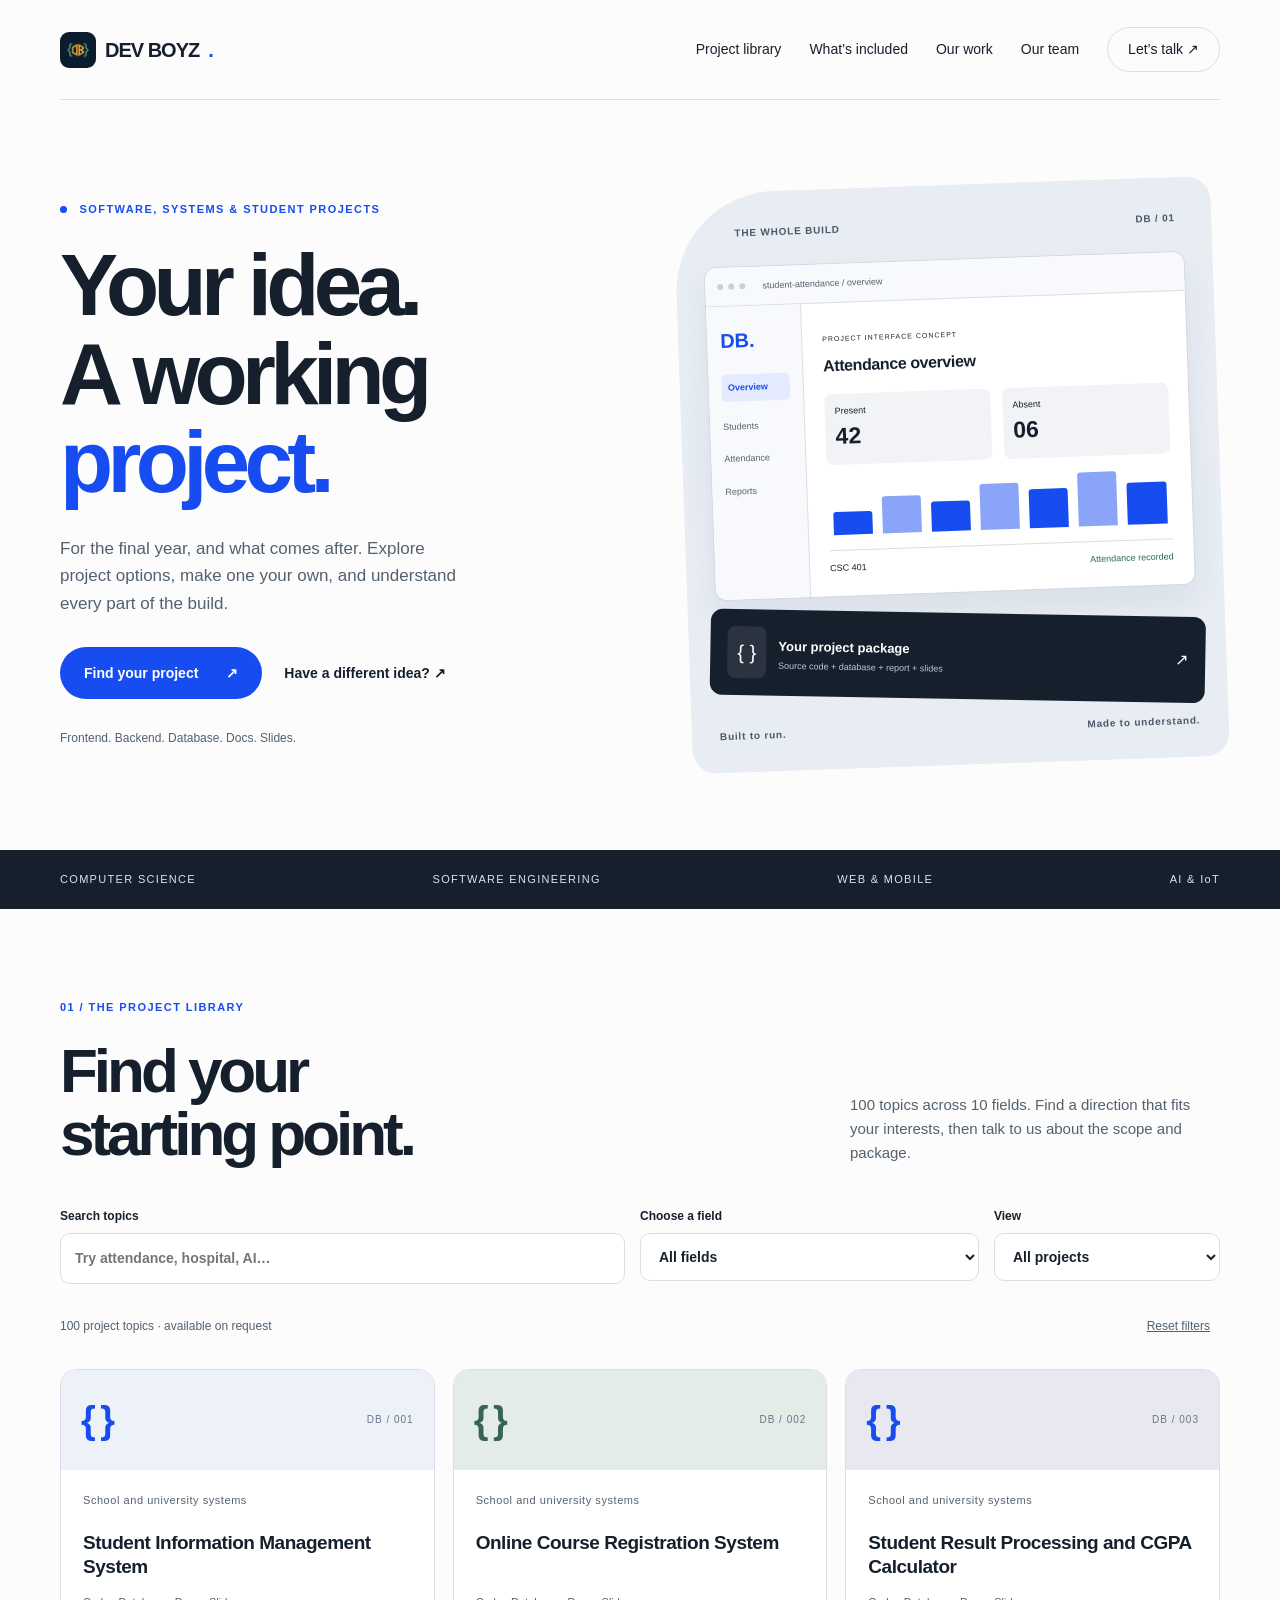
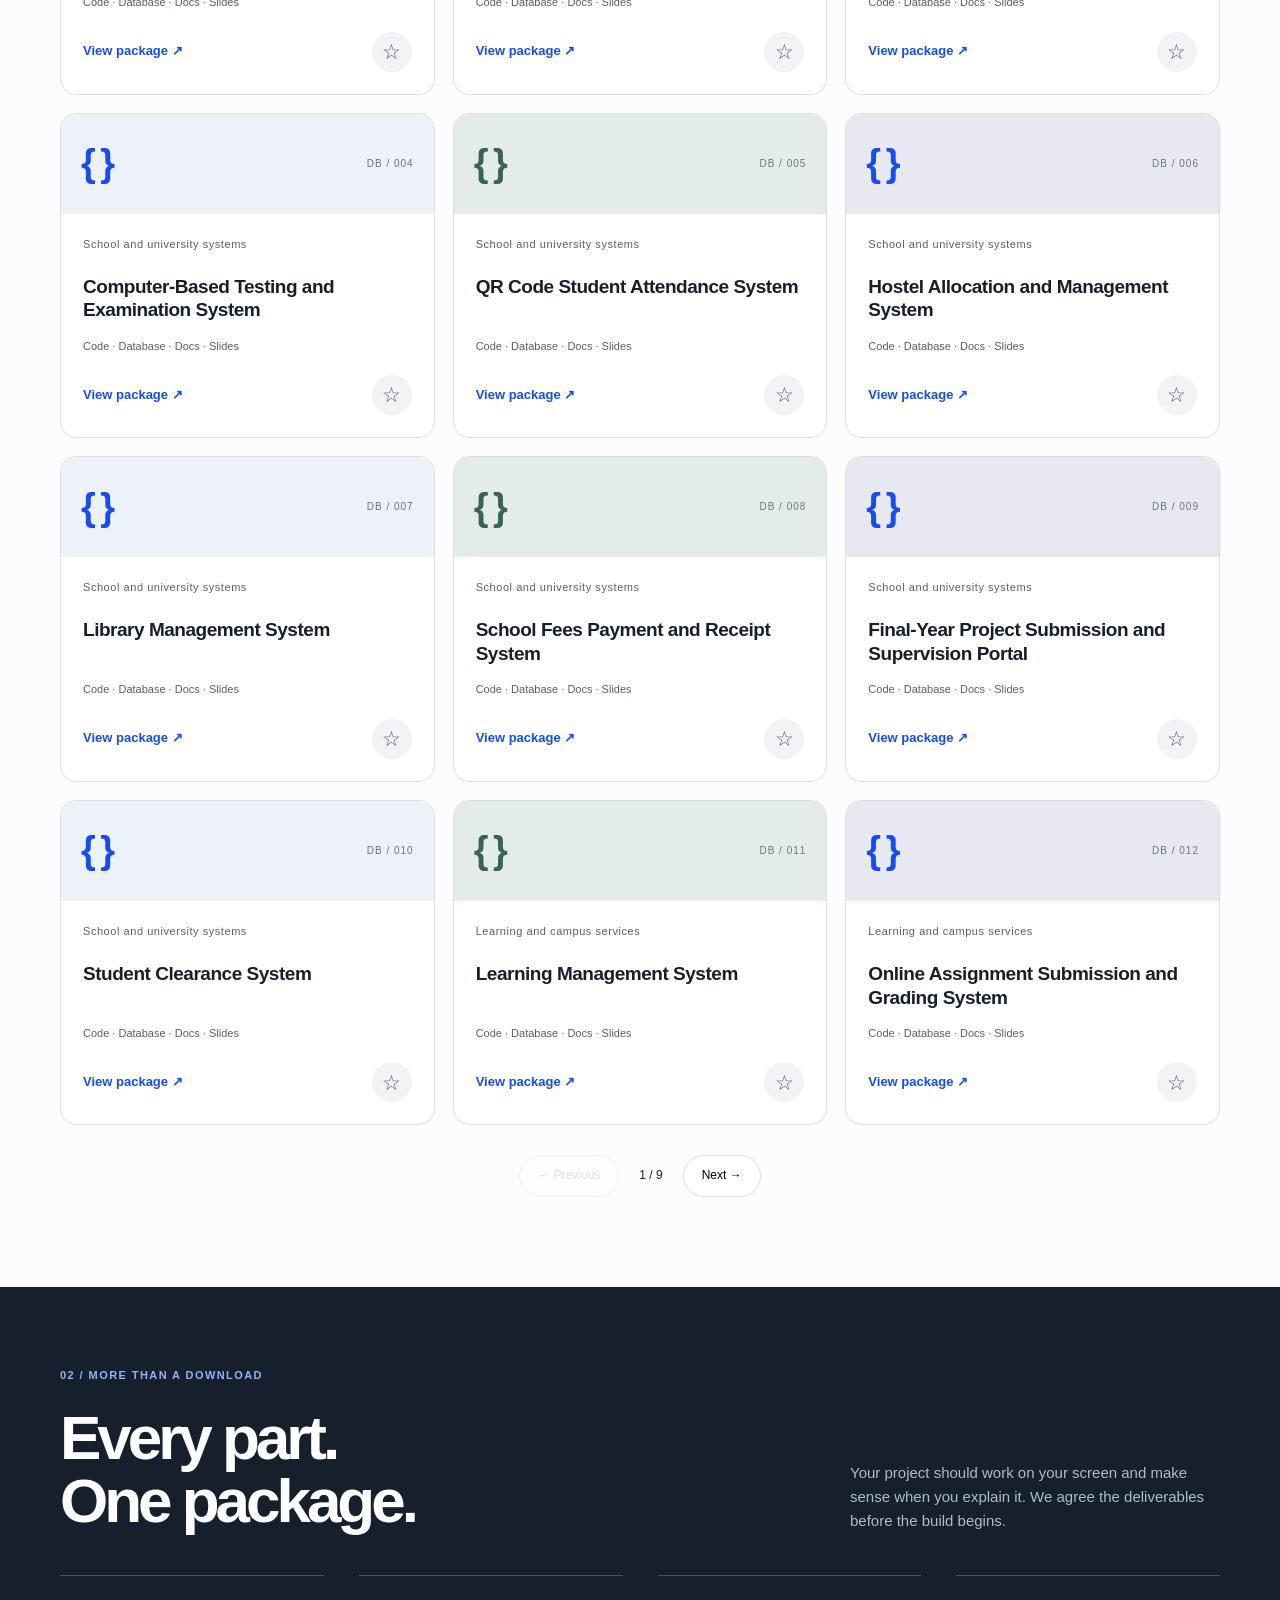
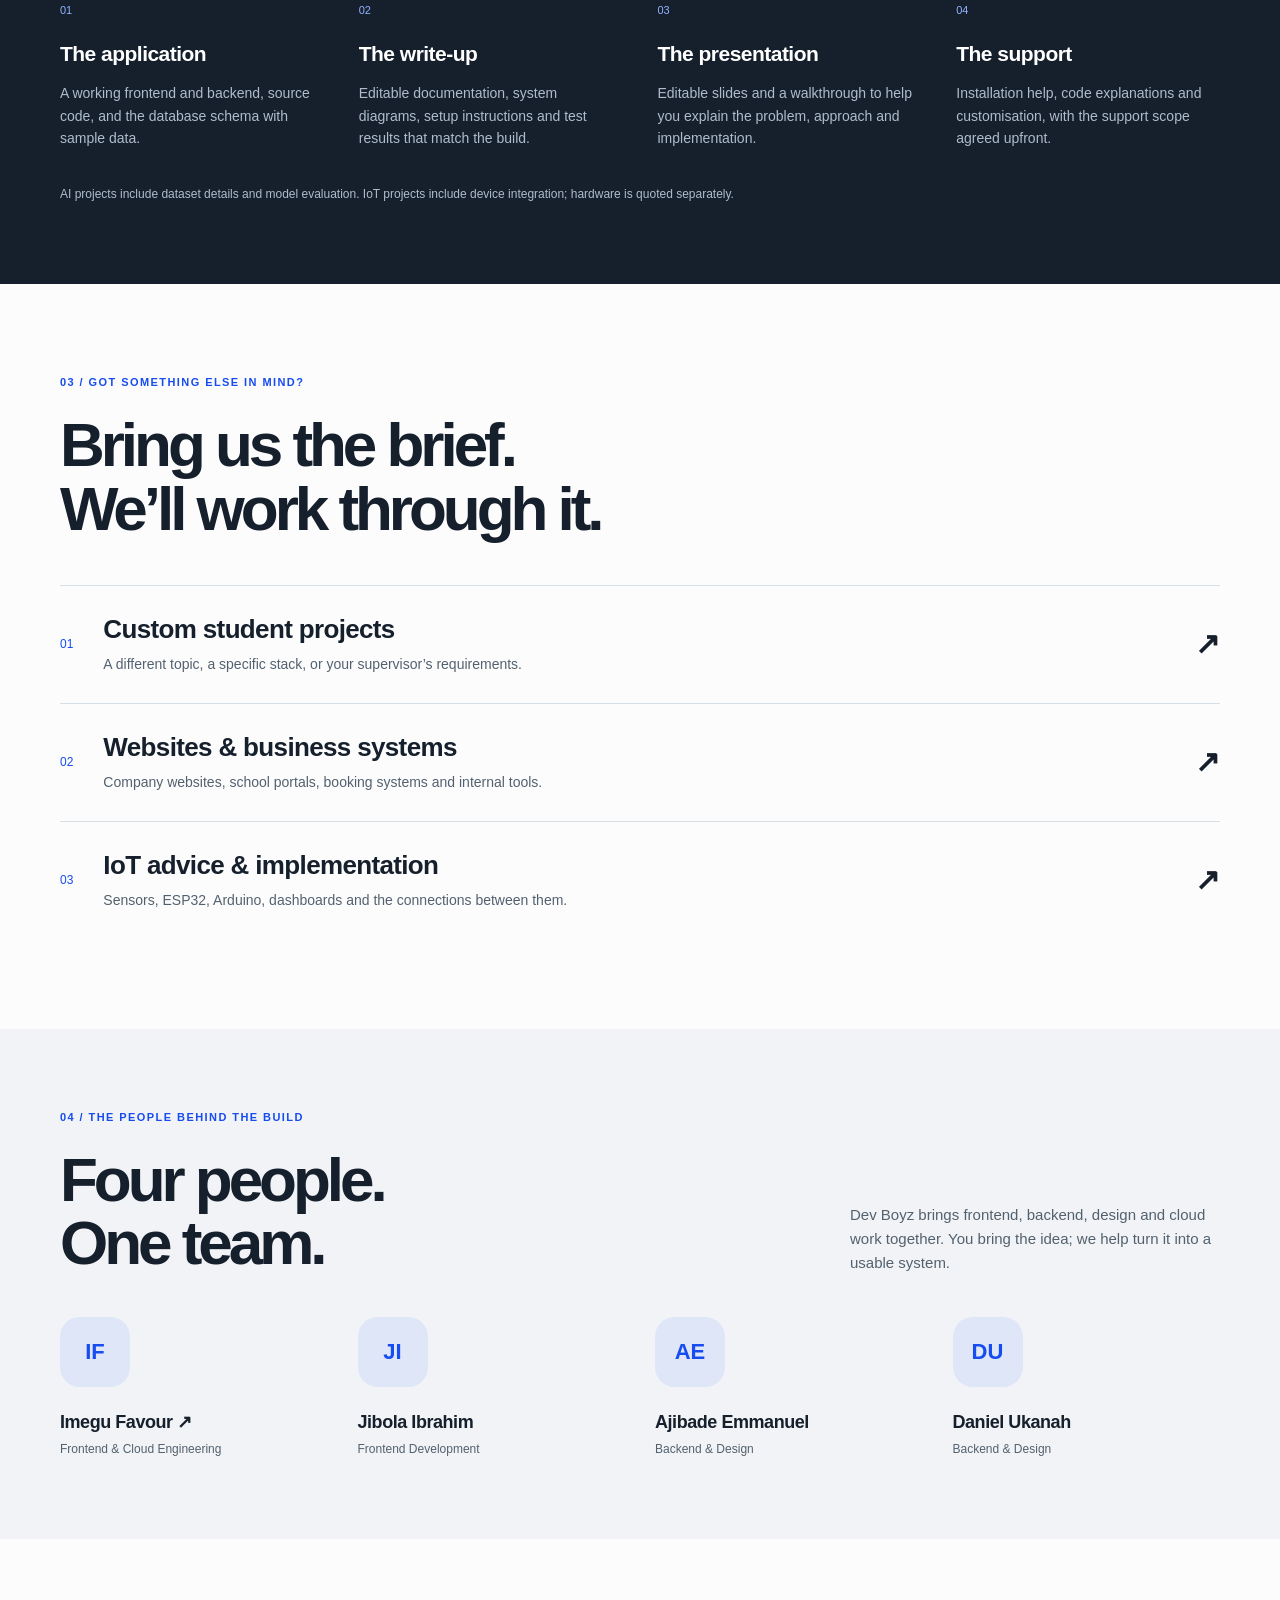
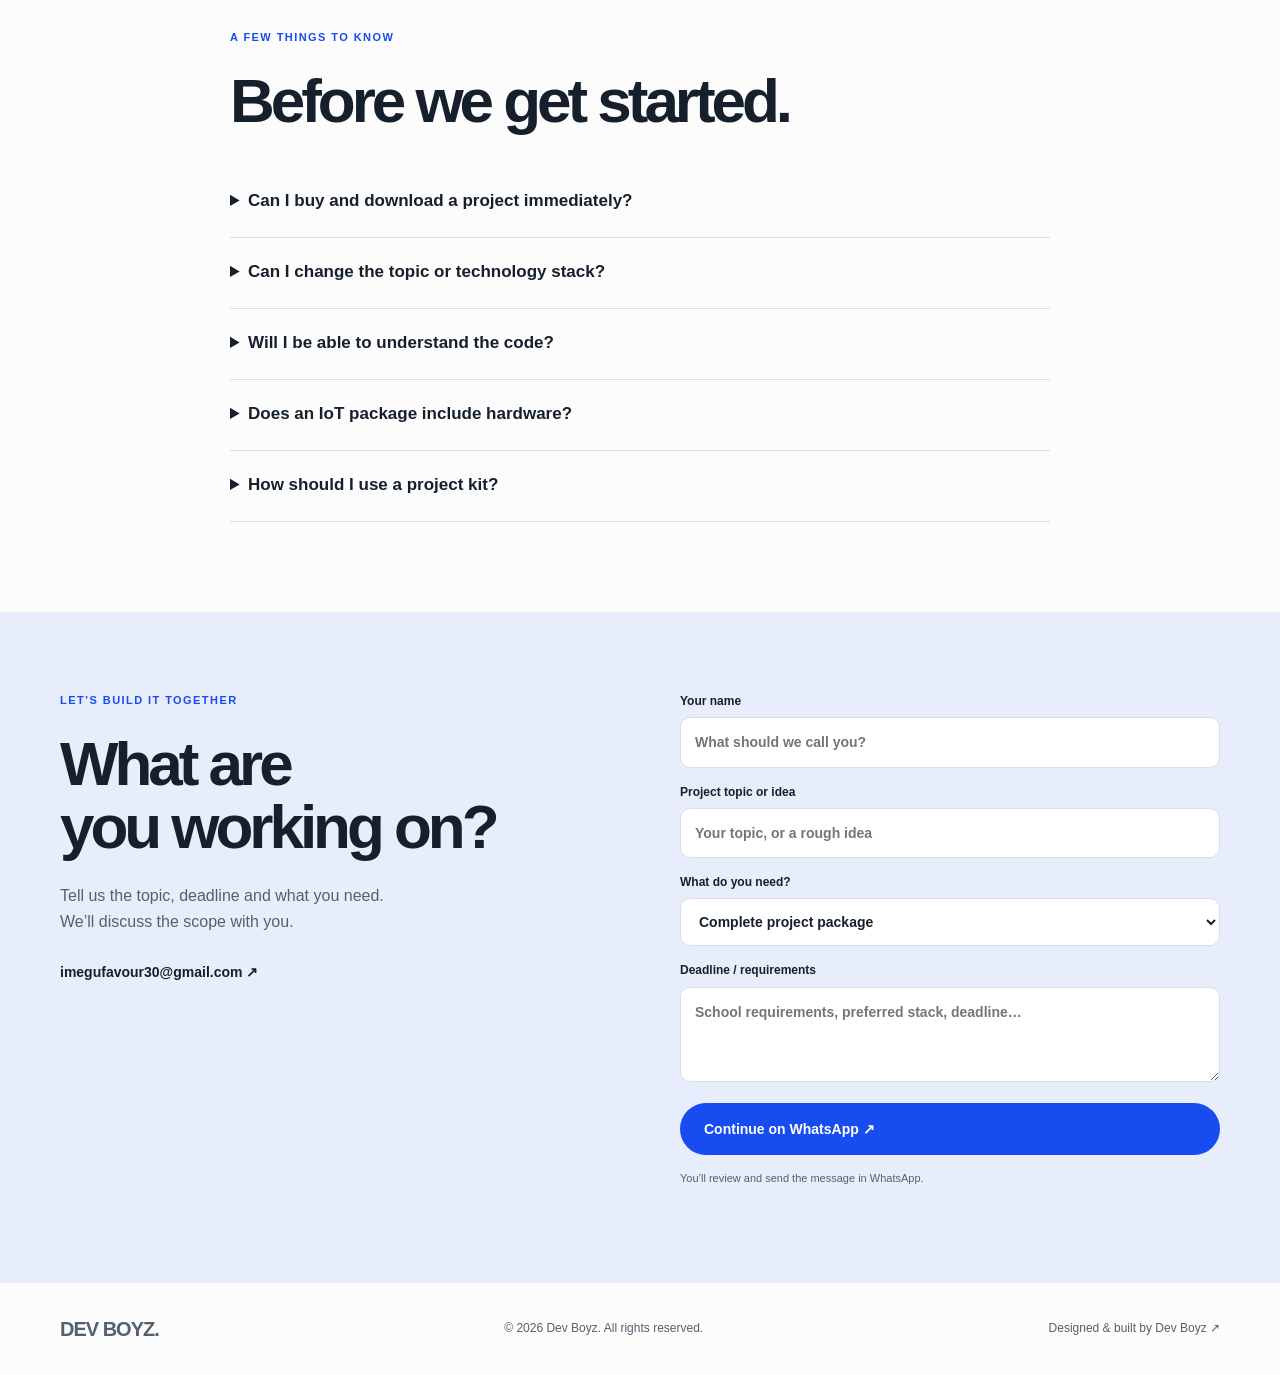
==== projects.html @ 923e5225 "Add Dev Boyz company homepage, portfolio links and responsive layouts" ====
<!doctype html><html lang="en"><head><meta charset="utf-8"><meta name="viewport" content="width=device-width,initial-scale=1"><meta name="theme-color" content="#164cf0"><meta name="description" content="Explore final-year Computer Science and Software Engineering project options with Dev Boyz. Frontend, backend, database, documentation, slides and IoT guidance."><title>Project Library — Dev Boyz</title><link rel="icon" href="logo.png"><link rel="stylesheet" href="style.css"></head><body>
<a class="skip" href="#main">Skip to content</a>
<header class="wrap"><nav aria-label="Main navigation"><a class="brand" href="index.html"><img src="logo.png" alt="" width="36" height="36">DEV BOYZ<span class="brand-dot">.</span></a><button class="menu-toggle" aria-expanded="false" aria-controls="navlinks">Menu <span>＋</span></button><div id="navlinks"><a href="#catalogue">Project library</a><a href="#included">What’s included</a><a href="index.html#work">Our work</a><a href="index.html#studio">Our team</a><a class="nav-contact" href="#contact">Let’s talk ↗</a></div></nav></header>
<main id="main"><section class="hero wrap" id="home"><div class="hero-copy"><p class="eyebrow"><span class="live-dot"></span> SOFTWARE, SYSTEMS & STUDENT PROJECTS</p><h1>Your idea.<br>A working <span>project.</span></h1><p class="intro">For the final year, and what comes after. Explore project options, make one your own, and understand every part of the build.</p><div class="actions"><a class="button primary" href="#catalogue">Find your project <span>↗</span></a><a class="text-link" href="#contact">Have a different idea? ↗</a></div><p class="hero-note">Frontend. Backend. Database. Docs. Slides.</p></div><div class="project-stage" aria-label="Illustration of the components in a project package"><div class="stage-top"><span>THE WHOLE BUILD</span><span>DB / 01</span></div><div class="preview-window"><div class="window-head"><i></i><i></i><i></i><span>student-attendance / overview</span></div><div class="dashboard"><aside><span class="mini-brand">DB.</span><b>Overview</b><span>Students</span><span>Attendance</span><span>Reports</span></aside><div class="dash-main"><small>PROJECT INTERFACE CONCEPT</small><h3>Attendance overview</h3><div class="metrics"><div><small>Present</small><b>42</b></div><div><small>Absent</small><b>06</b></div></div><div class="chart" aria-hidden="true"><i style="--h:40%"></i><i style="--h:64%"></i><i style="--h:52%"></i><i style="--h:80%"></i><i style="--h:68%"></i><i style="--h:94%"></i><i style="--h:72%"></i></div><div class="fake-row">CSC 401 <span>Attendance recorded</span></div></div></div></div><div class="file-card"><span class="file-icon">{ }</span><div><b>Your project package</b><small>Source code + database + report + slides</small></div><span>↗</span></div><div class="stage-footer"><span>Built to run.</span><span>Made to understand.</span></div></div></section>
<div class="scope-strip"><div class="wrap"><span>COMPUTER SCIENCE</span><span>SOFTWARE ENGINEERING</span><span>WEB & MOBILE</span><span>AI & IoT</span></div></div>
<section id="catalogue" class="section wrap"><div class="section-heading"><div><p class="eyebrow">01 / THE PROJECT LIBRARY</p><h2>Find your<br>starting point.</h2></div><p>100 topics across 10 fields. Find a direction that fits your interests, then talk to us about the scope and package.</p></div><div class="catalogue-tools"><label class="search-label"><span>Search topics</span><input id="search" type="search" placeholder="Try attendance, hospital, AI…" autocomplete="off"></label><label><span>Choose a field</span><select id="category"><option value="">All fields</option></select></label><label><span>View</span><select id="view"><option value="all">All projects</option><option value="saved">My shortlist</option></select></label></div><div class="catalogue-meta"><p id="result-count" role="status">Loading project topics…</p><button id="clear" class="subtle">Reset filters</button></div><div id="project-grid" class="project-grid" aria-busy="true"><div class="skeleton"></div><div class="skeleton"></div><div class="skeleton"></div></div><div id="pagination" class="pagination"></div><noscript><p>Enable JavaScript to browse the full catalogue, or <a href="https://wa.me/2347062723107">ask us for the topic list on WhatsApp</a>.</p></noscript></section>
<section class="package-section" id="included"><div class="wrap"><div class="section-heading"><div><p class="eyebrow">02 / MORE THAN A DOWNLOAD</p><h2>Every part.<br>One package.</h2></div><p>Your project should work on your screen and make sense when you explain it. We agree the deliverables before the build begins.</p></div><div class="deliverables"><article><span>01</span><h3>The application</h3><p>A working frontend and backend, source code, and the database schema with sample data.</p></article><article><span>02</span><h3>The write-up</h3><p>Editable documentation, system diagrams, setup instructions and test results that match the build.</p></article><article><span>03</span><h3>The presentation</h3><p>Editable slides and a walkthrough to help you explain the problem, approach and implementation.</p></article><article><span>04</span><h3>The support</h3><p>Installation help, code explanations and customisation, with the support scope agreed upfront.</p></article></div><p class="package-note">AI projects include dataset details and model evaluation. IoT projects include device integration; hardware is quoted separately.</p></div></section>
<section class="section wrap"><div class="services-intro"><p class="eyebrow">03 / GOT SOMETHING ELSE IN MIND?</p><h2>Bring us the brief.<br>We’ll work through it.</h2></div><div class="service-rows"><a href="#contact"><span>01</span><div><h3>Custom student projects</h3><p>A different topic, a specific stack, or your supervisor’s requirements.</p></div><b>↗</b></a><a href="#contact"><span>02</span><div><h3>Websites & business systems</h3><p>Company websites, school portals, booking systems and internal tools.</p></div><b>↗</b></a><a href="#contact"><span>03</span><div><h3>IoT advice & implementation</h3><p>Sensors, ESP32, Arduino, dashboards and the connections between them.</p></div><b>↗</b></a></div></section>
<section class="studio-section" id="studio"><div class="wrap"><div class="section-heading"><div><p class="eyebrow">04 / THE PEOPLE BEHIND THE BUILD</p><h2>Four people.<br>One team.</h2></div><p>Dev Boyz brings frontend, backend, design and cloud work together. You bring the idea; we help turn it into a usable system.</p></div><div class="team-grid"><article><span>IF</span><h3><a href="https://portfolio-favour12.vercel.app/" target="_blank" rel="noopener">Imegu Favour ↗</a></h3><p>Frontend & Cloud Engineering</p></article><article><span>JI</span><h3>Jibola Ibrahim</h3><p>Frontend Development</p></article><article><span>AE</span><h3>Ajibade Emmanuel</h3><p>Backend & Design</p></article><article><span>DU</span><h3>Daniel Ukanah</h3><p>Backend & Design</p></article></div></div></section>
<section class="section wrap faq"><p class="eyebrow">A FEW THINGS TO KNOW</p><h2>Before we get started.</h2><details><summary>Can I buy and download a project immediately?</summary><p>The catalogue currently shows topics available on request. Contact us to confirm a working demo, deliverables, price and timeline before paying. Instant checkout and downloads will come when completed packages are ready.</p></details><details><summary>Can I change the topic or technology stack?</summary><p>Yes. Send the brief and school requirements so we can agree what needs to change and provide a quote.</p></details><details><summary>Will I be able to understand the code?</summary><p>Code explanations and a project walkthrough can be included in your agreed support package. The aim is to help you adapt the project and explain how it works.</p></details><details><summary>Does an IoT package include hardware?</summary><p>Hardware requirements and costs are confirmed separately. Tell us what components you already have.</p></details><details><summary>How should I use a project kit?</summary><p>Use it as a learning foundation, adapt it to your own work, acknowledge reused materials and follow your school’s project rules.</p></details></section>
<section id="contact" class="contact-section"><div class="wrap contact-layout"><div><p class="eyebrow">LET’S BUILD IT TOGETHER</p><h2>What are<br>you working on?</h2><p>Tell us the topic, deadline and what you need. We’ll discuss the scope with you.</p><a class="text-link" href="mailto:imegufavour30@gmail.com">imegufavour30@gmail.com ↗</a></div><form id="enquiry"><label>Your name<input name="name" autocomplete="name" required maxlength="100" placeholder="What should we call you?"></label><label>Project topic or idea<input name="topic" required maxlength="180" placeholder="Your topic, or a rough idea"></label><label>What do you need?<select name="service"><option>Complete project package</option><option>Custom project development</option><option>IoT consultation</option><option>Website or business system</option></select></label><label>Deadline / requirements<textarea name="requirements" rows="3" maxlength="1500" placeholder="School requirements, preferred stack, deadline…"></textarea></label><button class="button primary" type="submit">Continue on WhatsApp ↗</button><small>You’ll review and send the message in WhatsApp.</small><p id="form-status" role="status"></p></form></div></section></main>
<footer class="wrap"><a class="brand" href="index.html">DEV BOYZ.</a><span>© 2026 Dev Boyz. All rights reserved.</span><span>Designed &amp; built by <a href="https://portfolio-favour12.vercel.app/" target="_blank" rel="noopener">Dev Boyz ↗</a></span></footer>
<dialog id="project-dialog" aria-labelledby="dialog-title"><div class="dialog-inner"><button class="dialog-close" aria-label="Close project details">×</button><p id="dialog-category" class="eyebrow"></p><h2 id="dialog-title"></h2><p class="availability">Available on request</p><p>Tell us your school requirements and preferred technology stack. We’ll confirm the features, demo, timeline and price before you commit.</p><h3>Package scope</h3><ul><li>Frontend, backend and database</li><li>Source code and setup guide</li><li>Editable documentation and system diagrams</li><li>Presentation slides and project walkthrough</li></ul><p id="special-note"></p><a id="project-enquiry" class="button primary" href="#contact">Discuss this project ↗</a></div></dialog><script src="app.js" defer></script></body></html>
---- style.css ----
:root{--blue:#164cf0;--ink:#16202d;--muted:#53616f;--silver:#f1f3f6;--line:#d9dfe6;--radius:20px}*{box-sizing:border-box}html{scroll-behavior:smooth;scroll-padding-top:24px}body{margin:0;background:#fcfcfd;color:var(--ink);font-family:Arial,Helvetica,sans-serif;line-height:1.6}a{color:inherit;text-decoration:none}button,input,select,textarea{font:inherit}button,a,input,select,textarea{-webkit-tap-highlight-color:transparent}button{cursor:pointer}button:disabled{cursor:default}a:focus-visible,button:focus-visible,summary:focus-visible{outline:3px solid var(--blue);outline-offset:5px}input:focus,select:focus,textarea:focus{outline:2px solid var(--blue);outline-offset:2px}.wrap{max-width:1240px;margin:auto;padding:0 40px}h1,h2,h3,p{margin:0}h1,h2{letter-spacing:-.065em;line-height:1.02}h2{font-size:clamp(36px,5vw,62px)}h3{letter-spacing:-.025em;line-height:1.25}p{color:var(--muted)}.skip{position:fixed;top:-100px;left:20px;z-index:20;background:white;padding:12px}.skip:focus{top:10px}nav{min-height:100px;display:flex;align-items:center;justify-content:space-between;border-bottom:1px solid var(--line)}.brand{display:flex;align-items:center;gap:9px;font-size:20px;letter-spacing:-1px;font-weight:900}.brand img{border-radius:9px}.brand-dot{color:var(--blue)}#navlinks{display:flex;align-items:center;gap:28px;font-size:14px}#navlinks a:hover,.text-link:hover{color:var(--blue)}.nav-contact{border:1px solid var(--line);border-radius:50px;padding:10px 20px}.menu-toggle{display:none}.hero{display:grid;grid-template-columns:1.05fr 1fr;gap:60px;align-items:center;padding-top:85px;padding-bottom:85px}.eyebrow{font-size:11px;letter-spacing:.13em;font-weight:700;margin-bottom:22px;color:var(--blue)}.live-dot{display:inline-block;width:7px;height:7px;background:var(--blue);border-radius:50%;margin-right:8px}h1{font-size:clamp(52px,6.8vw,88px)}h1 span{color:var(--blue)}.intro{font-size:17px;max-width:420px;margin-top:28px}.actions{display:flex;flex-wrap:wrap;gap:22px;align-items:center;margin:30px 0}.button{display:inline-flex;align-items:center;justify-content:space-between;gap:28px;padding:15px 24px;border-radius:50px;font-size:14px;font-weight:700;border:0;min-height:50px}.primary{background:var(--blue);color:white}.primary:hover{background:#123ac4}.text-link{font-size:14px;font-weight:600}.hero-note{font-size:12px}.project-stage{background:#e8edf4;padding:28px;border-radius:100px 24px 24px 24px;position:relative;transform:rotate(-2deg);animation:enter .6s ease-out}.stage-top,.stage-footer{display:flex;justify-content:space-between;font-size:10px;letter-spacing:.08em;font-weight:700;color:#4c596a}.stage-top{padding:5px 8px 25px 32px}.preview-window{background:white;border:1px solid #d2d8e1;border-radius:12px;overflow:hidden;box-shadow:0 18px 30px #263a5212}.window-head{background:#f8f9fc;display:flex;align-items:center;gap:5px;padding:12px;border-bottom:1px solid var(--line);font-size:9px;color:var(--muted)}.window-head i{width:6px;height:6px;background:#c7cfda;border-radius:50%}.window-head span{margin-left:12px}.dashboard{display:grid;grid-template-columns:95px 1fr;min-height:260px}.dashboard aside{background:#f8f9fc;border-right:1px solid var(--line);display:flex;flex-direction:column;gap:18px;padding:18px 13px;font-size:9px;color:var(--muted)}.dashboard aside b{background:#e4eaff;color:var(--blue);padding:6px;border-radius:4px}.mini-brand{font-size:20px;font-weight:900;color:var(--blue)}.dash-main{padding:20px;min-width:0}.dash-main>small{font-size:7px;letter-spacing:1px}.dash-main h3{font-size:16px;margin:7px 0 18px}.metrics{display:flex;gap:12px}.metrics div{width:50%;background:var(--silver);padding:10px;border-radius:7px}.metrics small{font-size:9px;display:block}.metrics b{font-size:23px}.chart{display:flex;align-items:flex-end;gap:10px;height:70px;padding:12px 5px 0}.chart i{height:var(--h);background:var(--blue);width:100%;border-radius:3px 3px 0 0}.chart i:nth-child(even){opacity:.5}.fake-row{font-size:9px;display:flex;justify-content:space-between;margin-top:15px;padding-top:10px;border-top:1px solid var(--line)}.fake-row span{color:#256c4c}.file-card{display:flex;align-items:center;gap:12px;background:#16202d;color:white;padding:17px;border-radius:12px;margin:20px -7px 22px;transform:rotate(3deg)}.file-icon{background:#ffffff16;border-radius:8px;padding:10px;font-size:20px}.file-card b{font-size:13px}.file-card small{display:block;font-size:9px;color:#bcc8d6}.file-card>span:last-child{margin-left:auto}.scope-strip{background:var(--ink);color:#dbe2ec}.scope-strip .wrap{display:flex;justify-content:space-between;padding-top:21px;padding-bottom:21px;gap:20px;font-size:11px;letter-spacing:.12em}.section{padding-top:90px;padding-bottom:90px}.section-heading{display:flex;align-items:flex-end;justify-content:space-between;gap:40px;margin-bottom:42px}.section-heading>p{max-width:370px;font-size:15px}.catalogue-tools{display:grid;grid-template-columns:2fr 1.2fr .8fr;gap:15px}label{display:block;font-size:12px;font-weight:600}label>span{display:block;margin-bottom:7px}input,select,textarea{width:100%;background:white;border:1px solid var(--line);border-radius:10px;padding:13px 14px;color:var(--ink);font-size:14px;min-height:48px}textarea{resize:vertical}.catalogue-meta{display:flex;justify-content:space-between;align-items:center;margin:23px 0;font-size:12px}.subtle{background:none;border:0;color:var(--muted);text-decoration:underline;padding:10px}.project-grid{display:grid;grid-template-columns:repeat(3,1fr);gap:18px}.project-card{border:1px solid var(--line);border-radius:16px;overflow:hidden;background:white;transition:transform .2s,border-color .2s}.project-card:hover{transform:translateY(-4px);border-color:#8eabff}.card-art{height:100px;background:#edf1f8;padding:20px;display:flex;align-items:center;justify-content:space-between}.card-art .symbol{font-size:38px;font-weight:700;letter-spacing:-3px;color:var(--blue)}.card-art>span:last-child{font-size:10px;letter-spacing:1px;color:#677589}.project-card:nth-child(3n+2) .card-art{background:#e4ece8}.project-card:nth-child(3n+2) .symbol{color:#386456}.project-card:nth-child(3n+3) .card-art{background:#e8e9f0}.card-content{padding:22px}.card-category{font-size:10px;letter-spacing:.05em;min-height:32px}.card-content h3{font-size:19px;margin:7px 0 15px;min-height:48px}.card-content>p{font-size:11px}.card-bottom{display:flex;justify-content:space-between;align-items:center;margin-top:20px}.details-button{border:0;background:none;padding:8px 0;font-weight:700;color:var(--blue);font-size:13px}.save-button{background:var(--silver);border:0;border-radius:50%;width:40px;height:40px;color:var(--muted);font-size:21px}.save-button[aria-pressed=true]{background:#e5ecff;color:var(--blue)}.pagination{display:flex;align-items:center;justify-content:center;gap:20px;margin-top:30px;font-size:12px}.pagination button{border:1px solid var(--line);background:white;border-radius:30px;padding:10px 18px}.pagination button:disabled{opacity:.4}.empty{padding:35px;background:var(--silver);border-radius:15px;grid-column:1/-1}.package-section{background:var(--ink);color:white;padding:80px 0}.package-section .eyebrow{color:#91b1ff}.package-section p{color:#aebccc}.deliverables{display:grid;grid-template-columns:repeat(4,1fr);gap:35px}.deliverables article{border-top:1px solid #46505c;padding-top:20px}.deliverables span{font-size:11px;color:#91b1ff}.deliverables h3{font-size:21px;margin:20px 0 15px}.deliverables p{font-size:14px}.package-note{font-size:12px;margin-top:35px}.services-intro{margin-bottom:45px}.service-rows>a{display:flex;gap:30px;align-items:center;padding:27px 0;border-top:1px solid var(--line)}.service-rows>a>span{color:var(--blue);font-size:12px}.service-rows h3{font-size:26px;margin-bottom:8px}.service-rows p{font-size:14px}.service-rows b{margin-left:auto;font-size:30px}.service-rows>a:hover h3{color:var(--blue)}.studio-section{background:var(--silver);padding:80px 0}.team-grid{display:grid;grid-template-columns:repeat(4,1fr);gap:30px}.team-grid article>span{display:flex;align-items:center;justify-content:center;width:70px;height:70px;border-radius:20px;background:#dee6f7;color:var(--blue);font-weight:700;font-size:22px;margin-bottom:24px}.team-grid h3{font-size:18px;margin-bottom:7px}.team-grid p{font-size:12px}.faq{max-width:900px}.faq h2{margin-bottom:35px}.faq details{border-bottom:1px solid var(--line);padding:20px 0}.faq summary{cursor:pointer;font-size:17px;font-weight:600;min-height:30px}.faq details p{font-size:14px;margin:18px 0 8px}.contact-section{background:#e8edfb;padding:80px 0}.contact-layout{display:grid;grid-template-columns:1fr 1fr;gap:80px}.contact-layout>div>p:not(.eyebrow){max-width:330px;margin:25px 0}.contact-layout form{display:flex;flex-direction:column;gap:15px}.contact-layout label input,.contact-layout label select,.contact-layout label textarea{margin-top:6px}.contact-layout form small{font-size:11px;color:var(--muted)}footer{display:flex;justify-content:space-between;align-items:center;padding-top:30px!important;padding-bottom:30px!important;font-size:12px;color:var(--muted)}dialog{max-width:580px;width:calc(100% - 30px);border:0;border-radius:24px;color:var(--ink);padding:0;max-height:90dvh}dialog::backdrop{background:#101a2dbb;backdrop-filter:blur(4px)}.dialog-inner{padding:40px}.dialog-close{position:absolute;right:15px;top:10px;border:0;background:var(--silver);width:40px;height:40px;border-radius:50%;font-size:26px}.dialog-inner h2{font-size:35px;padding-right:15px;margin-bottom:20px}.dialog-inner p{font-size:14px;margin-bottom:20px}.dialog-inner .availability{color:#296b46}.dialog-inner h3{font-size:17px}.dialog-inner ul{padding-left:20px;font-size:14px;line-height:2}.skeleton{height:300px;border-radius:16px;background:linear-gradient(100deg,#edf0f5 30%,#fafbfc 50%,#edf0f5 70%);background-size:200% 100%;animation:shimmer 1.5s infinite}@keyframes shimmer{to{background-position:-200% 0}}@keyframes enter{from{opacity:0;translate:0 15px}to{opacity:1;translate:0 0}}@media(max-width:1000px){.hero{gap:30px}.wrap{padding-left:28px;padding-right:28px}.project-stage{padding:22px}.dashboard{grid-template-columns:70px 1fr}.dash-main{padding:12px}.deliverables{gap:20px}.contact-layout{gap:40px}}@media(max-width:760px){.wrap{padding-left:22px;padding-right:22px}nav{min-height:80px;position:relative}.brand{font-size:18px}.menu-toggle{display:flex;gap:15px;align-items:center;border:1px solid var(--line);background:white;border-radius:30px;padding:10px 15px;font-size:13px}#navlinks{display:none;position:absolute;top:79px;left:0;right:0;background:white;border:1px solid var(--line);padding:20px;border-radius:16px;z-index:10;align-items:stretch;gap:8px}#navlinks.open{display:flex;flex-direction:column}#navlinks a{padding:12px}.hero{grid-template-columns:1fr;padding-top:45px;padding-bottom:50px;gap:40px}h1{font-size:clamp(50px,12vw,75px)}.intro{font-size:16px}.project-stage{max-width:500px;width:100%;justify-self:center;transform:rotate(-1deg);padding:25px}.scope-strip .wrap{display:grid;grid-template-columns:1fr 1fr;font-size:9px;gap:14px}.section{padding-top:60px;padding-bottom:60px}.section-heading{display:block;margin-bottom:30px}.section-heading>p{margin-top:25px}.catalogue-tools{grid-template-columns:1fr 1fr}.search-label{grid-column:1/-1}.project-grid{grid-template-columns:repeat(2,1fr);gap:12px}.card-content{padding:16px}.card-content h3{font-size:17px;min-height:65px}.card-category{min-height:45px}.card-art{height:80px;padding:16px}.deliverables,.team-grid{grid-template-columns:1fr 1fr;gap:30px}.package-section,.studio-section,.contact-section{padding:60px 0}.service-rows>a{gap:18px}.service-rows h3{font-size:21px}.service-rows p{font-size:13px}.contact-layout{grid-template-columns:1fr;gap:35px}footer{flex-wrap:wrap;gap:15px}footer .brand{width:100%}.dialog-inner{padding:32px 24px}.dialog-inner h2{font-size:30px}}@media(max-width:430px){.project-grid{grid-template-columns:1fr}.card-category,.card-content h3{min-height:0}.card-content h3{font-size:20px}.card-art{height:95px}.deliverables{grid-template-columns:1fr}.team-grid{gap:25px 12px}.team-grid h3{font-size:16px}.actions{gap:20px}.dashboard{grid-template-columns:75px 1fr}.file-card small{font-size:8px}}@media(prefers-reduced-motion:reduce){html{scroll-behavior:auto}*,*::before,*::after{animation:none!important;transition:none!important}}
/* Company website */
.company-stage{border-radius:70px 22px 22px 22px;background:#e8edf4;padding:30px;transform:rotate(-1deg)}.company-stage .stage-top{padding:10px 0 24px 25px;gap:15px;font-size:9px}.build-panel{background:white;border-radius:16px;overflow:hidden;border:1px solid #d6deea;box-shadow:0 20px 35px #233a5910}.build-header{display:flex;align-items:center;gap:15px;border-bottom:1px solid var(--line);padding:18px;font-size:9px;letter-spacing:.1em}.build-indicator{margin-left:auto;color:var(--muted)}.build-body{padding:32px}.build-body>p{font-size:12px;margin-bottom:12px}.build-body h3{font-size:40px;letter-spacing:-.05em;line-height:1.08}.build-layers{margin-top:28px}.build-layers>div{display:flex;align-items:center;gap:14px;padding:13px 0;border-top:1px solid var(--line);font-size:12px}.build-layers span{color:var(--blue);font-size:10px}.build-layers i{margin-left:auto;font-style:normal}.company-stage .stage-footer{padding-top:25px}.company-services{display:grid;grid-template-columns:repeat(3,1fr);gap:35px}.company-services article{border-top:1px solid var(--line);padding-top:25px;display:flex;flex-direction:column;align-items:flex-start}.service-symbol{height:55px;font-size:32px;font-weight:700;color:var(--blue)}.company-services h3{font-size:25px;margin:20px 0}.company-services p{font-size:14px;margin-bottom:25px}.company-services a{margin-top:auto}.work-section{background:var(--silver);padding:85px 0}.work-grid{display:grid;grid-template-columns:1fr 1fr;gap:30px}.work-art{height:320px;overflow:hidden;border-radius:20px;padding:35px;position:relative;display:flex;flex-direction:column;justify-content:space-between;transition:transform .3s}.work-art>span{font-size:65px;font-weight:900;line-height:1;letter-spacing:-.065em;z-index:1}.work-art small{font-size:8px;letter-spacing:.1em;z-index:1;opacity:.7}.music-art{background:#172b24;color:#daf0a4}.music-bars{position:absolute;bottom:0;right:25px;width:170px;height:160px;display:flex;align-items:flex-end;gap:12px;transform:rotate(-12deg)}.music-bars i{background:#91b25a;width:24px;height:70%;border-radius:15px 15px 0 0;opacity:.5}.music-bars i:nth-child(2){height:90%}.music-bars i:nth-child(3){height:45%}.music-bars i:nth-child(4){height:100%}.music-bars i:nth-child(5){height:60%}.travel-art{background:#dce7ec;color:#284453}.globe-art{width:220px;height:220px;border:1px solid #9eb7c4;border-radius:50%;position:absolute;right:-20px;bottom:-30px;background:repeating-linear-gradient(0deg,transparent 0 29px,#9eb7c4 30px,transparent 31px);transform:rotate(-25deg)}.globe-art::before,.globe-art::after{content:'';position:absolute;inset:0 50px;border:1px solid #9eb7c4;border-radius:50%}.globe-art::after{inset:0 85px}.work-item:hover .work-art{transform:translateY(-5px)}.work-caption{display:flex;justify-content:space-between;align-items:center;padding:22px 0}.work-caption h3{font-size:22px}.work-caption p{font-size:13px;margin-top:6px}.work-caption b{font-size:26px}.portfolio-row{display:flex;align-items:center;justify-content:space-between;gap:30px;margin-top:30px;padding-top:30px;border-top:1px solid var(--line)}.portfolio-row h3{font-size:21px}.portfolio-row p{font-size:13px;margin-top:8px}.portfolio-row .button{flex-shrink:0}.process-grid{list-style:none;margin:0;padding:0;display:grid;grid-template-columns:repeat(4,1fr);gap:30px}.process-grid li{border-top:1px solid var(--line);padding-top:22px}.process-grid span{color:var(--blue);font-size:10px;letter-spacing:.08em}.process-grid h3{font-size:21px;margin:18px 0 14px}.process-grid p{font-size:14px}.student-feature{background:var(--blue);color:white;padding:75px 0}.student-layout{display:grid;grid-template-columns:1fr 1fr;gap:60px;align-items:center}.student-feature .eyebrow{color:#d2dfff}.student-feature p:not(.eyebrow){color:#e1e9ff;max-width:430px;margin:25px 0}.student-feature .button{background:white;color:var(--blue)}.student-covers{display:flex;align-items:center;min-width:0}.student-covers>div{display:flex;flex-direction:column;justify-content:space-between;min-height:225px;padding:20px;background:#f2f4f8;color:var(--ink);width:38%;border-radius:12px;box-shadow:0 10px 25px #05144830;transform:rotate(-9deg);margin-right:-20px}.student-covers>div:nth-child(2){background:#111d31;color:white;transform:translateY(-15px);z-index:1}.student-covers>div:nth-child(3){transform:rotate(9deg);background:#d8e3ff}.student-covers span,.student-covers small{font-size:8px;letter-spacing:.05em}.student-covers b{font-size:30px;letter-spacing:-.05em}.company #navlinks{gap:23px}footer a:hover{color:var(--blue)}@media(max-width:1000px){.company #navlinks{gap:14px;font-size:12px}.student-layout{gap:35px}.company-services{gap:25px}.student-covers>div{padding:15px}.student-covers b{font-size:25px}}@media(max-width:760px){.company-stage{padding:24px;max-width:520px;width:100%;justify-self:center}.build-body{padding:25px}.build-body h3{font-size:36px}.company-services{grid-template-columns:1fr;gap:35px}.company-services article{padding-top:20px}.company-services h3{margin:10px 0 15px}.company-services p{max-width:500px}.work-section{padding:60px 0}.work-grid{gap:20px}.work-art{height:240px;padding:24px}.work-art>span{font-size:47px}.portfolio-row{align-items:flex-start;flex-direction:column;gap:22px}.process-grid{grid-template-columns:1fr 1fr;gap:30px}.student-layout{grid-template-columns:1fr;gap:50px}.student-covers{max-width:450px;margin:0 auto;width:100%;padding:0 10px}.student-covers>div{width:36%;margin-right:-10px;min-height:200px}.student-feature{padding:60px 0}.student-covers b{font-size:28px}.company .hero-note{max-width:340px}.company .intro{max-width:500px}}@media(max-width:430px){.work-grid{grid-template-columns:1fr}.work-art{height:280px}.work-art>span{font-size:62px}.process-grid{grid-template-columns:1fr}.build-header{padding:14px;gap:10px;font-size:8px}.build-indicator{font-size:7px}.company-stage .stage-top{padding-left:15px;font-size:8px}.student-covers>div{padding:12px;min-height:185px}.student-covers span,.student-covers small{font-size:7px}.student-covers b{font-size:25px}footer>span{font-size:11px}}
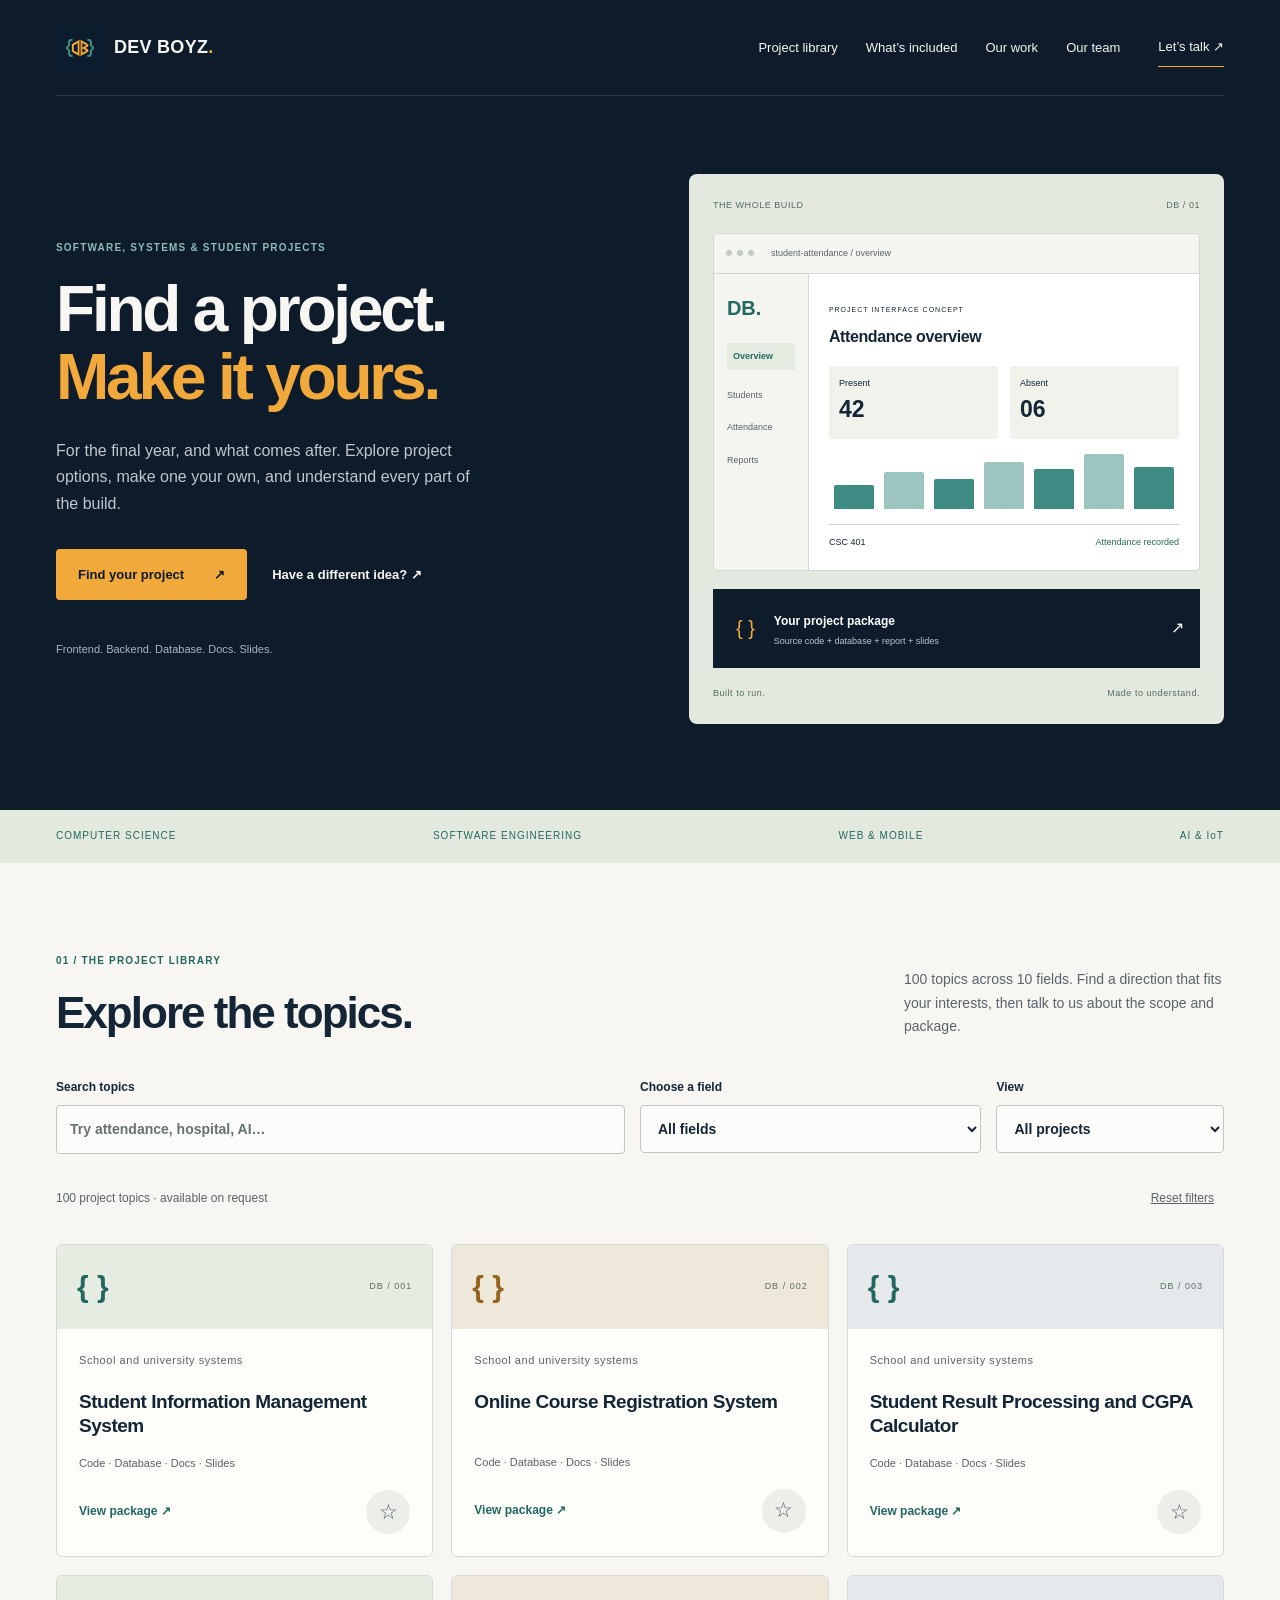
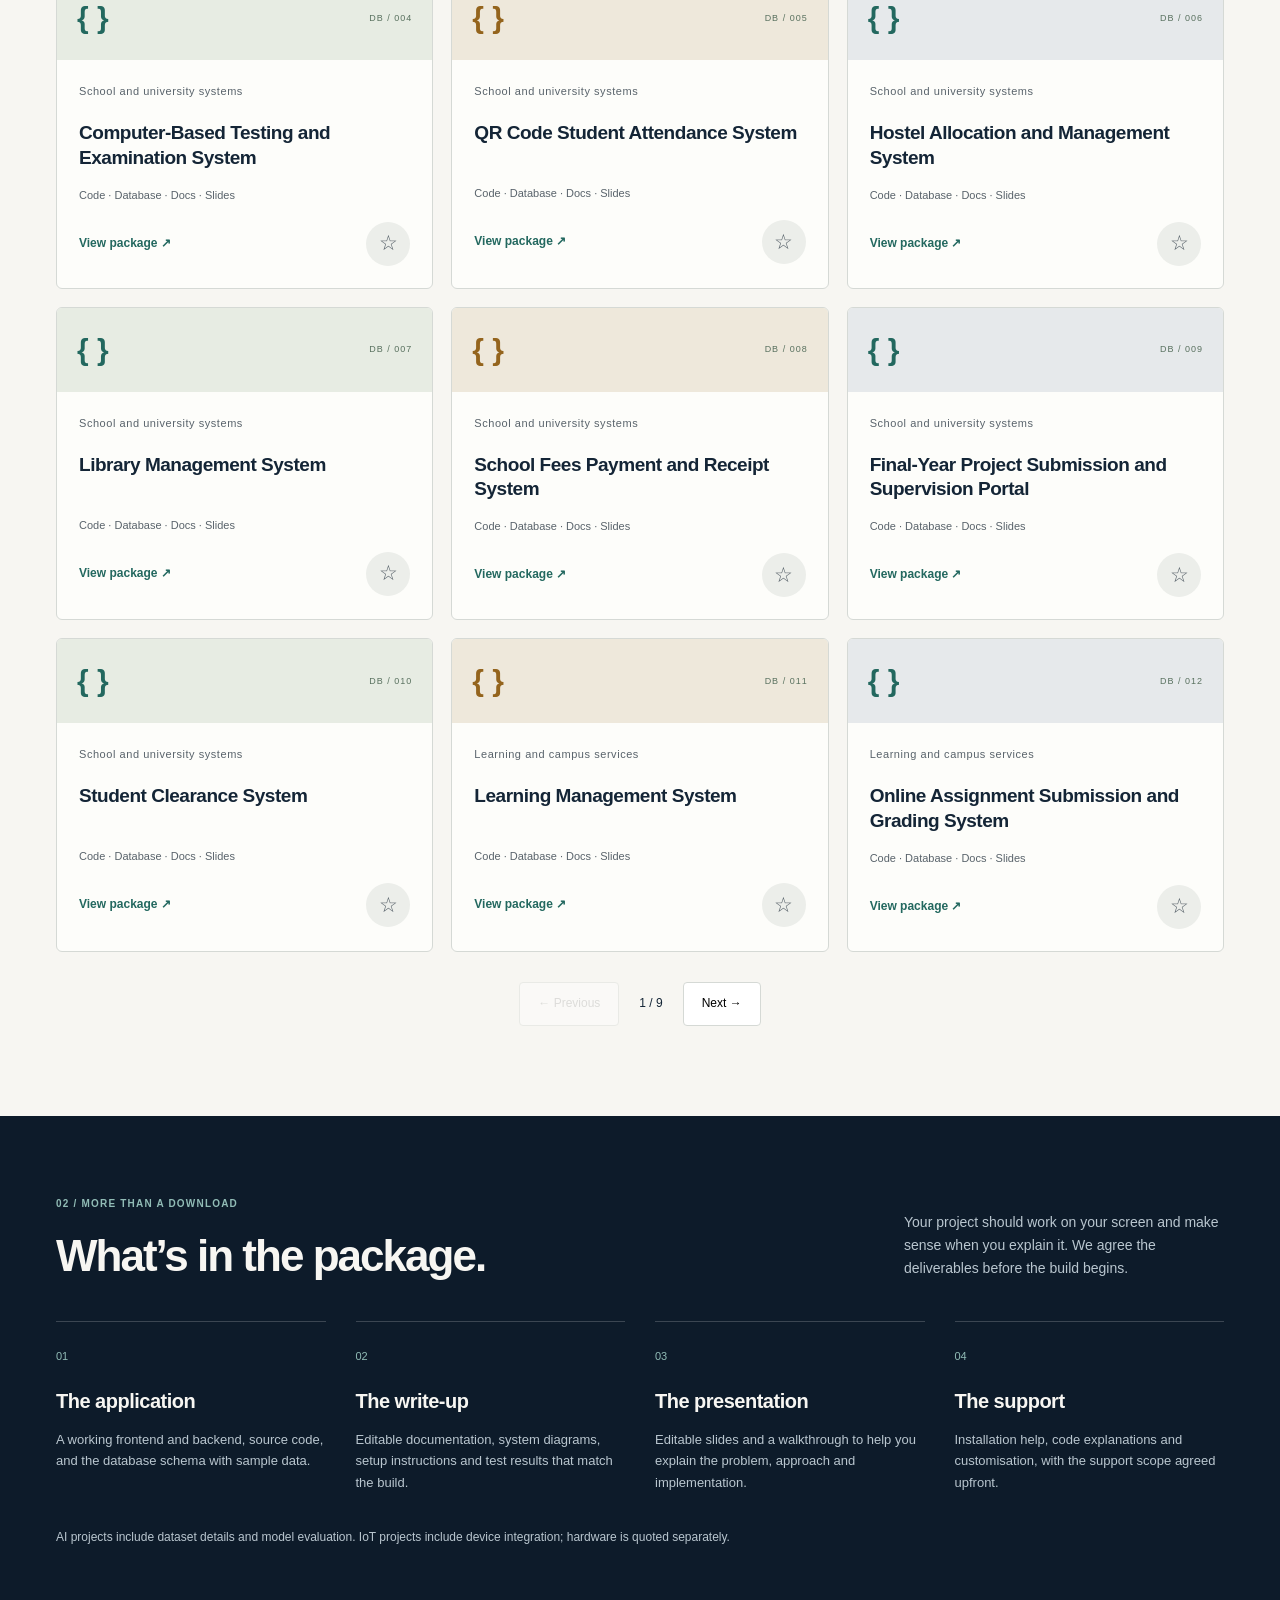
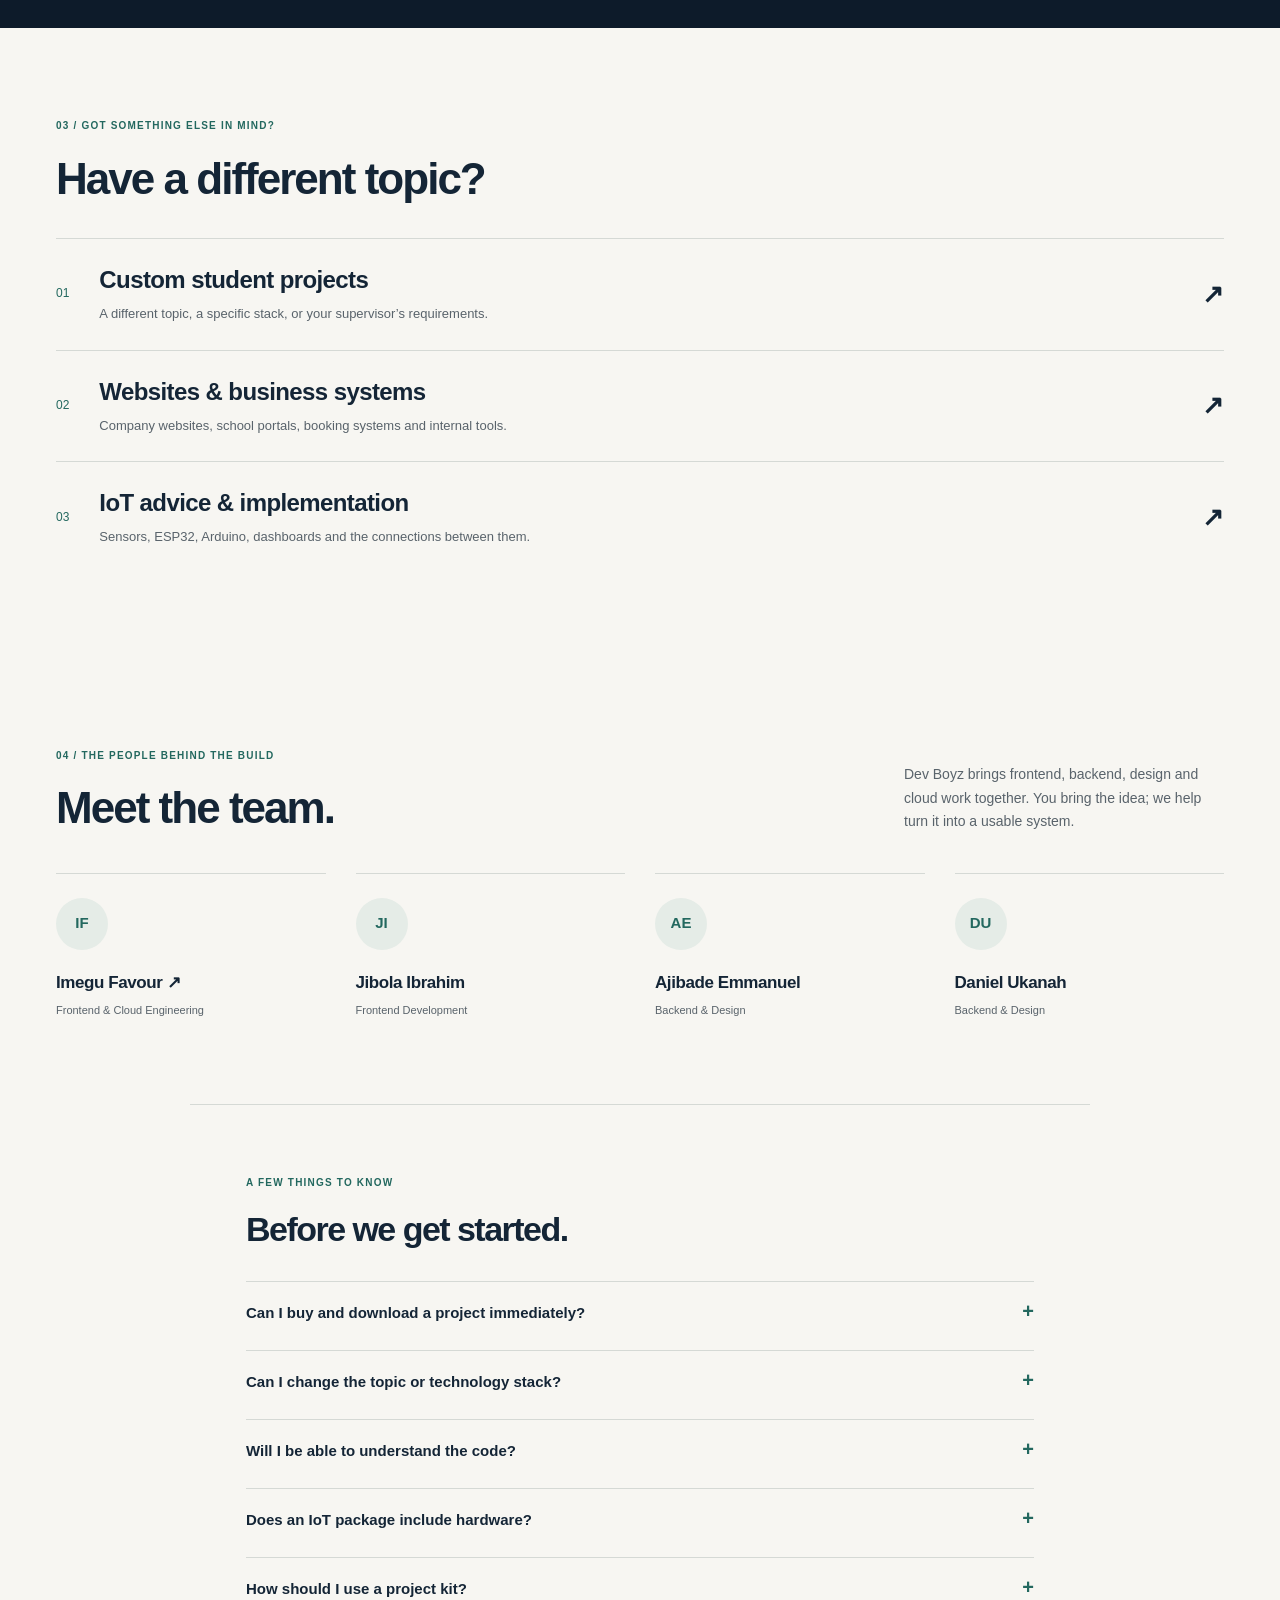
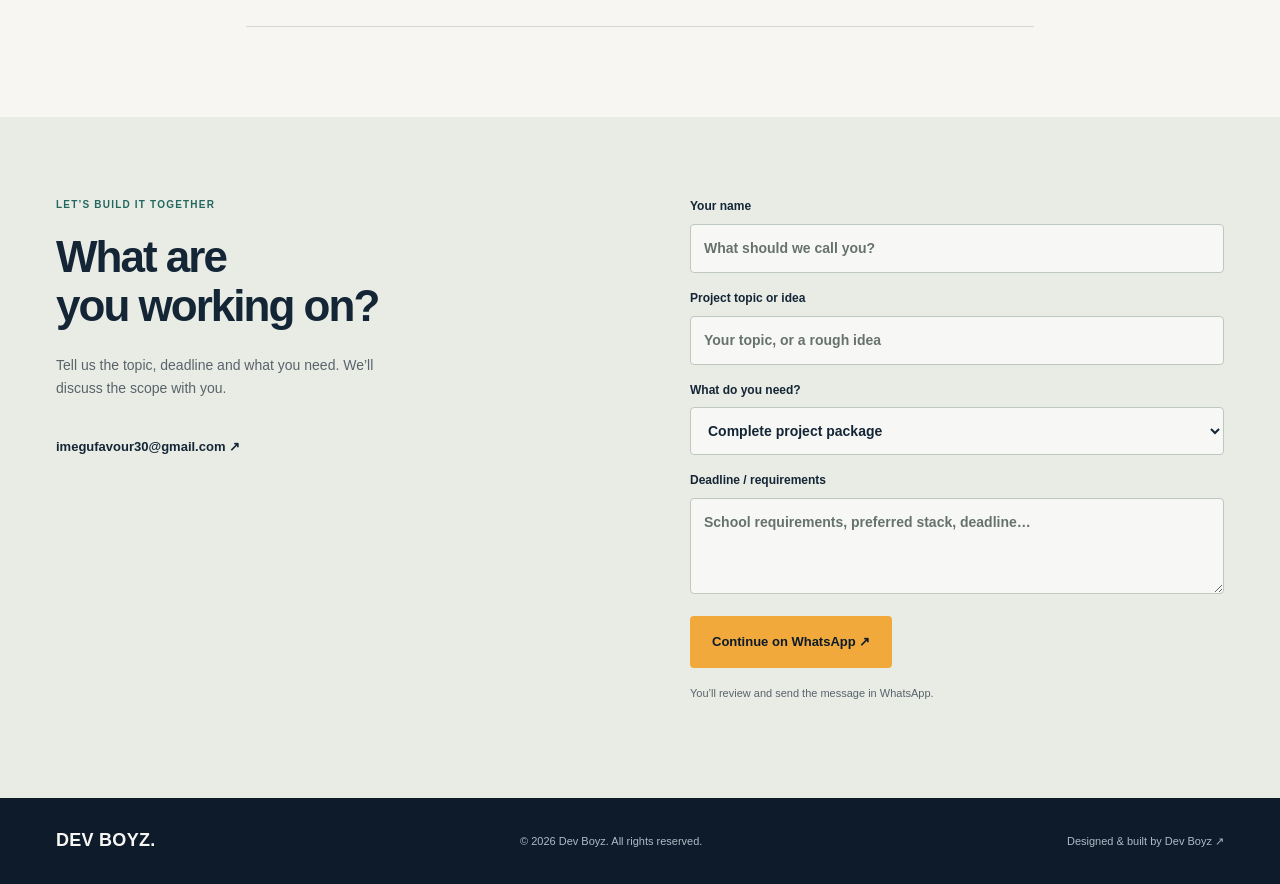
==== commit e87b4c3f: "Refine Dev Boyz with logo palette and a considered agency layout" ====
--- a/projects.html
+++ b/projects.html
@@ -1,12 +1,12 @@
-<!doctype html><html lang="en"><head><meta charset="utf-8"><meta name="viewport" content="width=device-width,initial-scale=1"><meta name="theme-color" content="#164cf0"><meta name="description" content="Explore final-year Computer Science and Software Engineering project options with Dev Boyz. Frontend, backend, database, documentation, slides and IoT guidance."><title>Project Library — Dev Boyz</title><link rel="icon" href="logo.png"><link rel="stylesheet" href="style.css"></head><body>
+<!doctype html><html lang="en"><head><meta charset="utf-8"><meta name="viewport" content="width=device-width,initial-scale=1"><meta name="theme-color" content="#0d1b2a"><meta name="description" content="Explore final-year Computer Science and Software Engineering project options with Dev Boyz. Frontend, backend, database, documentation, slides and IoT guidance."><title>Project Library — Dev Boyz</title><link rel="icon" href="logo.png"><link rel="stylesheet" href="style.css"></head><body class="catalogue-page">
 <a class="skip" href="#main">Skip to content</a>
-<header class="wrap"><nav aria-label="Main navigation"><a class="brand" href="index.html"><img src="logo.png" alt="" width="36" height="36">DEV BOYZ<span class="brand-dot">.</span></a><button class="menu-toggle" aria-expanded="false" aria-controls="navlinks">Menu <span>＋</span></button><div id="navlinks"><a href="#catalogue">Project library</a><a href="#included">What’s included</a><a href="index.html#work">Our work</a><a href="index.html#studio">Our team</a><a class="nav-contact" href="#contact">Let’s talk ↗</a></div></nav></header>
-<main id="main"><section class="hero wrap" id="home"><div class="hero-copy"><p class="eyebrow"><span class="live-dot"></span> SOFTWARE, SYSTEMS & STUDENT PROJECTS</p><h1>Your idea.<br>A working <span>project.</span></h1><p class="intro">For the final year, and what comes after. Explore project options, make one your own, and understand every part of the build.</p><div class="actions"><a class="button primary" href="#catalogue">Find your project <span>↗</span></a><a class="text-link" href="#contact">Have a different idea? ↗</a></div><p class="hero-note">Frontend. Backend. Database. Docs. Slides.</p></div><div class="project-stage" aria-label="Illustration of the components in a project package"><div class="stage-top"><span>THE WHOLE BUILD</span><span>DB / 01</span></div><div class="preview-window"><div class="window-head"><i></i><i></i><i></i><span>student-attendance / overview</span></div><div class="dashboard"><aside><span class="mini-brand">DB.</span><b>Overview</b><span>Students</span><span>Attendance</span><span>Reports</span></aside><div class="dash-main"><small>PROJECT INTERFACE CONCEPT</small><h3>Attendance overview</h3><div class="metrics"><div><small>Present</small><b>42</b></div><div><small>Absent</small><b>06</b></div></div><div class="chart" aria-hidden="true"><i style="--h:40%"></i><i style="--h:64%"></i><i style="--h:52%"></i><i style="--h:80%"></i><i style="--h:68%"></i><i style="--h:94%"></i><i style="--h:72%"></i></div><div class="fake-row">CSC 401 <span>Attendance recorded</span></div></div></div></div><div class="file-card"><span class="file-icon">{ }</span><div><b>Your project package</b><small>Source code + database + report + slides</small></div><span>↗</span></div><div class="stage-footer"><span>Built to run.</span><span>Made to understand.</span></div></div></section>
+<header class="wrap"><nav aria-label="Main navigation"><a class="brand" href="index.html"><img src="logo.png" alt="" width="48" height="48"><span>DEV BOYZ<span class="brand-dot">.</span></span></a><button class="menu-toggle" aria-expanded="false" aria-controls="navlinks">Menu <span>＋</span></button><div id="navlinks"><a href="#catalogue">Project library</a><a href="#included">What’s included</a><a href="index.html#work">Our work</a><a href="index.html#studio">Our team</a><a class="nav-contact" href="#contact">Let’s talk ↗</a></div></nav></header>
+<main id="main"><section class="hero wrap" id="home"><div class="hero-copy"><p class="eyebrow"><span class="live-dot"></span> SOFTWARE, SYSTEMS & STUDENT PROJECTS</p><h1>Find a project.<br><span>Make it yours.</span></h1><p class="intro">For the final year, and what comes after. Explore project options, make one your own, and understand every part of the build.</p><div class="actions"><a class="button primary" href="#catalogue">Find your project <span>↗</span></a><a class="text-link" href="#contact">Have a different idea? ↗</a></div><p class="hero-note">Frontend. Backend. Database. Docs. Slides.</p></div><div class="project-stage" aria-label="Illustration of the components in a project package"><div class="stage-top"><span>THE WHOLE BUILD</span><span>DB / 01</span></div><div class="preview-window"><div class="window-head"><i></i><i></i><i></i><span>student-attendance / overview</span></div><div class="dashboard"><aside><span class="mini-brand">DB.</span><b>Overview</b><span>Students</span><span>Attendance</span><span>Reports</span></aside><div class="dash-main"><small>PROJECT INTERFACE CONCEPT</small><h3>Attendance overview</h3><div class="metrics"><div><small>Present</small><b>42</b></div><div><small>Absent</small><b>06</b></div></div><div class="chart" aria-hidden="true"><i style="--h:40%"></i><i style="--h:64%"></i><i style="--h:52%"></i><i style="--h:80%"></i><i style="--h:68%"></i><i style="--h:94%"></i><i style="--h:72%"></i></div><div class="fake-row">CSC 401 <span>Attendance recorded</span></div></div></div></div><div class="file-card"><span class="file-icon">{ }</span><div><b>Your project package</b><small>Source code + database + report + slides</small></div><span>↗</span></div><div class="stage-footer"><span>Built to run.</span><span>Made to understand.</span></div></div></section>
 <div class="scope-strip"><div class="wrap"><span>COMPUTER SCIENCE</span><span>SOFTWARE ENGINEERING</span><span>WEB & MOBILE</span><span>AI & IoT</span></div></div>
-<section id="catalogue" class="section wrap"><div class="section-heading"><div><p class="eyebrow">01 / THE PROJECT LIBRARY</p><h2>Find your<br>starting point.</h2></div><p>100 topics across 10 fields. Find a direction that fits your interests, then talk to us about the scope and package.</p></div><div class="catalogue-tools"><label class="search-label"><span>Search topics</span><input id="search" type="search" placeholder="Try attendance, hospital, AI…" autocomplete="off"></label><label><span>Choose a field</span><select id="category"><option value="">All fields</option></select></label><label><span>View</span><select id="view"><option value="all">All projects</option><option value="saved">My shortlist</option></select></label></div><div class="catalogue-meta"><p id="result-count" role="status">Loading project topics…</p><button id="clear" class="subtle">Reset filters</button></div><div id="project-grid" class="project-grid" aria-busy="true"><div class="skeleton"></div><div class="skeleton"></div><div class="skeleton"></div></div><div id="pagination" class="pagination"></div><noscript><p>Enable JavaScript to browse the full catalogue, or <a href="https://wa.me/2347062723107">ask us for the topic list on WhatsApp</a>.</p></noscript></section>
-<section class="package-section" id="included"><div class="wrap"><div class="section-heading"><div><p class="eyebrow">02 / MORE THAN A DOWNLOAD</p><h2>Every part.<br>One package.</h2></div><p>Your project should work on your screen and make sense when you explain it. We agree the deliverables before the build begins.</p></div><div class="deliverables"><article><span>01</span><h3>The application</h3><p>A working frontend and backend, source code, and the database schema with sample data.</p></article><article><span>02</span><h3>The write-up</h3><p>Editable documentation, system diagrams, setup instructions and test results that match the build.</p></article><article><span>03</span><h3>The presentation</h3><p>Editable slides and a walkthrough to help you explain the problem, approach and implementation.</p></article><article><span>04</span><h3>The support</h3><p>Installation help, code explanations and customisation, with the support scope agreed upfront.</p></article></div><p class="package-note">AI projects include dataset details and model evaluation. IoT projects include device integration; hardware is quoted separately.</p></div></section>
-<section class="section wrap"><div class="services-intro"><p class="eyebrow">03 / GOT SOMETHING ELSE IN MIND?</p><h2>Bring us the brief.<br>We’ll work through it.</h2></div><div class="service-rows"><a href="#contact"><span>01</span><div><h3>Custom student projects</h3><p>A different topic, a specific stack, or your supervisor’s requirements.</p></div><b>↗</b></a><a href="#contact"><span>02</span><div><h3>Websites & business systems</h3><p>Company websites, school portals, booking systems and internal tools.</p></div><b>↗</b></a><a href="#contact"><span>03</span><div><h3>IoT advice & implementation</h3><p>Sensors, ESP32, Arduino, dashboards and the connections between them.</p></div><b>↗</b></a></div></section>
-<section class="studio-section" id="studio"><div class="wrap"><div class="section-heading"><div><p class="eyebrow">04 / THE PEOPLE BEHIND THE BUILD</p><h2>Four people.<br>One team.</h2></div><p>Dev Boyz brings frontend, backend, design and cloud work together. You bring the idea; we help turn it into a usable system.</p></div><div class="team-grid"><article><span>IF</span><h3><a href="https://portfolio-favour12.vercel.app/" target="_blank" rel="noopener">Imegu Favour ↗</a></h3><p>Frontend & Cloud Engineering</p></article><article><span>JI</span><h3>Jibola Ibrahim</h3><p>Frontend Development</p></article><article><span>AE</span><h3>Ajibade Emmanuel</h3><p>Backend & Design</p></article><article><span>DU</span><h3>Daniel Ukanah</h3><p>Backend & Design</p></article></div></div></section>
+<section id="catalogue" class="section wrap"><div class="section-heading"><div><p class="eyebrow">01 / THE PROJECT LIBRARY</p><h2>Explore the topics.</h2></div><p>100 topics across 10 fields. Find a direction that fits your interests, then talk to us about the scope and package.</p></div><div class="catalogue-tools"><label class="search-label"><span>Search topics</span><input id="search" type="search" placeholder="Try attendance, hospital, AI…" autocomplete="off"></label><label><span>Choose a field</span><select id="category"><option value="">All fields</option></select></label><label><span>View</span><select id="view"><option value="all">All projects</option><option value="saved">My shortlist</option></select></label></div><div class="catalogue-meta"><p id="result-count" role="status">Loading project topics…</p><button id="clear" class="subtle">Reset filters</button></div><div id="project-grid" class="project-grid" aria-busy="true"><div class="skeleton"></div><div class="skeleton"></div><div class="skeleton"></div></div><div id="pagination" class="pagination"></div><noscript><p>Enable JavaScript to browse the full catalogue, or <a href="https://wa.me/2347062723107">ask us for the topic list on WhatsApp</a>.</p></noscript></section>
+<section class="package-section" id="included"><div class="wrap"><div class="section-heading"><div><p class="eyebrow">02 / MORE THAN A DOWNLOAD</p><h2>What’s in the package.</h2></div><p>Your project should work on your screen and make sense when you explain it. We agree the deliverables before the build begins.</p></div><div class="deliverables"><article><span>01</span><h3>The application</h3><p>A working frontend and backend, source code, and the database schema with sample data.</p></article><article><span>02</span><h3>The write-up</h3><p>Editable documentation, system diagrams, setup instructions and test results that match the build.</p></article><article><span>03</span><h3>The presentation</h3><p>Editable slides and a walkthrough to help you explain the problem, approach and implementation.</p></article><article><span>04</span><h3>The support</h3><p>Installation help, code explanations and customisation, with the support scope agreed upfront.</p></article></div><p class="package-note">AI projects include dataset details and model evaluation. IoT projects include device integration; hardware is quoted separately.</p></div></section>
+<section class="section wrap"><div class="services-intro"><p class="eyebrow">03 / GOT SOMETHING ELSE IN MIND?</p><h2>Have a different topic?</h2></div><div class="service-rows"><a href="#contact"><span>01</span><div><h3>Custom student projects</h3><p>A different topic, a specific stack, or your supervisor’s requirements.</p></div><b>↗</b></a><a href="#contact"><span>02</span><div><h3>Websites & business systems</h3><p>Company websites, school portals, booking systems and internal tools.</p></div><b>↗</b></a><a href="#contact"><span>03</span><div><h3>IoT advice & implementation</h3><p>Sensors, ESP32, Arduino, dashboards and the connections between them.</p></div><b>↗</b></a></div></section>
+<section class="studio-section" id="studio"><div class="wrap"><div class="section-heading"><div><p class="eyebrow">04 / THE PEOPLE BEHIND THE BUILD</p><h2>Meet the team.</h2></div><p>Dev Boyz brings frontend, backend, design and cloud work together. You bring the idea; we help turn it into a usable system.</p></div><div class="team-grid"><article><span>IF</span><h3><a href="https://portfolio-favour12.vercel.app/" target="_blank" rel="noopener">Imegu Favour ↗</a></h3><p>Frontend & Cloud Engineering</p></article><article><span>JI</span><h3>Jibola Ibrahim</h3><p>Frontend Development</p></article><article><span>AE</span><h3>Ajibade Emmanuel</h3><p>Backend & Design</p></article><article><span>DU</span><h3>Daniel Ukanah</h3><p>Backend & Design</p></article></div></div></section>
 <section class="section wrap faq"><p class="eyebrow">A FEW THINGS TO KNOW</p><h2>Before we get started.</h2><details><summary>Can I buy and download a project immediately?</summary><p>The catalogue currently shows topics available on request. Contact us to confirm a working demo, deliverables, price and timeline before paying. Instant checkout and downloads will come when completed packages are ready.</p></details><details><summary>Can I change the topic or technology stack?</summary><p>Yes. Send the brief and school requirements so we can agree what needs to change and provide a quote.</p></details><details><summary>Will I be able to understand the code?</summary><p>Code explanations and a project walkthrough can be included in your agreed support package. The aim is to help you adapt the project and explain how it works.</p></details><details><summary>Does an IoT package include hardware?</summary><p>Hardware requirements and costs are confirmed separately. Tell us what components you already have.</p></details><details><summary>How should I use a project kit?</summary><p>Use it as a learning foundation, adapt it to your own work, acknowledge reused materials and follow your school’s project rules.</p></details></section>
 <section id="contact" class="contact-section"><div class="wrap contact-layout"><div><p class="eyebrow">LET’S BUILD IT TOGETHER</p><h2>What are<br>you working on?</h2><p>Tell us the topic, deadline and what you need. We’ll discuss the scope with you.</p><a class="text-link" href="mailto:imegufavour30@gmail.com">imegufavour30@gmail.com ↗</a></div><form id="enquiry"><label>Your name<input name="name" autocomplete="name" required maxlength="100" placeholder="What should we call you?"></label><label>Project topic or idea<input name="topic" required maxlength="180" placeholder="Your topic, or a rough idea"></label><label>What do you need?<select name="service"><option>Complete project package</option><option>Custom project development</option><option>IoT consultation</option><option>Website or business system</option></select></label><label>Deadline / requirements<textarea name="requirements" rows="3" maxlength="1500" placeholder="School requirements, preferred stack, deadline…"></textarea></label><button class="button primary" type="submit">Continue on WhatsApp ↗</button><small>You’ll review and send the message in WhatsApp.</small><p id="form-status" role="status"></p></form></div></section></main>
 <footer class="wrap"><a class="brand" href="index.html">DEV BOYZ.</a><span>© 2026 Dev Boyz. All rights reserved.</span><span>Designed &amp; built by <a href="https://portfolio-favour12.vercel.app/" target="_blank" rel="noopener">Dev Boyz ↗</a></span></footer>
--- a/style.css
+++ b/style.css
@@ -1,3 +1,16 @@
-:root{--blue:#164cf0;--ink:#16202d;--muted:#53616f;--silver:#f1f3f6;--line:#d9dfe6;--radius:20px}*{box-sizing:border-box}html{scroll-behavior:smooth;scroll-padding-top:24px}body{margin:0;background:#fcfcfd;color:var(--ink);font-family:Arial,Helvetica,sans-serif;line-height:1.6}a{color:inherit;text-decoration:none}button,input,select,textarea{font:inherit}button,a,input,select,textarea{-webkit-tap-highlight-color:transparent}button{cursor:pointer}button:disabled{cursor:default}a:focus-visible,button:focus-visible,summary:focus-visible{outline:3px solid var(--blue);outline-offset:5px}input:focus,select:focus,textarea:focus{outline:2px solid var(--blue);outline-offset:2px}.wrap{max-width:1240px;margin:auto;padding:0 40px}h1,h2,h3,p{margin:0}h1,h2{letter-spacing:-.065em;line-height:1.02}h2{font-size:clamp(36px,5vw,62px)}h3{letter-spacing:-.025em;line-height:1.25}p{color:var(--muted)}.skip{position:fixed;top:-100px;left:20px;z-index:20;background:white;padding:12px}.skip:focus{top:10px}nav{min-height:100px;display:flex;align-items:center;justify-content:space-between;border-bottom:1px solid var(--line)}.brand{display:flex;align-items:center;gap:9px;font-size:20px;letter-spacing:-1px;font-weight:900}.brand img{border-radius:9px}.brand-dot{color:var(--blue)}#navlinks{display:flex;align-items:center;gap:28px;font-size:14px}#navlinks a:hover,.text-link:hover{color:var(--blue)}.nav-contact{border:1px solid var(--line);border-radius:50px;padding:10px 20px}.menu-toggle{display:none}.hero{display:grid;grid-template-columns:1.05fr 1fr;gap:60px;align-items:center;padding-top:85px;padding-bottom:85px}.eyebrow{font-size:11px;letter-spacing:.13em;font-weight:700;margin-bottom:22px;color:var(--blue)}.live-dot{display:inline-block;width:7px;height:7px;background:var(--blue);border-radius:50%;margin-right:8px}h1{font-size:clamp(52px,6.8vw,88px)}h1 span{color:var(--blue)}.intro{font-size:17px;max-width:420px;margin-top:28px}.actions{display:flex;flex-wrap:wrap;gap:22px;align-items:center;margin:30px 0}.button{display:inline-flex;align-items:center;justify-content:space-between;gap:28px;padding:15px 24px;border-radius:50px;font-size:14px;font-weight:700;border:0;min-height:50px}.primary{background:var(--blue);color:white}.primary:hover{background:#123ac4}.text-link{font-size:14px;font-weight:600}.hero-note{font-size:12px}.project-stage{background:#e8edf4;padding:28px;border-radius:100px 24px 24px 24px;position:relative;transform:rotate(-2deg);animation:enter .6s ease-out}.stage-top,.stage-footer{display:flex;justify-content:space-between;font-size:10px;letter-spacing:.08em;font-weight:700;color:#4c596a}.stage-top{padding:5px 8px 25px 32px}.preview-window{background:white;border:1px solid #d2d8e1;border-radius:12px;overflow:hidden;box-shadow:0 18px 30px #263a5212}.window-head{background:#f8f9fc;display:flex;align-items:center;gap:5px;padding:12px;border-bottom:1px solid var(--line);font-size:9px;color:var(--muted)}.window-head i{width:6px;height:6px;background:#c7cfda;border-radius:50%}.window-head span{margin-left:12px}.dashboard{display:grid;grid-template-columns:95px 1fr;min-height:260px}.dashboard aside{background:#f8f9fc;border-right:1px solid var(--line);display:flex;flex-direction:column;gap:18px;padding:18px 13px;font-size:9px;color:var(--muted)}.dashboard aside b{background:#e4eaff;color:var(--blue);padding:6px;border-radius:4px}.mini-brand{font-size:20px;font-weight:900;color:var(--blue)}.dash-main{padding:20px;min-width:0}.dash-main>small{font-size:7px;letter-spacing:1px}.dash-main h3{font-size:16px;margin:7px 0 18px}.metrics{display:flex;gap:12px}.metrics div{width:50%;background:var(--silver);padding:10px;border-radius:7px}.metrics small{font-size:9px;display:block}.metrics b{font-size:23px}.chart{display:flex;align-items:flex-end;gap:10px;height:70px;padding:12px 5px 0}.chart i{height:var(--h);background:var(--blue);width:100%;border-radius:3px 3px 0 0}.chart i:nth-child(even){opacity:.5}.fake-row{font-size:9px;display:flex;justify-content:space-between;margin-top:15px;padding-top:10px;border-top:1px solid var(--line)}.fake-row span{color:#256c4c}.file-card{display:flex;align-items:center;gap:12px;background:#16202d;color:white;padding:17px;border-radius:12px;margin:20px -7px 22px;transform:rotate(3deg)}.file-icon{background:#ffffff16;border-radius:8px;padding:10px;font-size:20px}.file-card b{font-size:13px}.file-card small{display:block;font-size:9px;color:#bcc8d6}.file-card>span:last-child{margin-left:auto}.scope-strip{background:var(--ink);color:#dbe2ec}.scope-strip .wrap{display:flex;justify-content:space-between;padding-top:21px;padding-bottom:21px;gap:20px;font-size:11px;letter-spacing:.12em}.section{padding-top:90px;padding-bottom:90px}.section-heading{display:flex;align-items:flex-end;justify-content:space-between;gap:40px;margin-bottom:42px}.section-heading>p{max-width:370px;font-size:15px}.catalogue-tools{display:grid;grid-template-columns:2fr 1.2fr .8fr;gap:15px}label{display:block;font-size:12px;font-weight:600}label>span{display:block;margin-bottom:7px}input,select,textarea{width:100%;background:white;border:1px solid var(--line);border-radius:10px;padding:13px 14px;color:var(--ink);font-size:14px;min-height:48px}textarea{resize:vertical}.catalogue-meta{display:flex;justify-content:space-between;align-items:center;margin:23px 0;font-size:12px}.subtle{background:none;border:0;color:var(--muted);text-decoration:underline;padding:10px}.project-grid{display:grid;grid-template-columns:repeat(3,1fr);gap:18px}.project-card{border:1px solid var(--line);border-radius:16px;overflow:hidden;background:white;transition:transform .2s,border-color .2s}.project-card:hover{transform:translateY(-4px);border-color:#8eabff}.card-art{height:100px;background:#edf1f8;padding:20px;display:flex;align-items:center;justify-content:space-between}.card-art .symbol{font-size:38px;font-weight:700;letter-spacing:-3px;color:var(--blue)}.card-art>span:last-child{font-size:10px;letter-spacing:1px;color:#677589}.project-card:nth-child(3n+2) .card-art{background:#e4ece8}.project-card:nth-child(3n+2) .symbol{color:#386456}.project-card:nth-child(3n+3) .card-art{background:#e8e9f0}.card-content{padding:22px}.card-category{font-size:10px;letter-spacing:.05em;min-height:32px}.card-content h3{font-size:19px;margin:7px 0 15px;min-height:48px}.card-content>p{font-size:11px}.card-bottom{display:flex;justify-content:space-between;align-items:center;margin-top:20px}.details-button{border:0;background:none;padding:8px 0;font-weight:700;color:var(--blue);font-size:13px}.save-button{background:var(--silver);border:0;border-radius:50%;width:40px;height:40px;color:var(--muted);font-size:21px}.save-button[aria-pressed=true]{background:#e5ecff;color:var(--blue)}.pagination{display:flex;align-items:center;justify-content:center;gap:20px;margin-top:30px;font-size:12px}.pagination button{border:1px solid var(--line);background:white;border-radius:30px;padding:10px 18px}.pagination button:disabled{opacity:.4}.empty{padding:35px;background:var(--silver);border-radius:15px;grid-column:1/-1}.package-section{background:var(--ink);color:white;padding:80px 0}.package-section .eyebrow{color:#91b1ff}.package-section p{color:#aebccc}.deliverables{display:grid;grid-template-columns:repeat(4,1fr);gap:35px}.deliverables article{border-top:1px solid #46505c;padding-top:20px}.deliverables span{font-size:11px;color:#91b1ff}.deliverables h3{font-size:21px;margin:20px 0 15px}.deliverables p{font-size:14px}.package-note{font-size:12px;margin-top:35px}.services-intro{margin-bottom:45px}.service-rows>a{display:flex;gap:30px;align-items:center;padding:27px 0;border-top:1px solid var(--line)}.service-rows>a>span{color:var(--blue);font-size:12px}.service-rows h3{font-size:26px;margin-bottom:8px}.service-rows p{font-size:14px}.service-rows b{margin-left:auto;font-size:30px}.service-rows>a:hover h3{color:var(--blue)}.studio-section{background:var(--silver);padding:80px 0}.team-grid{display:grid;grid-template-columns:repeat(4,1fr);gap:30px}.team-grid article>span{display:flex;align-items:center;justify-content:center;width:70px;height:70px;border-radius:20px;background:#dee6f7;color:var(--blue);font-weight:700;font-size:22px;margin-bottom:24px}.team-grid h3{font-size:18px;margin-bottom:7px}.team-grid p{font-size:12px}.faq{max-width:900px}.faq h2{margin-bottom:35px}.faq details{border-bottom:1px solid var(--line);padding:20px 0}.faq summary{cursor:pointer;font-size:17px;font-weight:600;min-height:30px}.faq details p{font-size:14px;margin:18px 0 8px}.contact-section{background:#e8edfb;padding:80px 0}.contact-layout{display:grid;grid-template-columns:1fr 1fr;gap:80px}.contact-layout>div>p:not(.eyebrow){max-width:330px;margin:25px 0}.contact-layout form{display:flex;flex-direction:column;gap:15px}.contact-layout label input,.contact-layout label select,.contact-layout label textarea{margin-top:6px}.contact-layout form small{font-size:11px;color:var(--muted)}footer{display:flex;justify-content:space-between;align-items:center;padding-top:30px!important;padding-bottom:30px!important;font-size:12px;color:var(--muted)}dialog{max-width:580px;width:calc(100% - 30px);border:0;border-radius:24px;color:var(--ink);padding:0;max-height:90dvh}dialog::backdrop{background:#101a2dbb;backdrop-filter:blur(4px)}.dialog-inner{padding:40px}.dialog-close{position:absolute;right:15px;top:10px;border:0;background:var(--silver);width:40px;height:40px;border-radius:50%;font-size:26px}.dialog-inner h2{font-size:35px;padding-right:15px;margin-bottom:20px}.dialog-inner p{font-size:14px;margin-bottom:20px}.dialog-inner .availability{color:#296b46}.dialog-inner h3{font-size:17px}.dialog-inner ul{padding-left:20px;font-size:14px;line-height:2}.skeleton{height:300px;border-radius:16px;background:linear-gradient(100deg,#edf0f5 30%,#fafbfc 50%,#edf0f5 70%);background-size:200% 100%;animation:shimmer 1.5s infinite}@keyframes shimmer{to{background-position:-200% 0}}@keyframes enter{from{opacity:0;translate:0 15px}to{opacity:1;translate:0 0}}@media(max-width:1000px){.hero{gap:30px}.wrap{padding-left:28px;padding-right:28px}.project-stage{padding:22px}.dashboard{grid-template-columns:70px 1fr}.dash-main{padding:12px}.deliverables{gap:20px}.contact-layout{gap:40px}}@media(max-width:760px){.wrap{padding-left:22px;padding-right:22px}nav{min-height:80px;position:relative}.brand{font-size:18px}.menu-toggle{display:flex;gap:15px;align-items:center;border:1px solid var(--line);background:white;border-radius:30px;padding:10px 15px;font-size:13px}#navlinks{display:none;position:absolute;top:79px;left:0;right:0;background:white;border:1px solid var(--line);padding:20px;border-radius:16px;z-index:10;align-items:stretch;gap:8px}#navlinks.open{display:flex;flex-direction:column}#navlinks a{padding:12px}.hero{grid-template-columns:1fr;padding-top:45px;padding-bottom:50px;gap:40px}h1{font-size:clamp(50px,12vw,75px)}.intro{font-size:16px}.project-stage{max-width:500px;width:100%;justify-self:center;transform:rotate(-1deg);padding:25px}.scope-strip .wrap{display:grid;grid-template-columns:1fr 1fr;font-size:9px;gap:14px}.section{padding-top:60px;padding-bottom:60px}.section-heading{display:block;margin-bottom:30px}.section-heading>p{margin-top:25px}.catalogue-tools{grid-template-columns:1fr 1fr}.search-label{grid-column:1/-1}.project-grid{grid-template-columns:repeat(2,1fr);gap:12px}.card-content{padding:16px}.card-content h3{font-size:17px;min-height:65px}.card-category{min-height:45px}.card-art{height:80px;padding:16px}.deliverables,.team-grid{grid-template-columns:1fr 1fr;gap:30px}.package-section,.studio-section,.contact-section{padding:60px 0}.service-rows>a{gap:18px}.service-rows h3{font-size:21px}.service-rows p{font-size:13px}.contact-layout{grid-template-columns:1fr;gap:35px}footer{flex-wrap:wrap;gap:15px}footer .brand{width:100%}.dialog-inner{padding:32px 24px}.dialog-inner h2{font-size:30px}}@media(max-width:430px){.project-grid{grid-template-columns:1fr}.card-category,.card-content h3{min-height:0}.card-content h3{font-size:20px}.card-art{height:95px}.deliverables{grid-template-columns:1fr}.team-grid{gap:25px 12px}.team-grid h3{font-size:16px}.actions{gap:20px}.dashboard{grid-template-columns:75px 1fr}.file-card small{font-size:8px}}@media(prefers-reduced-motion:reduce){html{scroll-behavior:auto}*,*::before,*::after{animation:none!important;transition:none!important}}
-/* Company website */
-.company-stage{border-radius:70px 22px 22px 22px;background:#e8edf4;padding:30px;transform:rotate(-1deg)}.company-stage .stage-top{padding:10px 0 24px 25px;gap:15px;font-size:9px}.build-panel{background:white;border-radius:16px;overflow:hidden;border:1px solid #d6deea;box-shadow:0 20px 35px #233a5910}.build-header{display:flex;align-items:center;gap:15px;border-bottom:1px solid var(--line);padding:18px;font-size:9px;letter-spacing:.1em}.build-indicator{margin-left:auto;color:var(--muted)}.build-body{padding:32px}.build-body>p{font-size:12px;margin-bottom:12px}.build-body h3{font-size:40px;letter-spacing:-.05em;line-height:1.08}.build-layers{margin-top:28px}.build-layers>div{display:flex;align-items:center;gap:14px;padding:13px 0;border-top:1px solid var(--line);font-size:12px}.build-layers span{color:var(--blue);font-size:10px}.build-layers i{margin-left:auto;font-style:normal}.company-stage .stage-footer{padding-top:25px}.company-services{display:grid;grid-template-columns:repeat(3,1fr);gap:35px}.company-services article{border-top:1px solid var(--line);padding-top:25px;display:flex;flex-direction:column;align-items:flex-start}.service-symbol{height:55px;font-size:32px;font-weight:700;color:var(--blue)}.company-services h3{font-size:25px;margin:20px 0}.company-services p{font-size:14px;margin-bottom:25px}.company-services a{margin-top:auto}.work-section{background:var(--silver);padding:85px 0}.work-grid{display:grid;grid-template-columns:1fr 1fr;gap:30px}.work-art{height:320px;overflow:hidden;border-radius:20px;padding:35px;position:relative;display:flex;flex-direction:column;justify-content:space-between;transition:transform .3s}.work-art>span{font-size:65px;font-weight:900;line-height:1;letter-spacing:-.065em;z-index:1}.work-art small{font-size:8px;letter-spacing:.1em;z-index:1;opacity:.7}.music-art{background:#172b24;color:#daf0a4}.music-bars{position:absolute;bottom:0;right:25px;width:170px;height:160px;display:flex;align-items:flex-end;gap:12px;transform:rotate(-12deg)}.music-bars i{background:#91b25a;width:24px;height:70%;border-radius:15px 15px 0 0;opacity:.5}.music-bars i:nth-child(2){height:90%}.music-bars i:nth-child(3){height:45%}.music-bars i:nth-child(4){height:100%}.music-bars i:nth-child(5){height:60%}.travel-art{background:#dce7ec;color:#284453}.globe-art{width:220px;height:220px;border:1px solid #9eb7c4;border-radius:50%;position:absolute;right:-20px;bottom:-30px;background:repeating-linear-gradient(0deg,transparent 0 29px,#9eb7c4 30px,transparent 31px);transform:rotate(-25deg)}.globe-art::before,.globe-art::after{content:'';position:absolute;inset:0 50px;border:1px solid #9eb7c4;border-radius:50%}.globe-art::after{inset:0 85px}.work-item:hover .work-art{transform:translateY(-5px)}.work-caption{display:flex;justify-content:space-between;align-items:center;padding:22px 0}.work-caption h3{font-size:22px}.work-caption p{font-size:13px;margin-top:6px}.work-caption b{font-size:26px}.portfolio-row{display:flex;align-items:center;justify-content:space-between;gap:30px;margin-top:30px;padding-top:30px;border-top:1px solid var(--line)}.portfolio-row h3{font-size:21px}.portfolio-row p{font-size:13px;margin-top:8px}.portfolio-row .button{flex-shrink:0}.process-grid{list-style:none;margin:0;padding:0;display:grid;grid-template-columns:repeat(4,1fr);gap:30px}.process-grid li{border-top:1px solid var(--line);padding-top:22px}.process-grid span{color:var(--blue);font-size:10px;letter-spacing:.08em}.process-grid h3{font-size:21px;margin:18px 0 14px}.process-grid p{font-size:14px}.student-feature{background:var(--blue);color:white;padding:75px 0}.student-layout{display:grid;grid-template-columns:1fr 1fr;gap:60px;align-items:center}.student-feature .eyebrow{color:#d2dfff}.student-feature p:not(.eyebrow){color:#e1e9ff;max-width:430px;margin:25px 0}.student-feature .button{background:white;color:var(--blue)}.student-covers{display:flex;align-items:center;min-width:0}.student-covers>div{display:flex;flex-direction:column;justify-content:space-between;min-height:225px;padding:20px;background:#f2f4f8;color:var(--ink);width:38%;border-radius:12px;box-shadow:0 10px 25px #05144830;transform:rotate(-9deg);margin-right:-20px}.student-covers>div:nth-child(2){background:#111d31;color:white;transform:translateY(-15px);z-index:1}.student-covers>div:nth-child(3){transform:rotate(9deg);background:#d8e3ff}.student-covers span,.student-covers small{font-size:8px;letter-spacing:.05em}.student-covers b{font-size:30px;letter-spacing:-.05em}.company #navlinks{gap:23px}footer a:hover{color:var(--blue)}@media(max-width:1000px){.company #navlinks{gap:14px;font-size:12px}.student-layout{gap:35px}.company-services{gap:25px}.student-covers>div{padding:15px}.student-covers b{font-size:25px}}@media(max-width:760px){.company-stage{padding:24px;max-width:520px;width:100%;justify-self:center}.build-body{padding:25px}.build-body h3{font-size:36px}.company-services{grid-template-columns:1fr;gap:35px}.company-services article{padding-top:20px}.company-services h3{margin:10px 0 15px}.company-services p{max-width:500px}.work-section{padding:60px 0}.work-grid{gap:20px}.work-art{height:240px;padding:24px}.work-art>span{font-size:47px}.portfolio-row{align-items:flex-start;flex-direction:column;gap:22px}.process-grid{grid-template-columns:1fr 1fr;gap:30px}.student-layout{grid-template-columns:1fr;gap:50px}.student-covers{max-width:450px;margin:0 auto;width:100%;padding:0 10px}.student-covers>div{width:36%;margin-right:-10px;min-height:200px}.student-feature{padding:60px 0}.student-covers b{font-size:28px}.company .hero-note{max-width:340px}.company .intro{max-width:500px}}@media(max-width:430px){.work-grid{grid-template-columns:1fr}.work-art{height:280px}.work-art>span{font-size:62px}.process-grid{grid-template-columns:1fr}.build-header{padding:14px;gap:10px;font-size:8px}.build-indicator{font-size:7px}.company-stage .stage-top{padding-left:15px;font-size:8px}.student-covers>div{padding:12px;min-height:185px}.student-covers span,.student-covers small{font-size:7px}.student-covers b{font-size:25px}footer>span{font-size:11px}}
+:root{--navy:#0d1b2a;--amber:#f2a93b;--teal:#3d8b82;--ink:#142536;--muted:#59636b;--paper:#f7f6f2;--silver:#eceeea;--line:#d5d9d5;--blue:#23685f;--radius:8px}
+*{box-sizing:border-box}html{scroll-behavior:smooth;scroll-padding-top:28px}body{margin:0;background:var(--paper);color:var(--ink);font-family:"Avenir Next",Avenir,"Segoe UI",Arial,sans-serif;line-height:1.65;-webkit-font-smoothing:antialiased}a{color:inherit;text-decoration:none}button,input,select,textarea{font:inherit}button{cursor:pointer}button:disabled{cursor:default}button,a,input,select,textarea{-webkit-tap-highlight-color:transparent}a:focus-visible,button:focus-visible,summary:focus-visible{outline:3px solid var(--teal);outline-offset:5px}input:focus,select:focus,textarea:focus{outline:2px solid var(--teal);outline-offset:2px}.wrap{max-width:1280px;margin:auto;padding:0 56px}h1,h2,h3,p{margin:0}h1,h2,h3{font-weight:650}h1,h2{letter-spacing:-.045em;line-height:1.1}h2{font-size:clamp(30px,3.5vw,44px)}h3{letter-spacing:-.025em;line-height:1.3}p{color:var(--muted)}.skip{position:fixed;top:-100px;left:20px;z-index:20;background:var(--amber);color:var(--navy);padding:12px}.skip:focus{top:10px}
+body>header{max-width:none;background:var(--navy);padding:0 max(56px,calc((100vw - 1168px)/2))}nav{min-height:96px;display:flex;align-items:center;justify-content:space-between;border-bottom:1px solid #ffffff1c;color:#f7f6f2;gap:32px}.brand{display:flex;align-items:center;gap:10px;font-size:18px;letter-spacing:.015em;font-weight:750;white-space:nowrap}.brand img{display:block;border-radius:0}.brand-dot{color:var(--amber)}#navlinks{display:flex;align-items:center;gap:28px;font-size:13px}#navlinks a{transition:color .18s}#navlinks a:hover{color:var(--amber)}.nav-contact{border-bottom:1px solid var(--amber);padding:8px 0;margin-left:10px}.nav-contact span{margin-left:16px;color:var(--amber)}.menu-toggle{display:none}
+.hero{display:grid;grid-template-columns:1.08fr 1fr;gap:68px;align-items:center;padding-top:78px;padding-bottom:86px;position:relative;background:var(--navy);color:var(--paper);max-width:none;padding-left:max(56px,calc((100vw - 1168px)/2));padding-right:max(56px,calc((100vw - 1168px)/2))}.eyebrow{font-size:10px;letter-spacing:.12em;font-weight:700;margin-bottom:20px;color:var(--blue)}.hero .eyebrow{color:#91bcb6}h1{font-size:clamp(42px,5.5vw,70px);font-weight:650;line-height:1.06;letter-spacing:-.05em}h1 span{color:var(--amber)}.intro{font-size:16px;max-width:440px;margin-top:26px}.hero .intro{color:#c0c8ce}.actions{display:flex;flex-wrap:wrap;gap:25px;align-items:center;margin:32px 0}.button{display:inline-flex;align-items:center;justify-content:space-between;gap:30px;padding:14px 21px;border-radius:4px;font-size:13px;font-weight:650;border:1px solid transparent;min-height:48px;transition:background .2s,transform .2s}.primary{background:var(--amber);color:var(--navy)}.primary:hover{background:#ffba51;transform:translateY(-2px)}.text-link{font-size:13px;font-weight:650;display:inline-flex;gap:16px;align-items:center;min-height:44px}.text-link:hover{color:var(--blue)}.hero .text-link:hover{color:var(--amber)}.hero-note{font-size:11px;color:#aab7c2;display:flex;gap:18px;flex-wrap:wrap;margin-top:40px}.hero-note span+span{border-left:1px solid #ffffff30;padding-left:18px}.hero-project{display:block;min-width:0;transition:transform .3s}.hero-project:hover{transform:translateY(-5px)}.project-frame{background:#e5e7dd;padding:12px 12px 0;border-radius:8px;overflow:hidden;box-shadow:0 25px 50px #0003}.project-frame-top{display:flex;justify-content:space-between;align-items:center;padding:3px 5px 14px;font-size:12px;font-weight:600;line-height:1;color:#243b31}.project-frame img{display:block;width:100%;height:292px;object-fit:cover;object-position:top;border-radius:3px 3px 0 0}.hero-project-caption{display:flex;justify-content:space-between;align-items:flex-end;gap:20px;padding-top:22px;font-size:11px;color:#aab7c2}.hero-project-caption small{font-size:8px;letter-spacing:.12em;display:block;margin-bottom:7px;color:#8cafa9}.hero-project-caption strong{display:block;font-size:21px;font-weight:600;color:var(--paper)}
+.section{padding-top:90px;padding-bottom:90px}.section-heading{display:flex;align-items:flex-end;justify-content:space-between;gap:40px;margin-bottom:40px}.section-heading>p{max-width:320px;font-size:14px}.services-layout{display:grid;grid-template-columns:.85fr 1.35fr;gap:95px}.services-heading>p:last-child{margin-top:24px;max-width:255px;font-size:14px}.service-list article{display:flex;gap:25px;border-top:1px solid var(--line);padding:26px 0}.service-list article:last-child{border-bottom:1px solid var(--line)}.service-number{font-size:11px;color:var(--teal);padding-top:5px}.service-list h3{font-size:23px;margin-bottom:12px}.service-list p{font-size:14px;max-width:500px}.service-list .text-link{margin-top:12px;color:var(--blue)}
+.work-section{background:#e9ede8;padding:80px 0}.work-grid{display:grid;grid-template-columns:1fr 1fr;gap:30px}.work-art{height:320px;overflow:hidden;border-radius:6px;background:#dce4db;transition:transform .25s}.work-art img{width:100%;height:100%;object-fit:cover;object-position:top;display:block;transition:transform .4s}.work-item:hover .work-art img{transform:scale(1.025)}.travel-art{background:#d5dedc}.work-caption{display:flex;justify-content:space-between;align-items:center;padding:21px 0}.work-caption h3{font-size:21px}.work-caption p{font-size:12px;margin-top:5px}.work-caption>span{width:40px;height:40px;border:1px solid #bbc7bd;display:grid;place-items:center;border-radius:50%;font-size:22px}.portfolio-row{display:flex;align-items:center;justify-content:space-between;gap:30px;margin-top:15px;padding-top:22px;border-top:1px solid #c8d1c9}.portfolio-row p{font-size:13px}.portfolio-row .text-link{color:var(--blue)}
+.process-grid{list-style:none;margin:0;padding:0;display:grid;grid-template-columns:repeat(4,1fr);gap:30px}.process-grid li{border-top:1px solid var(--line);padding-top:18px}.process-grid span{color:var(--teal);font-size:11px}.process-grid h3{font-size:18px;margin:18px 0 12px}.process-grid p{font-size:13px}.student-feature{background:var(--navy);color:var(--paper);padding:72px 0}.student-layout{display:grid;grid-template-columns:1fr 1fr;gap:90px;align-items:center}.student-feature .eyebrow{color:#91bcb6}.student-feature p:not(.eyebrow){color:#b9c6cf;max-width:400px;margin:22px 0 28px;font-size:14px}.student-index{border-top:1px solid #ffffff30}.index-title{display:block;padding:22px 0 10px;font-size:9px;letter-spacing:.13em;color:#89b8b0}.student-index>a{display:flex;align-items:center;gap:22px;padding:20px 0;border-bottom:1px solid #ffffff22;font-size:16px}.student-index>a:hover{color:var(--amber)}.student-index>a>span{font-size:10px;color:#8da99e}.student-index b{margin-left:auto;color:var(--amber);font-weight:400}.student-index p{font-size:11px!important;margin-bottom:0!important}
+.studio-section{padding:85px 0}.team-grid{display:grid;grid-template-columns:repeat(4,1fr);gap:30px}.team-grid article{border-top:1px solid var(--line);padding-top:24px}.team-grid article>span{display:flex;align-items:center;justify-content:center;width:52px;height:52px;border-radius:50%;background:#e5ece7;color:var(--blue);font-weight:650;font-size:15px;margin-bottom:22px}.team-grid h3{font-size:17px;margin-bottom:7px}.team-grid p{font-size:11px}.team-grid a:hover{color:var(--blue)}.faq{display:grid;grid-template-columns:.85fr 1.35fr;gap:95px;border-top:1px solid var(--line);padding-top:70px}.faq h2{font-size:34px}.faq details{border-bottom:1px solid var(--line);padding:19px 0}.faq details:first-child{padding-top:0}.faq summary{cursor:pointer;font-size:15px;font-weight:600;min-height:30px;list-style:none;display:flex;justify-content:space-between;gap:20px}.faq summary::-webkit-details-marker{display:none}.faq summary:after{content:'+';color:var(--blue);font-size:20px;line-height:1}.faq details[open] summary:after{content:'−'}.faq details p{font-size:13px;margin:15px 0 6px;max-width:550px}
+.contact-section{background:#e9ece5;padding:80px 0}.contact-layout{display:grid;grid-template-columns:1fr 1fr;gap:100px}.contact-layout>div>p:not(.eyebrow){max-width:330px;margin:24px 0;font-size:14px}.contact-email{font-size:17px;display:inline-flex;gap:18px;border-bottom:1px solid #bdc9be;padding-bottom:9px;overflow-wrap:anywhere}.contact-note{font-size:11px!important;margin-top:24px!important}.contact-note a{display:block;color:var(--blue);font-weight:650;margin-top:4px}.contact-layout form{display:flex;flex-direction:column;gap:16px}label{display:block;font-size:12px;font-weight:600}label>span{display:block;margin-bottom:7px}input,select,textarea{width:100%;background:#ffffffa8;border:1px solid #bec8bf;border-radius:4px;padding:12px 13px;color:var(--ink);font-size:14px;min-height:48px}textarea{resize:vertical}input::placeholder,textarea::placeholder{color:#66726d}.contact-layout label input,.contact-layout label select,.contact-layout label textarea{margin-top:7px}.contact-layout form small{font-size:11px;color:var(--muted)}.contact-layout .button{align-self:flex-start}.contact-layout #form-status{font-size:12px}footer{background:var(--navy);color:#aebcc5;font-size:11px}.footer-inner,footer.wrap{display:flex;justify-content:space-between;align-items:center;gap:25px;padding-top:28px;padding-bottom:28px}footer .brand{color:var(--paper)}footer a:hover{color:var(--amber)}footer.wrap{max-width:none;padding-left:max(56px,calc((100vw - 1168px)/2));padding-right:max(56px,calc((100vw - 1168px)/2))}
+/* Project library shares the same identity. */
+.live-dot{display:none}.catalogue-page .hero{gap:55px}.catalogue-page h1{font-size:clamp(40px,5vw,64px)}.project-stage{background:#e3e9df;padding:24px;border-radius:8px;position:relative;color:var(--ink)}.stage-top,.stage-footer{display:flex;justify-content:space-between;font-size:9px;letter-spacing:.06em;color:#536d61;gap:15px}.stage-top{padding-bottom:20px}.preview-window{background:white;border:1px solid #d2d8d1;border-radius:5px;overflow:hidden}.window-head{background:#f4f5f0;display:flex;align-items:center;gap:5px;padding:12px;border-bottom:1px solid var(--line);font-size:9px;color:var(--muted)}.window-head i{width:6px;height:6px;background:#c0cbbf;border-radius:50%}.window-head span{margin-left:12px}.dashboard{display:grid;grid-template-columns:95px 1fr;min-height:260px}.dashboard aside{background:#f4f5f0;border-right:1px solid var(--line);display:flex;flex-direction:column;gap:18px;padding:18px 13px;font-size:9px;color:var(--muted)}.dashboard aside b{background:#e4ece1;color:var(--blue);padding:6px}.mini-brand{font-size:20px;font-weight:750;color:var(--blue)}.dash-main{padding:20px;min-width:0}.dash-main>small{font-size:7px;letter-spacing:1px}.dash-main h3{font-size:16px;margin:7px 0 18px}.metrics{display:flex;gap:12px}.metrics div{width:50%;background:#f0f2eb;padding:10px;border-radius:3px}.metrics small{font-size:9px;display:block}.metrics b{font-size:23px}.chart{display:flex;align-items:flex-end;gap:10px;height:70px;padding:12px 5px 0}.chart i{height:var(--h);background:var(--teal);width:100%;border-radius:2px 2px 0 0}.chart i:nth-child(even){opacity:.5}.fake-row{font-size:9px;display:flex;justify-content:space-between;margin-top:15px;padding-top:10px;border-top:1px solid var(--line)}.fake-row span{color:#256c4c}.file-card{display:flex;align-items:center;gap:12px;background:var(--navy);color:white;padding:16px;margin:18px 0}.file-icon{padding:7px;font-size:20px;color:var(--amber)}.file-card b{font-size:12px}.file-card small{display:block;font-size:9px;color:#bcc8d6}.file-card>span:last-child{margin-left:auto}.scope-strip{background:#e4e9df;color:var(--blue)}.scope-strip .wrap{display:flex;justify-content:space-between;padding-top:18px;padding-bottom:18px;gap:20px;font-size:10px;letter-spacing:.1em}.catalogue-tools{display:grid;grid-template-columns:2fr 1.2fr .8fr;gap:15px}.catalogue-meta{display:flex;justify-content:space-between;align-items:center;margin:23px 0;font-size:12px}.subtle{background:none;border:0;color:var(--muted);text-decoration:underline;padding:10px;min-height:44px}.project-grid{display:grid;grid-template-columns:repeat(3,1fr);gap:18px}.project-card{border:1px solid var(--line);border-radius:6px;overflow:hidden;background:#fdfdfa;transition:border-color .2s}.project-card:hover{border-color:var(--teal)}.card-art{height:84px;background:#e7ece3;padding:20px;display:flex;align-items:center;justify-content:space-between}.card-art .symbol{font-size:30px;font-weight:650;color:var(--blue)}.card-art>span:last-child{font-size:9px;letter-spacing:1px;color:#59715f}.project-card:nth-child(3n+2) .card-art{background:#eee8db}.project-card:nth-child(3n+2) .symbol{color:#94641d}.project-card:nth-child(3n+3) .card-art{background:#e6e9eb}.card-content{padding:22px}.card-category{font-size:9px;letter-spacing:.05em;min-height:32px}.card-content h3{font-size:19px;margin:7px 0 15px;min-height:48px}.card-content>p{font-size:11px}.card-bottom{display:flex;justify-content:space-between;align-items:center;margin-top:18px}.details-button{border:0;background:none;padding:10px 0;min-height:44px;font-weight:650;color:var(--blue);font-size:12px}.save-button{background:var(--silver);border:0;border-radius:50%;width:44px;height:44px;color:var(--muted);font-size:21px}.save-button[aria-pressed=true]{background:#f2e4c9;color:#815212}.pagination{display:flex;align-items:center;justify-content:center;gap:20px;margin-top:30px;font-size:12px}.pagination button{border:1px solid var(--line);background:white;border-radius:4px;padding:10px 18px;min-height:44px}.pagination button:disabled{opacity:.4}.empty{padding:35px;background:var(--silver);border-radius:6px;grid-column:1/-1}.package-section{background:var(--navy);color:var(--paper);padding:80px 0}.package-section .eyebrow,.package-section .deliverables span{color:#91bcb6}.package-section p{color:#b9c6cf}.deliverables{display:grid;grid-template-columns:repeat(4,1fr);gap:30px}.deliverables article{border-top:1px solid #ffffff30;padding-top:20px}.deliverables span{font-size:11px}.deliverables h3{font-size:20px;margin:20px 0 15px}.deliverables p{font-size:13px}.package-note{font-size:12px;margin-top:35px}.services-intro{margin-bottom:35px}.service-rows>a{display:flex;gap:30px;align-items:center;padding:25px 0;border-top:1px solid var(--line)}.service-rows>a>span{color:var(--blue);font-size:12px}.service-rows h3{font-size:24px;margin-bottom:8px}.service-rows p{font-size:13px}.service-rows b{margin-left:auto;font-size:26px}.service-rows>a:hover h3{color:var(--blue)}.catalogue-page .faq{display:block;max-width:900px}.catalogue-page .faq h2{margin-bottom:32px}.catalogue-page .faq details:first-of-type{border-top:1px solid var(--line)}dialog{max-width:580px;width:calc(100% - 32px);border:0;border-radius:8px;color:var(--ink);background:var(--paper);padding:0;max-height:90dvh}dialog::backdrop{background:#0d1b2abf}.dialog-inner{padding:40px}.dialog-close{position:absolute;right:12px;top:10px;border:0;background:var(--silver);width:44px;height:44px;border-radius:50%;font-size:26px}.dialog-inner h2{font-size:32px;padding-right:15px;margin-bottom:20px}.dialog-inner p{font-size:14px;margin-bottom:20px}.dialog-inner .availability{color:var(--blue)}.dialog-inner h3{font-size:17px}.dialog-inner ul{padding-left:20px;font-size:14px;line-height:2}.skeleton{height:300px;border-radius:6px;background:linear-gradient(100deg,#e9ece4 30%,#f9faf6 50%,#e9ece4 70%);background-size:200% 100%;animation:shimmer 1.5s infinite}@keyframes shimmer{to{background-position:-200% 0}}
+@media(min-width:1450px){.hero{gap:90px}.hero-project{max-width:520px}.project-frame img{height:310px}}
+@media(max-width:1050px){.wrap{padding-left:32px;padding-right:32px}body>header,.hero,footer.wrap{padding-left:32px;padding-right:32px}.hero{gap:38px}#navlinks{gap:18px;font-size:12px}.services-layout,.faq{gap:55px}.student-layout,.contact-layout{gap:55px}.project-frame img{height:265px}.work-art{height:280px}}
+@media(max-width:760px){.wrap{padding-left:24px;padding-right:24px}body>header,.hero,footer.wrap{padding-left:24px;padding-right:24px}nav{min-height:80px;position:relative;gap:20px}.brand{font-size:16px}.brand img{width:42px;height:42px}.menu-toggle{display:flex;gap:14px;align-items:center;border:1px solid #ffffff35;background:none;color:var(--paper);border-radius:4px;padding:10px 14px;min-height:44px;font-size:12px}#navlinks{display:none;position:absolute;top:79px;left:0;right:0;background:var(--navy);border:1px solid #ffffff30;padding:14px;border-radius:4px;z-index:10;align-items:stretch;gap:5px}#navlinks.open{display:flex;flex-direction:column}#navlinks a{padding:12px;min-height:44px}.nav-contact{margin-left:0}.hero{grid-template-columns:1fr;padding-top:52px;padding-bottom:52px;gap:40px}.hero-copy{max-width:570px}h1{font-size:clamp(42px,8vw,60px)}.intro{font-size:15px;max-width:460px}.actions{margin:26px 0;gap:18px}.hero-note{margin-top:26px;gap:12px;font-size:10px}.hero-note span+span{padding-left:12px}.hero-project{max-width:560px;width:100%;justify-self:center}.project-frame img{height:300px}.hero-project-caption{padding-top:16px}.section{padding-top:60px;padding-bottom:60px}.section-heading{display:block;margin-bottom:30px}.section-heading>p{margin-top:18px;max-width:450px}.services-layout,.faq{grid-template-columns:1fr;gap:35px}.services-heading h2 br{display:none}.services-heading h2 br:after{content:' '}.services-heading>p:last-child{max-width:400px;margin-top:16px}.service-list h3{font-size:22px}.work-section{padding:60px 0}.work-grid{gap:22px}.work-art{height:235px}.portfolio-row{align-items:flex-start;gap:10px;flex-direction:column}.process-grid,.team-grid,.deliverables{grid-template-columns:1fr 1fr;gap:30px 22px}.student-layout,.contact-layout{grid-template-columns:1fr;gap:38px}.student-feature,.studio-section,.package-section,.contact-section{padding:60px 0}.student-feature p:not(.eyebrow){max-width:500px}.student-index>a{font-size:15px}.faq{padding-top:50px}.faq h2{font-size:30px}.contact-email{font-size:16px}.contact-layout>div>p:not(.eyebrow){max-width:420px}.footer-inner,footer.wrap{flex-wrap:wrap;gap:18px}footer .brand{width:100%}.catalogue-page .hero{gap:35px}.catalogue-page h1{font-size:clamp(42px,8vw,60px)}.project-stage{max-width:520px;width:100%;justify-self:center}.catalogue-tools{grid-template-columns:1fr 1fr}.search-label{grid-column:1/-1}.project-grid{grid-template-columns:repeat(2,1fr);gap:12px}.card-content{padding:16px}.card-content h3{font-size:17px;min-height:65px}.card-category{min-height:40px}.dialog-inner{padding:36px 24px}.dialog-inner h2{font-size:28px}.service-rows>a{gap:15px}.service-rows h3{font-size:21px}}
+@media(max-width:480px){.wrap{padding-left:20px;padding-right:20px}body>header,.hero,footer.wrap{padding-left:20px;padding-right:20px}h1{font-size:clamp(38px,10.8vw,50px)}.hero{padding-top:42px}.eyebrow{font-size:9px;letter-spacing:.1em}.hero .actions{gap:10px 20px}.hero .button{width:100%}.hero-note{gap:8px;font-size:9px}.hero-note span+span{padding-left:8px}.project-frame{padding:9px 9px 0}.project-frame img{height:232px}.hero-project-caption{font-size:10px}.hero-project-caption strong{font-size:18px}.hero-project-caption small{font-size:7px}.service-list article{gap:16px}.service-list h3{font-size:20px}.work-grid{grid-template-columns:1fr;gap:25px}.work-art{height:255px}.team-grid h3{font-size:15px}.team-grid p{font-size:10px}.process-grid h3{font-size:17px}.student-index>a{gap:15px;font-size:14px}.contact-layout .button{width:100%}.contact-email{font-size:15px}.project-grid{grid-template-columns:1fr}.card-content h3{font-size:20px;min-height:0}.card-category{min-height:0}.deliverables{grid-template-columns:1fr}.dashboard{grid-template-columns:75px 1fr}.dash-main{padding:12px}.project-stage{padding:17px}.file-card{gap:7px;padding:11px}.file-card small{font-size:8px}.scope-strip .wrap{display:grid;grid-template-columns:1fr 1fr;font-size:8px;gap:10px}}
+@media(prefers-reduced-motion:reduce){html{scroll-behavior:auto}*,*::before,*::after{animation:none!important;transition:none!important}}
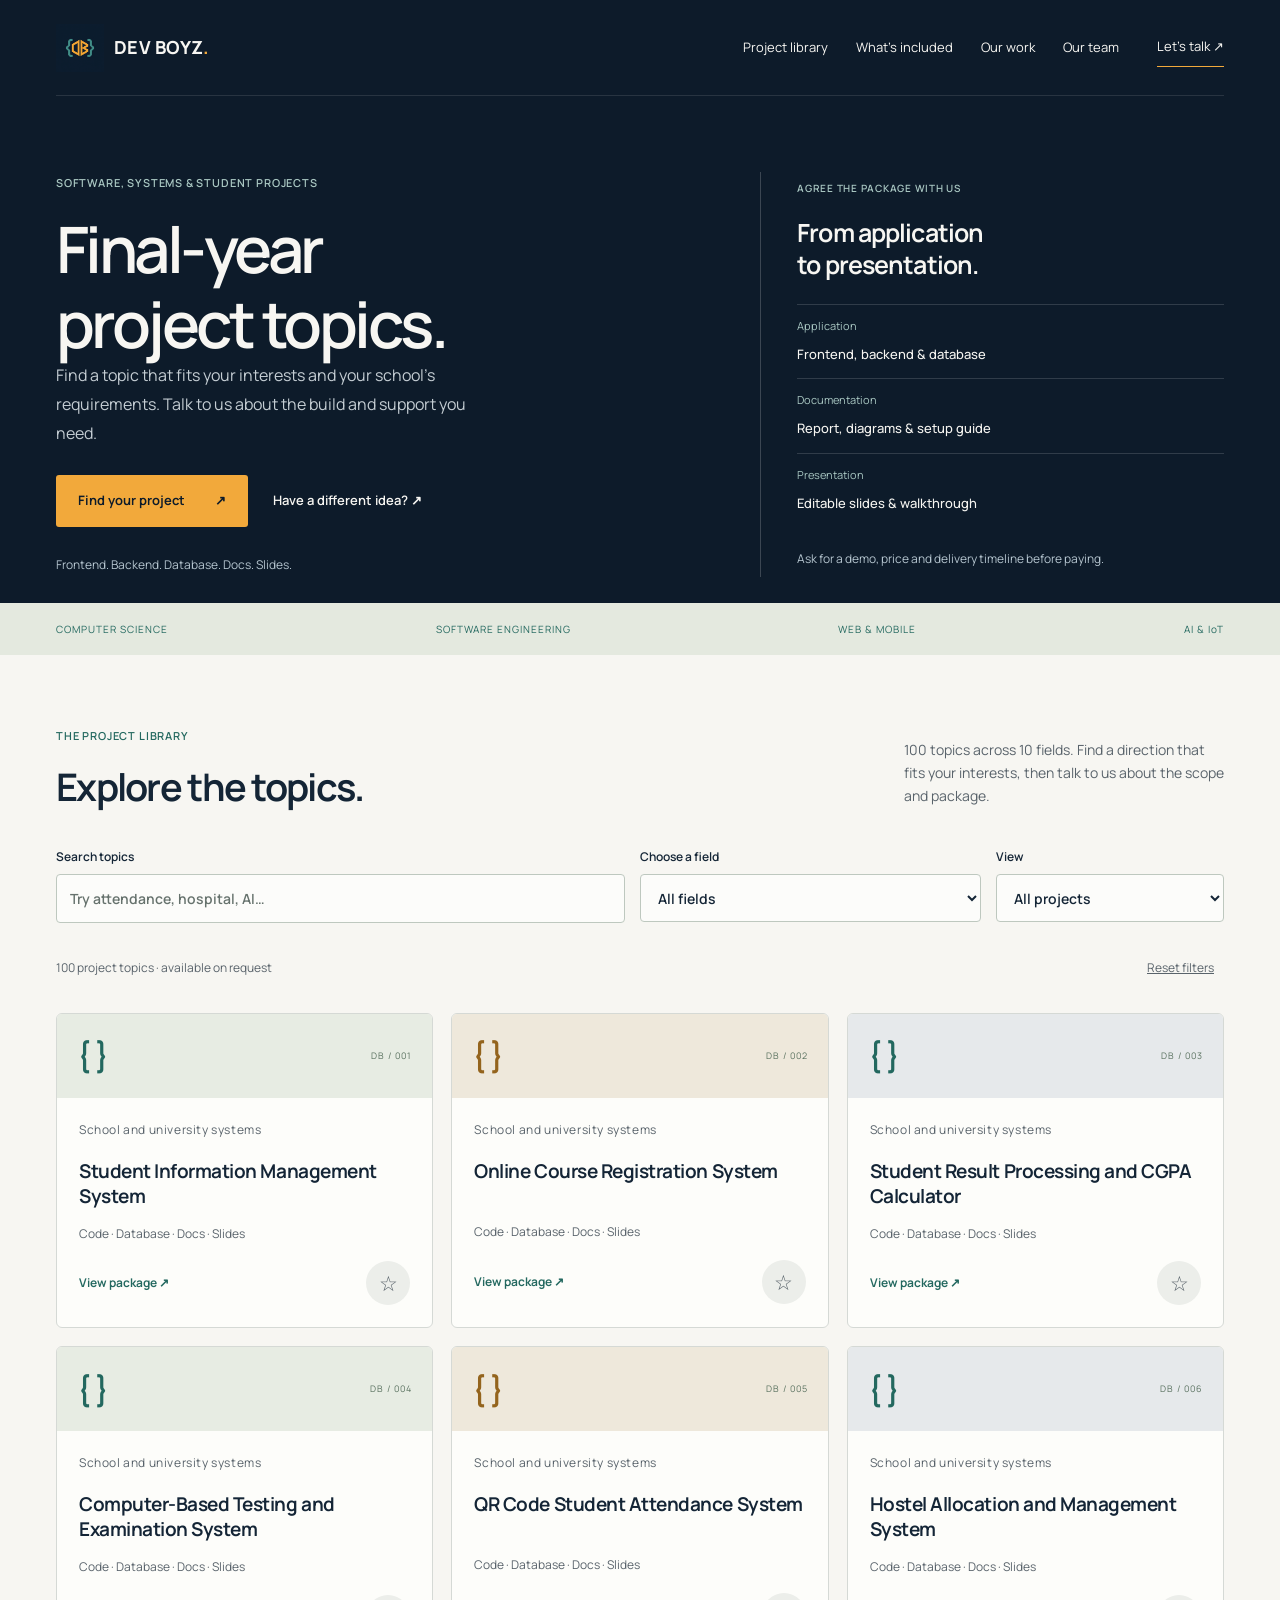
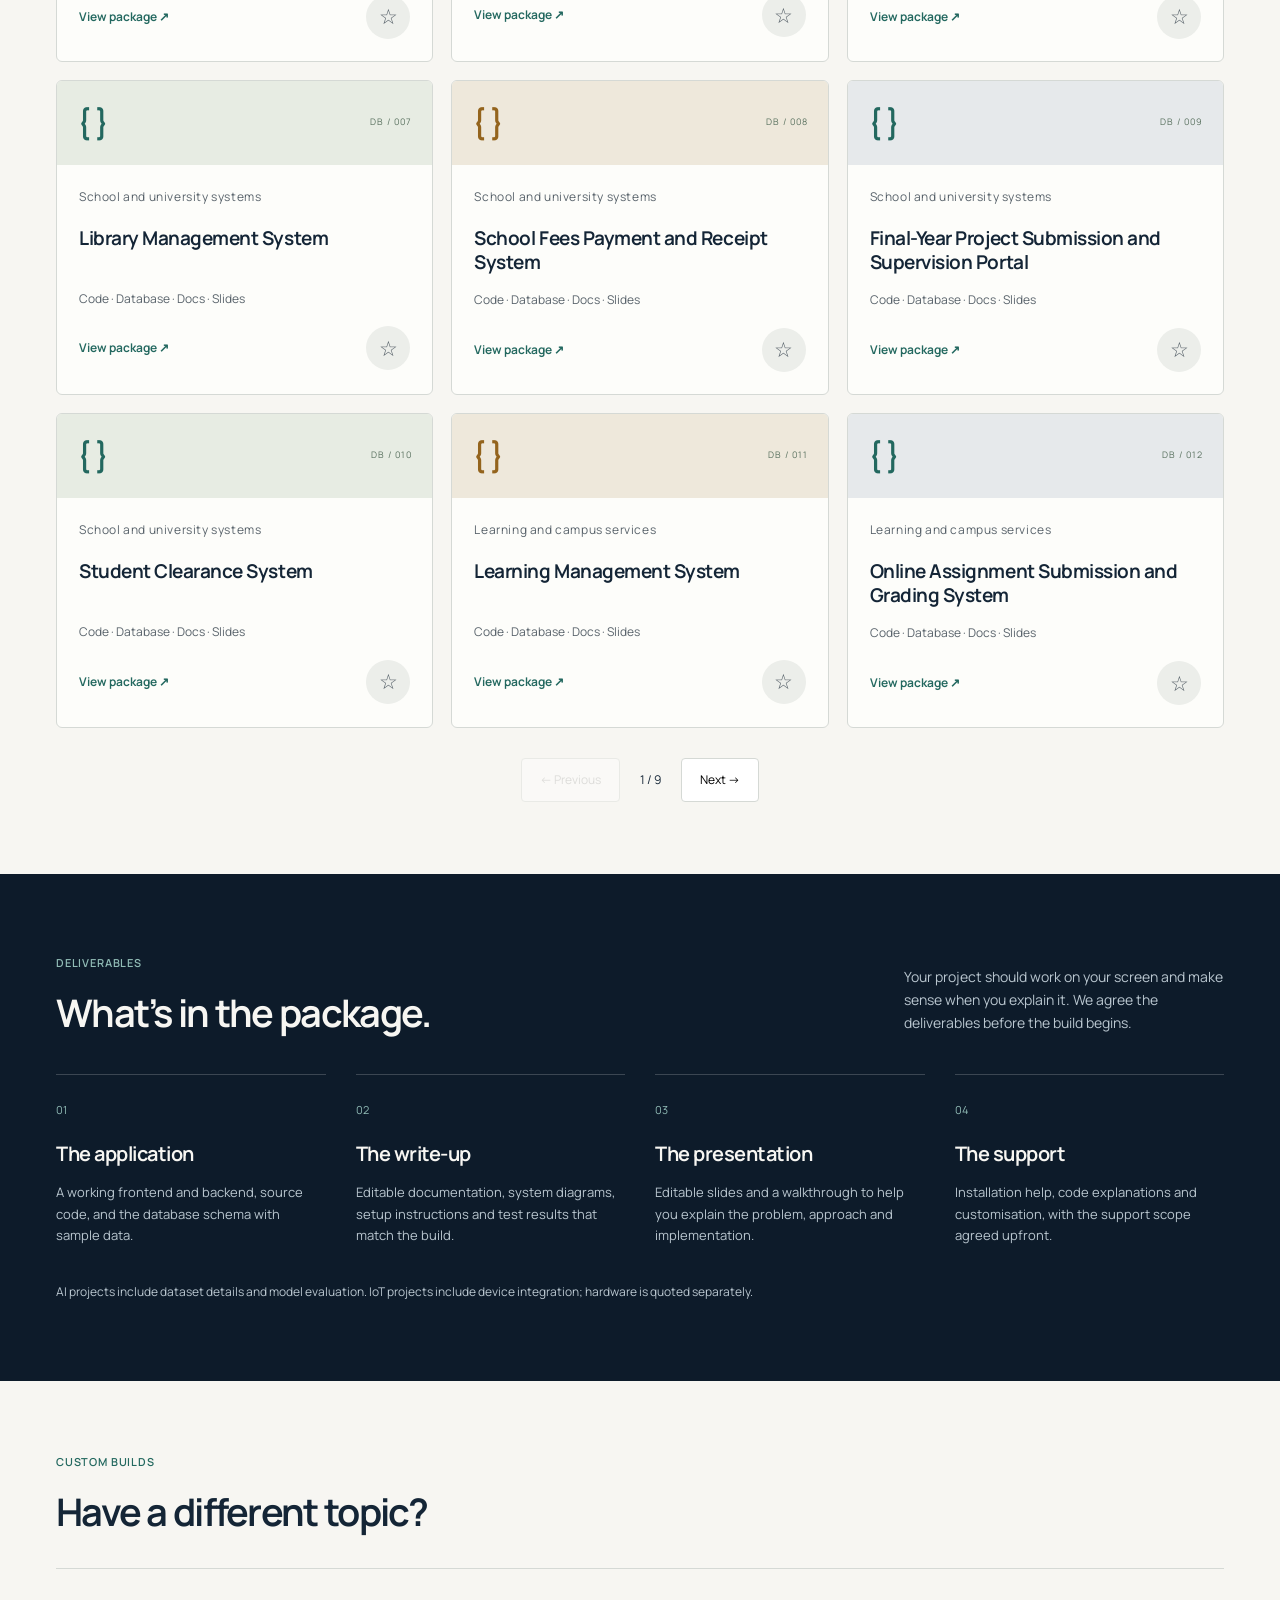
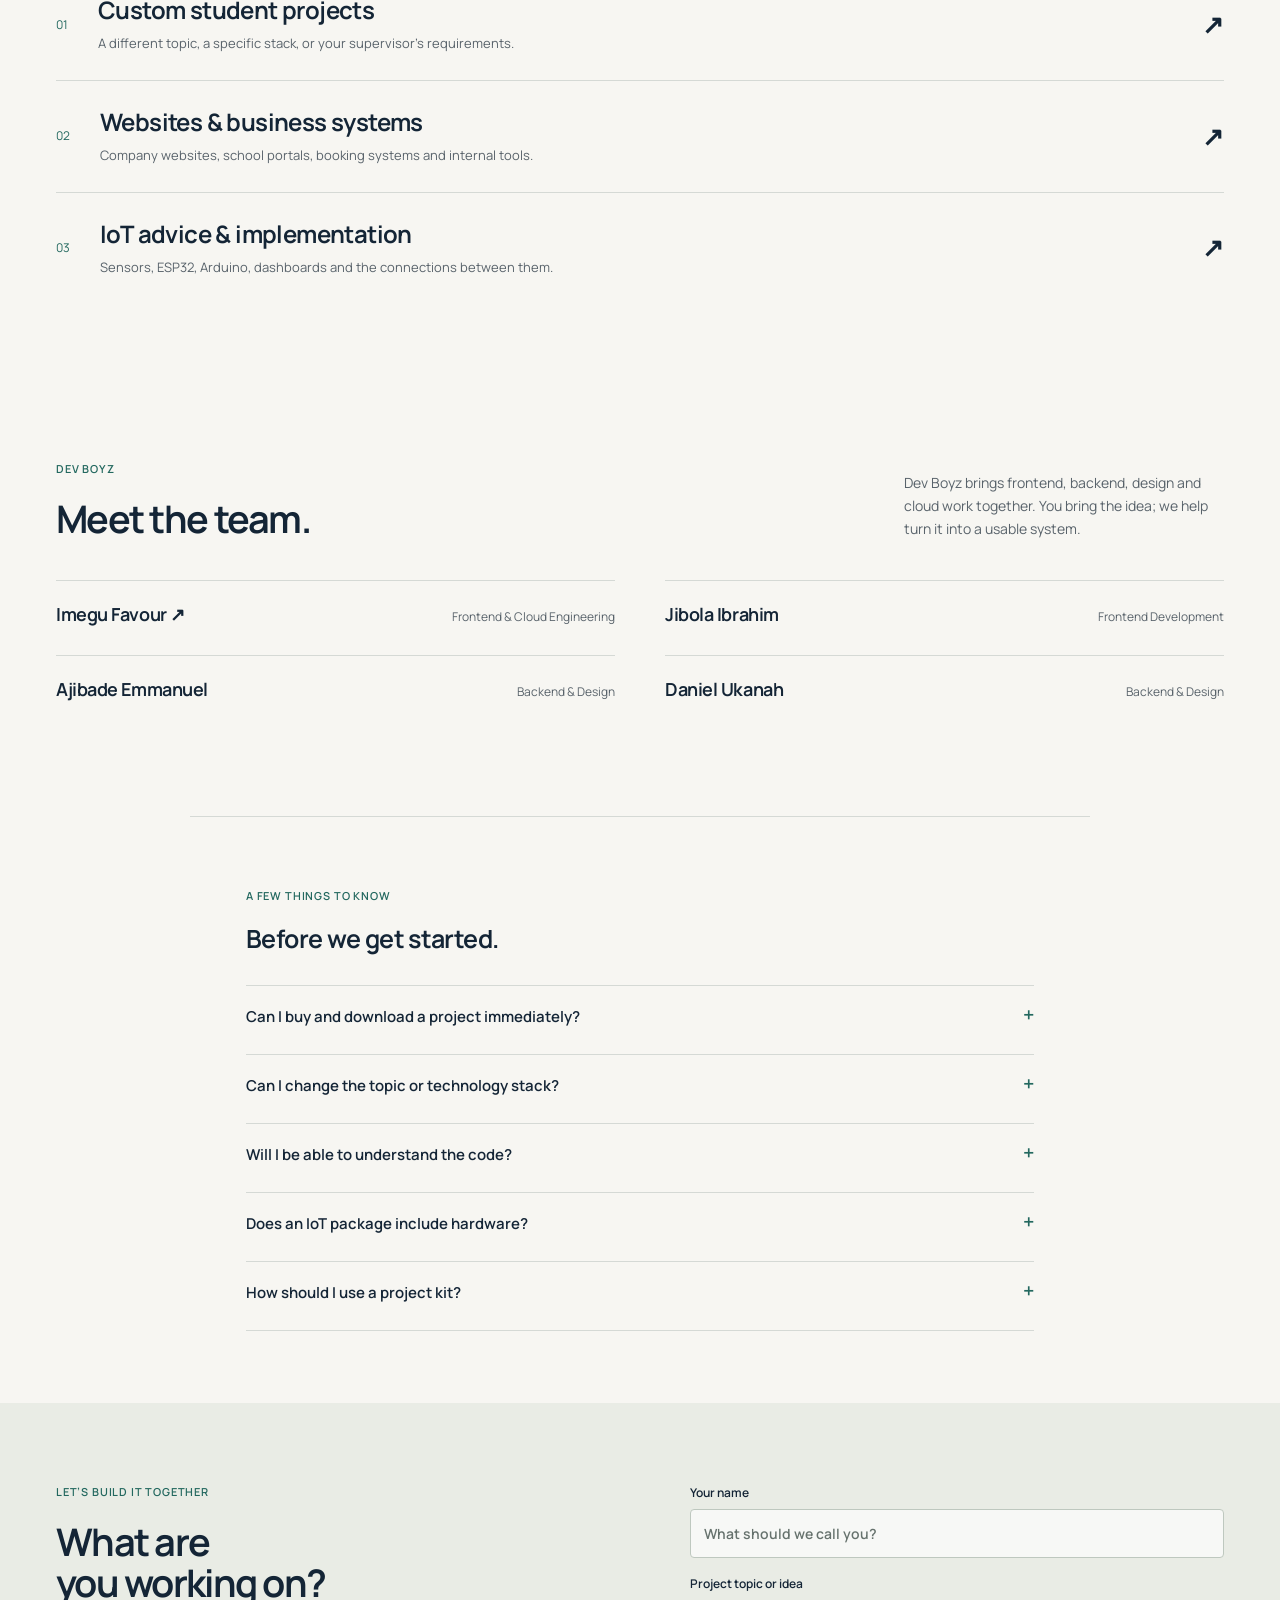
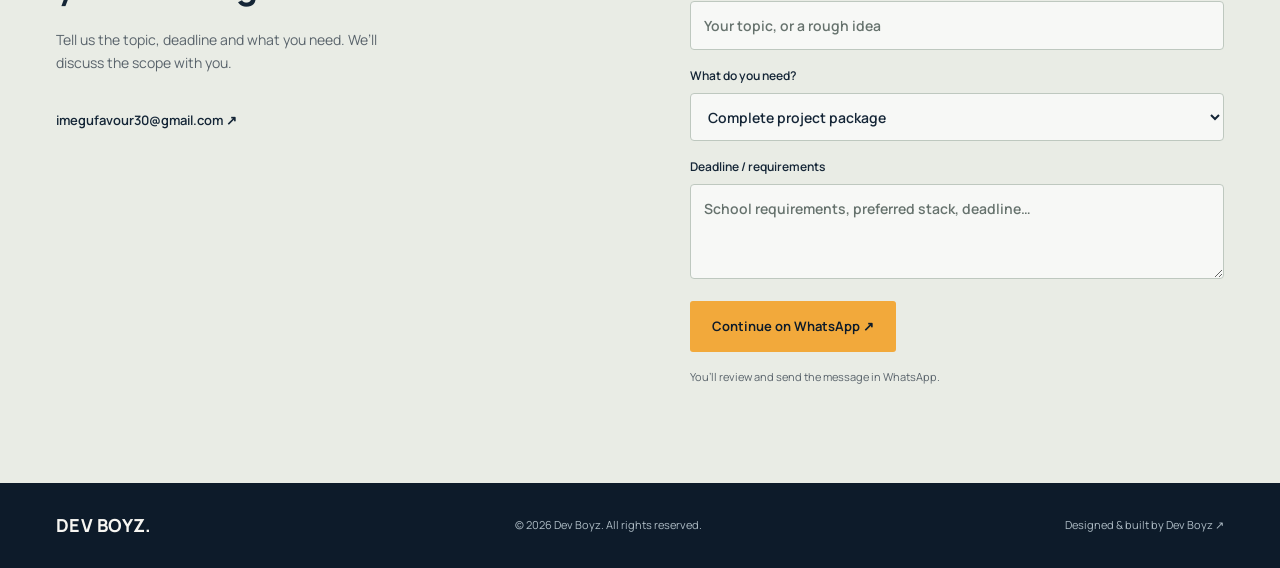
==== commit c94e8453: "Apply Gojo design method to simplify Dev Boyz and foreground actual work" ====
--- a/projects.html
+++ b/projects.html
@@ -1,13 +1,14 @@
-<!doctype html><html lang="en"><head><meta charset="utf-8"><meta name="viewport" content="width=device-width,initial-scale=1"><meta name="theme-color" content="#0d1b2a"><meta name="description" content="Explore final-year Computer Science and Software Engineering project options with Dev Boyz. Frontend, backend, database, documentation, slides and IoT guidance."><title>Project Library — Dev Boyz</title><link rel="icon" href="logo.png"><link rel="stylesheet" href="style.css"></head><body class="catalogue-page">
+<!doctype html><html lang="en"><head><meta charset="utf-8"><meta name="viewport" content="width=device-width,initial-scale=1"><meta name="theme-color" content="#0d1b2a"><meta name="description" content="Explore final-year Computer Science and Software Engineering project options with Dev Boyz. Frontend, backend, database, documentation, slides and IoT guidance."><title>Project Library — Dev Boyz</title><link rel="icon" href="logo.png"><link rel="preload" href="assets/manrope.woff" as="font" type="font/woff" crossorigin>
+<link rel="stylesheet" href="style.css"></head><body class="catalogue-page">
 <a class="skip" href="#main">Skip to content</a>
 <header class="wrap"><nav aria-label="Main navigation"><a class="brand" href="index.html"><img src="logo.png" alt="" width="48" height="48"><span>DEV BOYZ<span class="brand-dot">.</span></span></a><button class="menu-toggle" aria-expanded="false" aria-controls="navlinks">Menu <span>＋</span></button><div id="navlinks"><a href="#catalogue">Project library</a><a href="#included">What’s included</a><a href="index.html#work">Our work</a><a href="index.html#studio">Our team</a><a class="nav-contact" href="#contact">Let’s talk ↗</a></div></nav></header>
-<main id="main"><section class="hero wrap" id="home"><div class="hero-copy"><p class="eyebrow"><span class="live-dot"></span> SOFTWARE, SYSTEMS & STUDENT PROJECTS</p><h1>Find a project.<br><span>Make it yours.</span></h1><p class="intro">For the final year, and what comes after. Explore project options, make one your own, and understand every part of the build.</p><div class="actions"><a class="button primary" href="#catalogue">Find your project <span>↗</span></a><a class="text-link" href="#contact">Have a different idea? ↗</a></div><p class="hero-note">Frontend. Backend. Database. Docs. Slides.</p></div><div class="project-stage" aria-label="Illustration of the components in a project package"><div class="stage-top"><span>THE WHOLE BUILD</span><span>DB / 01</span></div><div class="preview-window"><div class="window-head"><i></i><i></i><i></i><span>student-attendance / overview</span></div><div class="dashboard"><aside><span class="mini-brand">DB.</span><b>Overview</b><span>Students</span><span>Attendance</span><span>Reports</span></aside><div class="dash-main"><small>PROJECT INTERFACE CONCEPT</small><h3>Attendance overview</h3><div class="metrics"><div><small>Present</small><b>42</b></div><div><small>Absent</small><b>06</b></div></div><div class="chart" aria-hidden="true"><i style="--h:40%"></i><i style="--h:64%"></i><i style="--h:52%"></i><i style="--h:80%"></i><i style="--h:68%"></i><i style="--h:94%"></i><i style="--h:72%"></i></div><div class="fake-row">CSC 401 <span>Attendance recorded</span></div></div></div></div><div class="file-card"><span class="file-icon">{ }</span><div><b>Your project package</b><small>Source code + database + report + slides</small></div><span>↗</span></div><div class="stage-footer"><span>Built to run.</span><span>Made to understand.</span></div></div></section>
+<main id="main"><section class="hero wrap" id="home"><div class="hero-copy"><p class="eyebrow"><span class="live-dot"></span> SOFTWARE, SYSTEMS & STUDENT PROJECTS</p><h1>Final-year<br>project topics.</h1><p class="intro">Find a topic that fits your interests and your school’s requirements. Talk to us about the build and support you need.</p><div class="actions"><a class="button primary" href="#catalogue">Find your project <span>↗</span></a><a class="text-link" href="#contact">Have a different idea? ↗</a></div><p class="hero-note">Frontend. Backend. Database. Docs. Slides.</p></div><aside class="package-overview" aria-label="Project package scope"><p class="eyebrow">AGREE THE PACKAGE WITH US</p><h2>From application<br>to presentation.</h2><ul><li><span>Application</span><b>Frontend, backend & database</b></li><li><span>Documentation</span><b>Report, diagrams & setup guide</b></li><li><span>Presentation</span><b>Editable slides & walkthrough</b></li></ul><p>Ask for a demo, price and delivery timeline before paying.</p></aside></section>
 <div class="scope-strip"><div class="wrap"><span>COMPUTER SCIENCE</span><span>SOFTWARE ENGINEERING</span><span>WEB & MOBILE</span><span>AI & IoT</span></div></div>
-<section id="catalogue" class="section wrap"><div class="section-heading"><div><p class="eyebrow">01 / THE PROJECT LIBRARY</p><h2>Explore the topics.</h2></div><p>100 topics across 10 fields. Find a direction that fits your interests, then talk to us about the scope and package.</p></div><div class="catalogue-tools"><label class="search-label"><span>Search topics</span><input id="search" type="search" placeholder="Try attendance, hospital, AI…" autocomplete="off"></label><label><span>Choose a field</span><select id="category"><option value="">All fields</option></select></label><label><span>View</span><select id="view"><option value="all">All projects</option><option value="saved">My shortlist</option></select></label></div><div class="catalogue-meta"><p id="result-count" role="status">Loading project topics…</p><button id="clear" class="subtle">Reset filters</button></div><div id="project-grid" class="project-grid" aria-busy="true"><div class="skeleton"></div><div class="skeleton"></div><div class="skeleton"></div></div><div id="pagination" class="pagination"></div><noscript><p>Enable JavaScript to browse the full catalogue, or <a href="https://wa.me/2347062723107">ask us for the topic list on WhatsApp</a>.</p></noscript></section>
-<section class="package-section" id="included"><div class="wrap"><div class="section-heading"><div><p class="eyebrow">02 / MORE THAN A DOWNLOAD</p><h2>What’s in the package.</h2></div><p>Your project should work on your screen and make sense when you explain it. We agree the deliverables before the build begins.</p></div><div class="deliverables"><article><span>01</span><h3>The application</h3><p>A working frontend and backend, source code, and the database schema with sample data.</p></article><article><span>02</span><h3>The write-up</h3><p>Editable documentation, system diagrams, setup instructions and test results that match the build.</p></article><article><span>03</span><h3>The presentation</h3><p>Editable slides and a walkthrough to help you explain the problem, approach and implementation.</p></article><article><span>04</span><h3>The support</h3><p>Installation help, code explanations and customisation, with the support scope agreed upfront.</p></article></div><p class="package-note">AI projects include dataset details and model evaluation. IoT projects include device integration; hardware is quoted separately.</p></div></section>
-<section class="section wrap"><div class="services-intro"><p class="eyebrow">03 / GOT SOMETHING ELSE IN MIND?</p><h2>Have a different topic?</h2></div><div class="service-rows"><a href="#contact"><span>01</span><div><h3>Custom student projects</h3><p>A different topic, a specific stack, or your supervisor’s requirements.</p></div><b>↗</b></a><a href="#contact"><span>02</span><div><h3>Websites & business systems</h3><p>Company websites, school portals, booking systems and internal tools.</p></div><b>↗</b></a><a href="#contact"><span>03</span><div><h3>IoT advice & implementation</h3><p>Sensors, ESP32, Arduino, dashboards and the connections between them.</p></div><b>↗</b></a></div></section>
-<section class="studio-section" id="studio"><div class="wrap"><div class="section-heading"><div><p class="eyebrow">04 / THE PEOPLE BEHIND THE BUILD</p><h2>Meet the team.</h2></div><p>Dev Boyz brings frontend, backend, design and cloud work together. You bring the idea; we help turn it into a usable system.</p></div><div class="team-grid"><article><span>IF</span><h3><a href="https://portfolio-favour12.vercel.app/" target="_blank" rel="noopener">Imegu Favour ↗</a></h3><p>Frontend & Cloud Engineering</p></article><article><span>JI</span><h3>Jibola Ibrahim</h3><p>Frontend Development</p></article><article><span>AE</span><h3>Ajibade Emmanuel</h3><p>Backend & Design</p></article><article><span>DU</span><h3>Daniel Ukanah</h3><p>Backend & Design</p></article></div></div></section>
+<section id="catalogue" class="section wrap"><div class="section-heading"><div><p class="eyebrow">THE PROJECT LIBRARY</p><h2>Explore the topics.</h2></div><p>100 topics across 10 fields. Find a direction that fits your interests, then talk to us about the scope and package.</p></div><div class="catalogue-tools"><label class="search-label"><span>Search topics</span><input id="search" type="search" placeholder="Try attendance, hospital, AI…" autocomplete="off"></label><label><span>Choose a field</span><select id="category"><option value="">All fields</option></select></label><label><span>View</span><select id="view"><option value="all">All projects</option><option value="saved">My shortlist</option></select></label></div><div class="catalogue-meta"><p id="result-count" role="status">Loading project topics…</p><button id="clear" class="subtle">Reset filters</button></div><div id="project-grid" class="project-grid" aria-busy="true"><div class="skeleton"></div><div class="skeleton"></div><div class="skeleton"></div></div><div id="pagination" class="pagination"></div><noscript><p>Enable JavaScript to browse the full catalogue, or <a href="https://wa.me/2347062723107">ask us for the topic list on WhatsApp</a>.</p></noscript></section>
+<section class="package-section" id="included"><div class="wrap"><div class="section-heading"><div><p class="eyebrow">DELIVERABLES</p><h2>What’s in the package.</h2></div><p>Your project should work on your screen and make sense when you explain it. We agree the deliverables before the build begins.</p></div><div class="deliverables"><article><span>01</span><h3>The application</h3><p>A working frontend and backend, source code, and the database schema with sample data.</p></article><article><span>02</span><h3>The write-up</h3><p>Editable documentation, system diagrams, setup instructions and test results that match the build.</p></article><article><span>03</span><h3>The presentation</h3><p>Editable slides and a walkthrough to help you explain the problem, approach and implementation.</p></article><article><span>04</span><h3>The support</h3><p>Installation help, code explanations and customisation, with the support scope agreed upfront.</p></article></div><p class="package-note">AI projects include dataset details and model evaluation. IoT projects include device integration; hardware is quoted separately.</p></div></section>
+<section class="section wrap"><div class="services-intro"><p class="eyebrow">CUSTOM BUILDS</p><h2>Have a different topic?</h2></div><div class="service-rows"><a href="#contact"><span>01</span><div><h3>Custom student projects</h3><p>A different topic, a specific stack, or your supervisor’s requirements.</p></div><b>↗</b></a><a href="#contact"><span>02</span><div><h3>Websites & business systems</h3><p>Company websites, school portals, booking systems and internal tools.</p></div><b>↗</b></a><a href="#contact"><span>03</span><div><h3>IoT advice & implementation</h3><p>Sensors, ESP32, Arduino, dashboards and the connections between them.</p></div><b>↗</b></a></div></section>
+<section class="studio-section" id="studio"><div class="wrap"><div class="section-heading"><div><p class="eyebrow">DEV BOYZ</p><h2>Meet the team.</h2></div><p>Dev Boyz brings frontend, backend, design and cloud work together. You bring the idea; we help turn it into a usable system.</p></div><div class="team-grid"><article><h3><a href="https://portfolio-favour12.vercel.app/" target="_blank" rel="noopener">Imegu Favour ↗</a></h3><p>Frontend & Cloud Engineering</p></article><article><h3>Jibola Ibrahim</h3><p>Frontend Development</p></article><article><h3>Ajibade Emmanuel</h3><p>Backend & Design</p></article><article><h3>Daniel Ukanah</h3><p>Backend & Design</p></article></div></div></section>
 <section class="section wrap faq"><p class="eyebrow">A FEW THINGS TO KNOW</p><h2>Before we get started.</h2><details><summary>Can I buy and download a project immediately?</summary><p>The catalogue currently shows topics available on request. Contact us to confirm a working demo, deliverables, price and timeline before paying. Instant checkout and downloads will come when completed packages are ready.</p></details><details><summary>Can I change the topic or technology stack?</summary><p>Yes. Send the brief and school requirements so we can agree what needs to change and provide a quote.</p></details><details><summary>Will I be able to understand the code?</summary><p>Code explanations and a project walkthrough can be included in your agreed support package. The aim is to help you adapt the project and explain how it works.</p></details><details><summary>Does an IoT package include hardware?</summary><p>Hardware requirements and costs are confirmed separately. Tell us what components you already have.</p></details><details><summary>How should I use a project kit?</summary><p>Use it as a learning foundation, adapt it to your own work, acknowledge reused materials and follow your school’s project rules.</p></details></section>
 <section id="contact" class="contact-section"><div class="wrap contact-layout"><div><p class="eyebrow">LET’S BUILD IT TOGETHER</p><h2>What are<br>you working on?</h2><p>Tell us the topic, deadline and what you need. We’ll discuss the scope with you.</p><a class="text-link" href="mailto:imegufavour30@gmail.com">imegufavour30@gmail.com ↗</a></div><form id="enquiry"><label>Your name<input name="name" autocomplete="name" required maxlength="100" placeholder="What should we call you?"></label><label>Project topic or idea<input name="topic" required maxlength="180" placeholder="Your topic, or a rough idea"></label><label>What do you need?<select name="service"><option>Complete project package</option><option>Custom project development</option><option>IoT consultation</option><option>Website or business system</option></select></label><label>Deadline / requirements<textarea name="requirements" rows="3" maxlength="1500" placeholder="School requirements, preferred stack, deadline…"></textarea></label><button class="button primary" type="submit">Continue on WhatsApp ↗</button><small>You’ll review and send the message in WhatsApp.</small><p id="form-status" role="status"></p></form></div></section></main>
 <footer class="wrap"><a class="brand" href="index.html">DEV BOYZ.</a><span>© 2026 Dev Boyz. All rights reserved.</span><span>Designed &amp; built by <a href="https://portfolio-favour12.vercel.app/" target="_blank" rel="noopener">Dev Boyz ↗</a></span></footer>
-<dialog id="project-dialog" aria-labelledby="dialog-title"><div class="dialog-inner"><button class="dialog-close" aria-label="Close project details">×</button><p id="dialog-category" class="eyebrow"></p><h2 id="dialog-title"></h2><p class="availability">Available on request</p><p>Tell us your school requirements and preferred technology stack. We’ll confirm the features, demo, timeline and price before you commit.</p><h3>Package scope</h3><ul><li>Frontend, backend and database</li><li>Source code and setup guide</li><li>Editable documentation and system diagrams</li><li>Presentation slides and project walkthrough</li></ul><p id="special-note"></p><a id="project-enquiry" class="button primary" href="#contact">Discuss this project ↗</a></div></dialog><script src="app.js" defer></script></body></html>
+<dialog id="project-dialog" aria-labelledby="dialog-title"><div class="dialog-inner"><button class="dialog-close" aria-label="Close project details">×</button><p id="dialog-category" class="eyebrow"></p><h2 id="dialog-title"></h2><p class="availability">Available on request</p><p>Tell us your school requirements and preferred technology stack. We’ll confirm the features, demo, timeline and price before you commit.</p><h3>Package scope</h3><ul><li>Frontend, backend and database</li><li>Source code and setup guide</li><li>Editable documentation and system diagrams</li><li>Presentation slides and project walkthrough</li></ul><p id="special-note"></p><a id="project-enquiry" class="button primary" href="#contact">Discuss this project ↗</a></div></dialog><script src="navigation.js" defer></script><script src="app.js" defer></script></body></html>
--- a/style.css
+++ b/style.css
@@ -1,16 +1,17 @@
-:root{--navy:#0d1b2a;--amber:#f2a93b;--teal:#3d8b82;--ink:#142536;--muted:#59636b;--paper:#f7f6f2;--silver:#eceeea;--line:#d5d9d5;--blue:#23685f;--radius:8px}
-*{box-sizing:border-box}html{scroll-behavior:smooth;scroll-padding-top:28px}body{margin:0;background:var(--paper);color:var(--ink);font-family:"Avenir Next",Avenir,"Segoe UI",Arial,sans-serif;line-height:1.65;-webkit-font-smoothing:antialiased}a{color:inherit;text-decoration:none}button,input,select,textarea{font:inherit}button{cursor:pointer}button:disabled{cursor:default}button,a,input,select,textarea{-webkit-tap-highlight-color:transparent}a:focus-visible,button:focus-visible,summary:focus-visible{outline:3px solid var(--teal);outline-offset:5px}input:focus,select:focus,textarea:focus{outline:2px solid var(--teal);outline-offset:2px}.wrap{max-width:1280px;margin:auto;padding:0 56px}h1,h2,h3,p{margin:0}h1,h2,h3{font-weight:650}h1,h2{letter-spacing:-.045em;line-height:1.1}h2{font-size:clamp(30px,3.5vw,44px)}h3{letter-spacing:-.025em;line-height:1.3}p{color:var(--muted)}.skip{position:fixed;top:-100px;left:20px;z-index:20;background:var(--amber);color:var(--navy);padding:12px}.skip:focus{top:10px}
-body>header{max-width:none;background:var(--navy);padding:0 max(56px,calc((100vw - 1168px)/2))}nav{min-height:96px;display:flex;align-items:center;justify-content:space-between;border-bottom:1px solid #ffffff1c;color:#f7f6f2;gap:32px}.brand{display:flex;align-items:center;gap:10px;font-size:18px;letter-spacing:.015em;font-weight:750;white-space:nowrap}.brand img{display:block;border-radius:0}.brand-dot{color:var(--amber)}#navlinks{display:flex;align-items:center;gap:28px;font-size:13px}#navlinks a{transition:color .18s}#navlinks a:hover{color:var(--amber)}.nav-contact{border-bottom:1px solid var(--amber);padding:8px 0;margin-left:10px}.nav-contact span{margin-left:16px;color:var(--amber)}.menu-toggle{display:none}
-.hero{display:grid;grid-template-columns:1.08fr 1fr;gap:68px;align-items:center;padding-top:78px;padding-bottom:86px;position:relative;background:var(--navy);color:var(--paper);max-width:none;padding-left:max(56px,calc((100vw - 1168px)/2));padding-right:max(56px,calc((100vw - 1168px)/2))}.eyebrow{font-size:10px;letter-spacing:.12em;font-weight:700;margin-bottom:20px;color:var(--blue)}.hero .eyebrow{color:#91bcb6}h1{font-size:clamp(42px,5.5vw,70px);font-weight:650;line-height:1.06;letter-spacing:-.05em}h1 span{color:var(--amber)}.intro{font-size:16px;max-width:440px;margin-top:26px}.hero .intro{color:#c0c8ce}.actions{display:flex;flex-wrap:wrap;gap:25px;align-items:center;margin:32px 0}.button{display:inline-flex;align-items:center;justify-content:space-between;gap:30px;padding:14px 21px;border-radius:4px;font-size:13px;font-weight:650;border:1px solid transparent;min-height:48px;transition:background .2s,transform .2s}.primary{background:var(--amber);color:var(--navy)}.primary:hover{background:#ffba51;transform:translateY(-2px)}.text-link{font-size:13px;font-weight:650;display:inline-flex;gap:16px;align-items:center;min-height:44px}.text-link:hover{color:var(--blue)}.hero .text-link:hover{color:var(--amber)}.hero-note{font-size:11px;color:#aab7c2;display:flex;gap:18px;flex-wrap:wrap;margin-top:40px}.hero-note span+span{border-left:1px solid #ffffff30;padding-left:18px}.hero-project{display:block;min-width:0;transition:transform .3s}.hero-project:hover{transform:translateY(-5px)}.project-frame{background:#e5e7dd;padding:12px 12px 0;border-radius:8px;overflow:hidden;box-shadow:0 25px 50px #0003}.project-frame-top{display:flex;justify-content:space-between;align-items:center;padding:3px 5px 14px;font-size:12px;font-weight:600;line-height:1;color:#243b31}.project-frame img{display:block;width:100%;height:292px;object-fit:cover;object-position:top;border-radius:3px 3px 0 0}.hero-project-caption{display:flex;justify-content:space-between;align-items:flex-end;gap:20px;padding-top:22px;font-size:11px;color:#aab7c2}.hero-project-caption small{font-size:8px;letter-spacing:.12em;display:block;margin-bottom:7px;color:#8cafa9}.hero-project-caption strong{display:block;font-size:21px;font-weight:600;color:var(--paper)}
-.section{padding-top:90px;padding-bottom:90px}.section-heading{display:flex;align-items:flex-end;justify-content:space-between;gap:40px;margin-bottom:40px}.section-heading>p{max-width:320px;font-size:14px}.services-layout{display:grid;grid-template-columns:.85fr 1.35fr;gap:95px}.services-heading>p:last-child{margin-top:24px;max-width:255px;font-size:14px}.service-list article{display:flex;gap:25px;border-top:1px solid var(--line);padding:26px 0}.service-list article:last-child{border-bottom:1px solid var(--line)}.service-number{font-size:11px;color:var(--teal);padding-top:5px}.service-list h3{font-size:23px;margin-bottom:12px}.service-list p{font-size:14px;max-width:500px}.service-list .text-link{margin-top:12px;color:var(--blue)}
-.work-section{background:#e9ede8;padding:80px 0}.work-grid{display:grid;grid-template-columns:1fr 1fr;gap:30px}.work-art{height:320px;overflow:hidden;border-radius:6px;background:#dce4db;transition:transform .25s}.work-art img{width:100%;height:100%;object-fit:cover;object-position:top;display:block;transition:transform .4s}.work-item:hover .work-art img{transform:scale(1.025)}.travel-art{background:#d5dedc}.work-caption{display:flex;justify-content:space-between;align-items:center;padding:21px 0}.work-caption h3{font-size:21px}.work-caption p{font-size:12px;margin-top:5px}.work-caption>span{width:40px;height:40px;border:1px solid #bbc7bd;display:grid;place-items:center;border-radius:50%;font-size:22px}.portfolio-row{display:flex;align-items:center;justify-content:space-between;gap:30px;margin-top:15px;padding-top:22px;border-top:1px solid #c8d1c9}.portfolio-row p{font-size:13px}.portfolio-row .text-link{color:var(--blue)}
-.process-grid{list-style:none;margin:0;padding:0;display:grid;grid-template-columns:repeat(4,1fr);gap:30px}.process-grid li{border-top:1px solid var(--line);padding-top:18px}.process-grid span{color:var(--teal);font-size:11px}.process-grid h3{font-size:18px;margin:18px 0 12px}.process-grid p{font-size:13px}.student-feature{background:var(--navy);color:var(--paper);padding:72px 0}.student-layout{display:grid;grid-template-columns:1fr 1fr;gap:90px;align-items:center}.student-feature .eyebrow{color:#91bcb6}.student-feature p:not(.eyebrow){color:#b9c6cf;max-width:400px;margin:22px 0 28px;font-size:14px}.student-index{border-top:1px solid #ffffff30}.index-title{display:block;padding:22px 0 10px;font-size:9px;letter-spacing:.13em;color:#89b8b0}.student-index>a{display:flex;align-items:center;gap:22px;padding:20px 0;border-bottom:1px solid #ffffff22;font-size:16px}.student-index>a:hover{color:var(--amber)}.student-index>a>span{font-size:10px;color:#8da99e}.student-index b{margin-left:auto;color:var(--amber);font-weight:400}.student-index p{font-size:11px!important;margin-bottom:0!important}
-.studio-section{padding:85px 0}.team-grid{display:grid;grid-template-columns:repeat(4,1fr);gap:30px}.team-grid article{border-top:1px solid var(--line);padding-top:24px}.team-grid article>span{display:flex;align-items:center;justify-content:center;width:52px;height:52px;border-radius:50%;background:#e5ece7;color:var(--blue);font-weight:650;font-size:15px;margin-bottom:22px}.team-grid h3{font-size:17px;margin-bottom:7px}.team-grid p{font-size:11px}.team-grid a:hover{color:var(--blue)}.faq{display:grid;grid-template-columns:.85fr 1.35fr;gap:95px;border-top:1px solid var(--line);padding-top:70px}.faq h2{font-size:34px}.faq details{border-bottom:1px solid var(--line);padding:19px 0}.faq details:first-child{padding-top:0}.faq summary{cursor:pointer;font-size:15px;font-weight:600;min-height:30px;list-style:none;display:flex;justify-content:space-between;gap:20px}.faq summary::-webkit-details-marker{display:none}.faq summary:after{content:'+';color:var(--blue);font-size:20px;line-height:1}.faq details[open] summary:after{content:'−'}.faq details p{font-size:13px;margin:15px 0 6px;max-width:550px}
-.contact-section{background:#e9ece5;padding:80px 0}.contact-layout{display:grid;grid-template-columns:1fr 1fr;gap:100px}.contact-layout>div>p:not(.eyebrow){max-width:330px;margin:24px 0;font-size:14px}.contact-email{font-size:17px;display:inline-flex;gap:18px;border-bottom:1px solid #bdc9be;padding-bottom:9px;overflow-wrap:anywhere}.contact-note{font-size:11px!important;margin-top:24px!important}.contact-note a{display:block;color:var(--blue);font-weight:650;margin-top:4px}.contact-layout form{display:flex;flex-direction:column;gap:16px}label{display:block;font-size:12px;font-weight:600}label>span{display:block;margin-bottom:7px}input,select,textarea{width:100%;background:#ffffffa8;border:1px solid #bec8bf;border-radius:4px;padding:12px 13px;color:var(--ink);font-size:14px;min-height:48px}textarea{resize:vertical}input::placeholder,textarea::placeholder{color:#66726d}.contact-layout label input,.contact-layout label select,.contact-layout label textarea{margin-top:7px}.contact-layout form small{font-size:11px;color:var(--muted)}.contact-layout .button{align-self:flex-start}.contact-layout #form-status{font-size:12px}footer{background:var(--navy);color:#aebcc5;font-size:11px}.footer-inner,footer.wrap{display:flex;justify-content:space-between;align-items:center;gap:25px;padding-top:28px;padding-bottom:28px}footer .brand{color:var(--paper)}footer a:hover{color:var(--amber)}footer.wrap{max-width:none;padding-left:max(56px,calc((100vw - 1168px)/2));padding-right:max(56px,calc((100vw - 1168px)/2))}
+@font-face{font-family:Manrope;src:url("assets/manrope.woff") format("woff");font-weight:200 800;font-display:swap}
+:root{--navy:#0d1b2a;--amber:#f2a93b;--teal:#3d8b82;--ink:#142536;--muted:#59636b;--paper:#f7f6f2;--silver:#eceeea;--line:#d5d9d5;--accent-ink:#23685f;--success:#23685f;--error:#a7372c;--focus:#3d8b82;--radius:8px}
+*{box-sizing:border-box}html{scroll-behavior:smooth;scroll-padding-top:28px}body{margin:0;background:var(--paper);color:var(--ink);font-family:Manrope,"Segoe UI",Arial,sans-serif;line-height:1.65;-webkit-font-smoothing:antialiased}a{color:inherit;text-decoration:none}button,input,select,textarea{font:inherit}button{cursor:pointer}button:disabled{cursor:default}button,a,input,select,textarea{-webkit-tap-highlight-color:transparent}a:focus-visible,button:focus-visible,summary:focus-visible{outline:3px solid var(--teal);outline-offset:5px}input:focus,select:focus,textarea:focus{outline:2px solid var(--teal);outline-offset:2px}.wrap{max-width:1280px;margin:auto;padding:0 56px}h1,h2,h3,p{margin:0}h1,h2,h3{font-weight:650}h1,h2{letter-spacing:-.045em;line-height:1.1}h2{font-size:clamp(28px,3vw,38px)}h3{letter-spacing:-.025em;line-height:1.3}p{color:var(--muted)}.skip{position:fixed;top:-100px;left:20px;z-index:20;background:var(--amber);color:var(--navy);padding:12px}.skip:focus{top:10px}
+body>header.wrap{max-width:none;background:var(--navy);padding:0 max(56px,calc((100vw - 1168px)/2))}nav{min-height:96px;display:flex;align-items:center;justify-content:space-between;border-bottom:1px solid #ffffff1c;color:#f7f6f2;gap:32px}.brand{display:flex;align-items:center;gap:10px;font-size:18px;letter-spacing:.015em;font-weight:750;white-space:nowrap}.brand img{display:block;border-radius:0}.brand-dot{color:var(--amber)}#navlinks{display:flex;align-items:center;gap:28px;font-size:13px}#navlinks a{transition:color .18s}#navlinks a:hover{color:var(--amber)}.nav-contact{border-bottom:1px solid var(--amber);padding:8px 0;margin-left:10px}.nav-contact span{margin-left:16px;color:var(--amber)}.menu-toggle{display:none}
+.hero{display:grid;grid-template-columns:1.4fr 1fr;gap:38px 100px;align-items:center;padding-top:76px;padding-bottom:26px;background:var(--navy);color:var(--paper);max-width:none;padding-left:max(56px,calc((100vw - 1168px)/2));padding-right:max(56px,calc((100vw - 1168px)/2))}.eyebrow{font-size:11px;letter-spacing:.075em;font-weight:600;margin-bottom:20px;color:var(--accent-ink)}.hero .eyebrow{color:#a9c7c2}h1{font-size:clamp(40px,4.7vw,62px);font-weight:600;line-height:1.16;letter-spacing:-.055em}h1 span{color:var(--amber)}.intro{font-size:16px;max-width:440px;margin-top:0}.hero .intro{color:#c4cdd3;line-height:1.8}.hero-brief{padding-top:18px}.hero-brief .button{margin-top:25px}.hero-secondary{display:block;margin-top:22px;font-size:12px;color:#b8c6cf}.hero-secondary span{display:block;color:var(--paper);margin-top:4px}.hero-secondary:hover span{color:var(--amber)}.hero-foot{grid-column:1/-1;border-top:1px solid #ffffff26;margin-top:18px;padding-top:20px;display:flex;justify-content:space-between;gap:20px;font-size:11px;color:#b5c5cf}.hero-foot a{color:var(--paper);display:inline-flex;gap:18px}.hero-foot a:hover{color:var(--amber)}.actions{display:flex;flex-wrap:wrap;gap:25px;align-items:center;margin:28px 0}.button{display:inline-flex;align-items:center;justify-content:space-between;gap:30px;padding:14px 21px;border-radius:3px;font-size:13px;font-weight:650;border:1px solid transparent;min-height:48px;transition:background .2s}.primary{background:var(--amber);color:var(--navy)}.primary:hover{background:#ffba51}.text-link{font-size:13px;font-weight:600;display:inline-flex;gap:16px;align-items:center;min-height:44px}.text-link:hover{color:var(--accent-ink)}.hero .text-link:hover{color:var(--amber)}.hero-note{font-size:12px;color:#b5c5cf}.package-overview{border-left:1px solid #ffffff30;padding:8px 0 8px 36px}.package-overview h2{font-size:25px;letter-spacing:-.035em;line-height:1.3}.package-overview ul{padding:0;margin:22px 0;list-style:none}.package-overview li{padding:12px 0;border-top:1px solid #ffffff25}.package-overview li span{display:block;font-size:11px;color:#a9c7c2;margin-bottom:5px}.package-overview b{font-size:13px;font-weight:500}.package-overview>p:last-child{font-size:12px;color:#b5c5cf}.package-overview .eyebrow{font-size:10px}
+
+.section{padding-top:72px;padding-bottom:72px}.section-heading{display:flex;align-items:flex-end;justify-content:space-between;gap:40px;margin-bottom:40px}.section-heading>p{max-width:320px;font-size:14px}.services-layout{display:grid;grid-template-columns:.85fr 1.35fr;gap:95px}.services-heading>p:not(.eyebrow){margin-top:20px;max-width:290px;font-size:14px}.services-heading .scope-note{padding-top:20px;border-top:1px solid var(--line);font-size:12px!important}.service-list article{display:block;border-top:1px solid var(--line);padding:26px 0}.service-list article:last-child{border-bottom:1px solid var(--line)}.service-number{font-size:11px;color:var(--teal);padding-top:5px}.service-list h3{font-size:21px;margin-bottom:12px}.service-list p{font-size:14px;max-width:500px}.service-list .text-link{margin-top:12px;color:var(--accent-ink)}
+.work-section{background:var(--paper);padding:58px 0 68px;border-bottom:1px solid var(--line)}.work-grid{display:grid;grid-template-columns:1.17fr 1fr;gap:42px;align-items:start}.work-item:nth-child(2){margin-top:56px}.work-art{aspect-ratio:1.48;height:auto;overflow:hidden;border-radius:2px;background:#dce4db}.work-item:nth-child(2) .work-art{aspect-ratio:1.35}.work-art img{width:100%;height:100%;object-fit:cover;object-position:top;display:block;transition:transform .4s}.work-item:hover .work-art img{transform:scale(1.025)}.travel-art{background:#d5dedc}.work-caption{display:flex;justify-content:space-between;align-items:center;padding:21px 0}.work-caption h3{font-size:21px}.work-caption p{font-size:12px;margin-top:5px}.work-caption>span{font-size:24px;color:var(--accent-ink)}.portfolio-row{display:flex;align-items:center;justify-content:space-between;gap:30px;margin-top:15px;padding-top:22px;border-top:1px solid #c8d1c9}.portfolio-row p{font-size:13px}.portfolio-row .text-link{color:var(--accent-ink)}
+.student-feature{background:#e8ede7;color:var(--ink);padding:62px 0}.student-layout{display:grid;grid-template-columns:1fr 1fr;gap:90px;align-items:center}.student-feature .eyebrow{color:var(--accent-ink)}.student-feature p:not(.eyebrow){color:var(--muted);max-width:400px;margin:22px 0 28px;font-size:14px}.student-index{border-top:1px solid #bbcbbf}.index-title{display:block;padding:22px 0 10px;font-size:9px;letter-spacing:.13em;color:var(--accent-ink)}.student-index>a{display:flex;align-items:center;gap:22px;padding:20px 0;border-bottom:1px solid #bbcbbf;font-size:16px}.student-index>a:hover{color:var(--accent-ink)}.student-index>a>span{font-size:10px;color:#8da99e}.student-index b{margin-left:auto;color:var(--accent-ink);font-weight:400}.student-index p{font-size:11px!important;margin-bottom:0!important}
+.studio-section{padding:85px 0}.team-grid{display:grid;grid-template-columns:1fr 1fr;gap:0 50px}.team-grid article{border-top:1px solid var(--line);padding:22px 0;display:flex;justify-content:space-between;align-items:baseline;gap:20px}.team-grid h3{font-size:18px;margin-bottom:7px}.team-grid p{font-size:12px}.team-grid a:hover{color:var(--accent-ink)}.faq{display:grid;grid-template-columns:.85fr 1.35fr;gap:95px;border-top:1px solid var(--line);padding-top:70px}.faq h2{font-size:25px;letter-spacing:-.025em}.faq details{border-bottom:1px solid var(--line);padding:19px 0}.faq details:first-child{padding-top:0}.faq summary{cursor:pointer;font-size:15px;font-weight:600;min-height:30px;list-style:none;display:flex;justify-content:space-between;gap:20px}.faq summary::-webkit-details-marker{display:none}.faq summary:after{content:'+';color:var(--accent-ink);font-size:20px;line-height:1}.faq details[open] summary:after{content:'−'}.faq details p{font-size:13px;margin:15px 0 6px;max-width:550px}
+.contact-section{background:#e9ece5;padding:80px 0}.contact-layout{display:grid;grid-template-columns:1fr 1fr;gap:100px}.contact-layout>div>p:not(.eyebrow){max-width:330px;margin:24px 0;font-size:14px}.contact-email{font-size:17px;display:inline-flex;gap:18px;border-bottom:1px solid #bdc9be;padding-bottom:9px;overflow-wrap:anywhere}.contact-note{font-size:11px!important;margin-top:24px!important}.contact-note a{display:block;color:var(--accent-ink);font-weight:650;margin-top:4px}.contact-layout form{display:flex;flex-direction:column;gap:16px}label{display:block;font-size:12px;font-weight:600}label>span{display:block;margin-bottom:7px}input,select,textarea{width:100%;background:#ffffffa8;border:1px solid #bec8bf;border-radius:4px;padding:12px 13px;color:var(--ink);font-size:14px;min-height:48px}textarea{resize:vertical}input::placeholder,textarea::placeholder{color:#66726d}.contact-layout label input,.contact-layout label select,.contact-layout label textarea{margin-top:7px}.contact-layout form small{font-size:11px;color:var(--muted)}.contact-layout .button{align-self:flex-start}.contact-layout #form-status{font-size:12px}footer{background:var(--navy);color:#aebcc5;font-size:11px}.footer-inner,footer.wrap{display:flex;justify-content:space-between;align-items:center;gap:25px;padding-top:28px;padding-bottom:28px}footer .brand{color:var(--paper)}footer a:hover{color:var(--amber)}footer.wrap{max-width:none;padding-left:max(56px,calc((100vw - 1168px)/2));padding-right:max(56px,calc((100vw - 1168px)/2))}
 /* Project library shares the same identity. */
-.live-dot{display:none}.catalogue-page .hero{gap:55px}.catalogue-page h1{font-size:clamp(40px,5vw,64px)}.project-stage{background:#e3e9df;padding:24px;border-radius:8px;position:relative;color:var(--ink)}.stage-top,.stage-footer{display:flex;justify-content:space-between;font-size:9px;letter-spacing:.06em;color:#536d61;gap:15px}.stage-top{padding-bottom:20px}.preview-window{background:white;border:1px solid #d2d8d1;border-radius:5px;overflow:hidden}.window-head{background:#f4f5f0;display:flex;align-items:center;gap:5px;padding:12px;border-bottom:1px solid var(--line);font-size:9px;color:var(--muted)}.window-head i{width:6px;height:6px;background:#c0cbbf;border-radius:50%}.window-head span{margin-left:12px}.dashboard{display:grid;grid-template-columns:95px 1fr;min-height:260px}.dashboard aside{background:#f4f5f0;border-right:1px solid var(--line);display:flex;flex-direction:column;gap:18px;padding:18px 13px;font-size:9px;color:var(--muted)}.dashboard aside b{background:#e4ece1;color:var(--blue);padding:6px}.mini-brand{font-size:20px;font-weight:750;color:var(--blue)}.dash-main{padding:20px;min-width:0}.dash-main>small{font-size:7px;letter-spacing:1px}.dash-main h3{font-size:16px;margin:7px 0 18px}.metrics{display:flex;gap:12px}.metrics div{width:50%;background:#f0f2eb;padding:10px;border-radius:3px}.metrics small{font-size:9px;display:block}.metrics b{font-size:23px}.chart{display:flex;align-items:flex-end;gap:10px;height:70px;padding:12px 5px 0}.chart i{height:var(--h);background:var(--teal);width:100%;border-radius:2px 2px 0 0}.chart i:nth-child(even){opacity:.5}.fake-row{font-size:9px;display:flex;justify-content:space-between;margin-top:15px;padding-top:10px;border-top:1px solid var(--line)}.fake-row span{color:#256c4c}.file-card{display:flex;align-items:center;gap:12px;background:var(--navy);color:white;padding:16px;margin:18px 0}.file-icon{padding:7px;font-size:20px;color:var(--amber)}.file-card b{font-size:12px}.file-card small{display:block;font-size:9px;color:#bcc8d6}.file-card>span:last-child{margin-left:auto}.scope-strip{background:#e4e9df;color:var(--blue)}.scope-strip .wrap{display:flex;justify-content:space-between;padding-top:18px;padding-bottom:18px;gap:20px;font-size:10px;letter-spacing:.1em}.catalogue-tools{display:grid;grid-template-columns:2fr 1.2fr .8fr;gap:15px}.catalogue-meta{display:flex;justify-content:space-between;align-items:center;margin:23px 0;font-size:12px}.subtle{background:none;border:0;color:var(--muted);text-decoration:underline;padding:10px;min-height:44px}.project-grid{display:grid;grid-template-columns:repeat(3,1fr);gap:18px}.project-card{border:1px solid var(--line);border-radius:6px;overflow:hidden;background:#fdfdfa;transition:border-color .2s}.project-card:hover{border-color:var(--teal)}.card-art{height:84px;background:#e7ece3;padding:20px;display:flex;align-items:center;justify-content:space-between}.card-art .symbol{font-size:30px;font-weight:650;color:var(--blue)}.card-art>span:last-child{font-size:9px;letter-spacing:1px;color:#59715f}.project-card:nth-child(3n+2) .card-art{background:#eee8db}.project-card:nth-child(3n+2) .symbol{color:#94641d}.project-card:nth-child(3n+3) .card-art{background:#e6e9eb}.card-content{padding:22px}.card-category{font-size:9px;letter-spacing:.05em;min-height:32px}.card-content h3{font-size:19px;margin:7px 0 15px;min-height:48px}.card-content>p{font-size:11px}.card-bottom{display:flex;justify-content:space-between;align-items:center;margin-top:18px}.details-button{border:0;background:none;padding:10px 0;min-height:44px;font-weight:650;color:var(--blue);font-size:12px}.save-button{background:var(--silver);border:0;border-radius:50%;width:44px;height:44px;color:var(--muted);font-size:21px}.save-button[aria-pressed=true]{background:#f2e4c9;color:#815212}.pagination{display:flex;align-items:center;justify-content:center;gap:20px;margin-top:30px;font-size:12px}.pagination button{border:1px solid var(--line);background:white;border-radius:4px;padding:10px 18px;min-height:44px}.pagination button:disabled{opacity:.4}.empty{padding:35px;background:var(--silver);border-radius:6px;grid-column:1/-1}.package-section{background:var(--navy);color:var(--paper);padding:80px 0}.package-section .eyebrow,.package-section .deliverables span{color:#91bcb6}.package-section p{color:#b9c6cf}.deliverables{display:grid;grid-template-columns:repeat(4,1fr);gap:30px}.deliverables article{border-top:1px solid #ffffff30;padding-top:20px}.deliverables span{font-size:11px}.deliverables h3{font-size:20px;margin:20px 0 15px}.deliverables p{font-size:13px}.package-note{font-size:12px;margin-top:35px}.services-intro{margin-bottom:35px}.service-rows>a{display:flex;gap:30px;align-items:center;padding:25px 0;border-top:1px solid var(--line)}.service-rows>a>span{color:var(--blue);font-size:12px}.service-rows h3{font-size:24px;margin-bottom:8px}.service-rows p{font-size:13px}.service-rows b{margin-left:auto;font-size:26px}.service-rows>a:hover h3{color:var(--blue)}.catalogue-page .faq{display:block;max-width:900px}.catalogue-page .faq h2{margin-bottom:32px}.catalogue-page .faq details:first-of-type{border-top:1px solid var(--line)}dialog{max-width:580px;width:calc(100% - 32px);border:0;border-radius:8px;color:var(--ink);background:var(--paper);padding:0;max-height:90dvh}dialog::backdrop{background:#0d1b2abf}.dialog-inner{padding:40px}.dialog-close{position:absolute;right:12px;top:10px;border:0;background:var(--silver);width:44px;height:44px;border-radius:50%;font-size:26px}.dialog-inner h2{font-size:32px;padding-right:15px;margin-bottom:20px}.dialog-inner p{font-size:14px;margin-bottom:20px}.dialog-inner .availability{color:var(--blue)}.dialog-inner h3{font-size:17px}.dialog-inner ul{padding-left:20px;font-size:14px;line-height:2}.skeleton{height:300px;border-radius:6px;background:linear-gradient(100deg,#e9ece4 30%,#f9faf6 50%,#e9ece4 70%);background-size:200% 100%;animation:shimmer 1.5s infinite}@keyframes shimmer{to{background-position:-200% 0}}
-@media(min-width:1450px){.hero{gap:90px}.hero-project{max-width:520px}.project-frame img{height:310px}}
-@media(max-width:1050px){.wrap{padding-left:32px;padding-right:32px}body>header,.hero,footer.wrap{padding-left:32px;padding-right:32px}.hero{gap:38px}#navlinks{gap:18px;font-size:12px}.services-layout,.faq{gap:55px}.student-layout,.contact-layout{gap:55px}.project-frame img{height:265px}.work-art{height:280px}}
-@media(max-width:760px){.wrap{padding-left:24px;padding-right:24px}body>header,.hero,footer.wrap{padding-left:24px;padding-right:24px}nav{min-height:80px;position:relative;gap:20px}.brand{font-size:16px}.brand img{width:42px;height:42px}.menu-toggle{display:flex;gap:14px;align-items:center;border:1px solid #ffffff35;background:none;color:var(--paper);border-radius:4px;padding:10px 14px;min-height:44px;font-size:12px}#navlinks{display:none;position:absolute;top:79px;left:0;right:0;background:var(--navy);border:1px solid #ffffff30;padding:14px;border-radius:4px;z-index:10;align-items:stretch;gap:5px}#navlinks.open{display:flex;flex-direction:column}#navlinks a{padding:12px;min-height:44px}.nav-contact{margin-left:0}.hero{grid-template-columns:1fr;padding-top:52px;padding-bottom:52px;gap:40px}.hero-copy{max-width:570px}h1{font-size:clamp(42px,8vw,60px)}.intro{font-size:15px;max-width:460px}.actions{margin:26px 0;gap:18px}.hero-note{margin-top:26px;gap:12px;font-size:10px}.hero-note span+span{padding-left:12px}.hero-project{max-width:560px;width:100%;justify-self:center}.project-frame img{height:300px}.hero-project-caption{padding-top:16px}.section{padding-top:60px;padding-bottom:60px}.section-heading{display:block;margin-bottom:30px}.section-heading>p{margin-top:18px;max-width:450px}.services-layout,.faq{grid-template-columns:1fr;gap:35px}.services-heading h2 br{display:none}.services-heading h2 br:after{content:' '}.services-heading>p:last-child{max-width:400px;margin-top:16px}.service-list h3{font-size:22px}.work-section{padding:60px 0}.work-grid{gap:22px}.work-art{height:235px}.portfolio-row{align-items:flex-start;gap:10px;flex-direction:column}.process-grid,.team-grid,.deliverables{grid-template-columns:1fr 1fr;gap:30px 22px}.student-layout,.contact-layout{grid-template-columns:1fr;gap:38px}.student-feature,.studio-section,.package-section,.contact-section{padding:60px 0}.student-feature p:not(.eyebrow){max-width:500px}.student-index>a{font-size:15px}.faq{padding-top:50px}.faq h2{font-size:30px}.contact-email{font-size:16px}.contact-layout>div>p:not(.eyebrow){max-width:420px}.footer-inner,footer.wrap{flex-wrap:wrap;gap:18px}footer .brand{width:100%}.catalogue-page .hero{gap:35px}.catalogue-page h1{font-size:clamp(42px,8vw,60px)}.project-stage{max-width:520px;width:100%;justify-self:center}.catalogue-tools{grid-template-columns:1fr 1fr}.search-label{grid-column:1/-1}.project-grid{grid-template-columns:repeat(2,1fr);gap:12px}.card-content{padding:16px}.card-content h3{font-size:17px;min-height:65px}.card-category{min-height:40px}.dialog-inner{padding:36px 24px}.dialog-inner h2{font-size:28px}.service-rows>a{gap:15px}.service-rows h3{font-size:21px}}
-@media(max-width:480px){.wrap{padding-left:20px;padding-right:20px}body>header,.hero,footer.wrap{padding-left:20px;padding-right:20px}h1{font-size:clamp(38px,10.8vw,50px)}.hero{padding-top:42px}.eyebrow{font-size:9px;letter-spacing:.1em}.hero .actions{gap:10px 20px}.hero .button{width:100%}.hero-note{gap:8px;font-size:9px}.hero-note span+span{padding-left:8px}.project-frame{padding:9px 9px 0}.project-frame img{height:232px}.hero-project-caption{font-size:10px}.hero-project-caption strong{font-size:18px}.hero-project-caption small{font-size:7px}.service-list article{gap:16px}.service-list h3{font-size:20px}.work-grid{grid-template-columns:1fr;gap:25px}.work-art{height:255px}.team-grid h3{font-size:15px}.team-grid p{font-size:10px}.process-grid h3{font-size:17px}.student-index>a{gap:15px;font-size:14px}.contact-layout .button{width:100%}.contact-email{font-size:15px}.project-grid{grid-template-columns:1fr}.card-content h3{font-size:20px;min-height:0}.card-category{min-height:0}.deliverables{grid-template-columns:1fr}.dashboard{grid-template-columns:75px 1fr}.dash-main{padding:12px}.project-stage{padding:17px}.file-card{gap:7px;padding:11px}.file-card small{font-size:8px}.scope-strip .wrap{display:grid;grid-template-columns:1fr 1fr;font-size:8px;gap:10px}}
+.live-dot{display:none}.catalogue-page .hero{gap:55px}.catalogue-page h1{font-size:clamp(40px,5vw,64px)}.scope-strip{background:#e4e9df;color:var(--accent-ink)}.scope-strip .wrap{display:flex;justify-content:space-between;padding-top:18px;padding-bottom:18px;gap:20px;font-size:10px;letter-spacing:.1em}.catalogue-tools{display:grid;grid-template-columns:2fr 1.2fr .8fr;gap:15px}.catalogue-meta{display:flex;justify-content:space-between;align-items:center;margin:23px 0;font-size:12px}.subtle{background:none;border:0;color:var(--muted);text-decoration:underline;padding:10px;min-height:44px}.project-grid{display:grid;grid-template-columns:repeat(3,1fr);gap:18px}.project-card{border:1px solid var(--line);border-radius:6px;overflow:hidden;background:#fdfdfa;transition:border-color .2s}.project-card:hover{border-color:var(--teal)}.card-art{height:84px;background:#e7ece3;padding:20px;display:flex;align-items:center;justify-content:space-between}.card-art .symbol{font-size:30px;font-weight:650;color:var(--accent-ink)}.card-art>span:last-child{font-size:9px;letter-spacing:1px;color:#59715f}.project-card:nth-child(3n+2) .card-art{background:#eee8db}.project-card:nth-child(3n+2) .symbol{color:#94641d}.project-card:nth-child(3n+3) .card-art{background:#e6e9eb}.card-content{padding:22px}.card-category{font-size:11px;letter-spacing:.05em;min-height:32px}.card-content h3{font-size:19px;margin:7px 0 15px;min-height:48px}.card-content>p{font-size:12px}.card-bottom{display:flex;justify-content:space-between;align-items:center;margin-top:18px}.details-button{border:0;background:none;padding:10px 0;min-height:44px;font-weight:650;color:var(--accent-ink);font-size:12px}.save-button{background:var(--silver);border:0;border-radius:50%;width:44px;height:44px;color:var(--muted);font-size:21px}.save-button[aria-pressed=true]{background:#f2e4c9;color:#815212}.pagination{display:flex;align-items:center;justify-content:center;gap:20px;margin-top:30px;font-size:12px}.pagination button{border:1px solid var(--line);background:white;border-radius:4px;padding:10px 18px;min-height:44px}.pagination button:disabled{opacity:.4}.empty{padding:35px;background:var(--silver);border-radius:6px;grid-column:1/-1}.package-section{background:var(--navy);color:var(--paper);padding:80px 0}.package-section .eyebrow,.package-section .deliverables span{color:#91bcb6}.package-section p{color:#b9c6cf}.deliverables{display:grid;grid-template-columns:repeat(4,1fr);gap:30px}.deliverables article{border-top:1px solid #ffffff30;padding-top:20px}.deliverables span{font-size:11px}.deliverables h3{font-size:20px;margin:20px 0 15px}.deliverables p{font-size:13px}.package-note{font-size:12px;margin-top:35px}.services-intro{margin-bottom:35px}.service-rows>a{display:flex;gap:30px;align-items:center;padding:25px 0;border-top:1px solid var(--line)}.service-rows>a>span{color:var(--accent-ink);font-size:12px}.service-rows h3{font-size:24px;margin-bottom:8px}.service-rows p{font-size:13px}.service-rows b{margin-left:auto;font-size:26px}.service-rows>a:hover h3{color:var(--accent-ink)}.catalogue-page .faq{display:block;max-width:900px}.catalogue-page .faq h2{margin-bottom:32px}.catalogue-page .faq details:first-of-type{border-top:1px solid var(--line)}dialog{max-width:580px;width:calc(100% - 32px);border:0;border-radius:8px;color:var(--ink);background:var(--paper);padding:0;max-height:90dvh}dialog::backdrop{background:#0d1b2abf}.dialog-inner{padding:40px}.dialog-close{position:absolute;right:12px;top:10px;border:0;background:var(--silver);width:44px;height:44px;border-radius:50%;font-size:26px}.dialog-inner h2{font-size:32px;padding-right:15px;margin-bottom:20px}.dialog-inner p{font-size:14px;margin-bottom:20px}.dialog-inner .availability{color:var(--accent-ink)}.dialog-inner h3{font-size:17px}.dialog-inner ul{padding-left:20px;font-size:14px;line-height:2}.skeleton{height:300px;border-radius:6px;background:linear-gradient(100deg,#e9ece4 30%,#f9faf6 50%,#e9ece4 70%);background-size:200% 100%;animation:shimmer 1.5s infinite}@keyframes shimmer{to{background-position:-200% 0}}
+@media(max-width:1050px){.wrap{padding-left:32px;padding-right:32px}body>header.wrap,.hero,footer.wrap{padding-left:32px;padding-right:32px}.hero{gap:30px 50px}#navlinks{gap:18px;font-size:12px}.services-layout,.faq,.student-layout,.contact-layout{gap:50px}.team-grid article{display:block}.team-grid p{margin-top:7px}.work-grid{gap:30px}}
+@media(max-width:760px){.wrap{padding-left:24px;padding-right:24px}body>header.wrap,.hero,footer.wrap{padding-left:24px;padding-right:24px}nav{min-height:80px;position:relative;gap:20px}.brand{font-size:16px}.brand img{width:42px;height:42px}.menu-toggle{display:flex;gap:14px;align-items:center;border:1px solid #ffffff35;background:none;color:var(--paper);border-radius:3px;padding:10px 14px;min-height:44px;font-size:12px}#navlinks{display:none;position:absolute;top:79px;left:0;right:0;background:var(--navy);border:1px solid #ffffff30;padding:14px;border-radius:3px;z-index:10;align-items:stretch;gap:5px}#navlinks.open{display:flex;flex-direction:column}#navlinks a{padding:12px;min-height:44px}.nav-contact{margin-left:0}.hero{grid-template-columns:1fr;padding-top:40px;padding-bottom:24px;gap:22px}.hero-brief{padding-top:0}.hero-copy{max-width:570px}h1{font-size:clamp(36px,7vw,52px)}.intro{font-size:15px;max-width:510px}.hero-brief .button{margin-top:20px}.hero-secondary{margin-top:18px}.hero-foot{margin-top:8px;font-size:10px}.section{padding-top:52px;padding-bottom:52px}.section-heading{display:block;margin-bottom:28px}.section-heading>p{margin-top:16px;max-width:450px}.services-layout,.faq{grid-template-columns:1fr;gap:28px}.services-heading>p:not(.eyebrow){max-width:460px;margin-top:16px}.work-section{padding:42px 0}.work-grid{gap:24px}.work-item:nth-child(2){margin-top:35px}.work-caption h3{font-size:19px}.work-caption p{font-size:12px}.portfolio-row{align-items:flex-start;gap:10px;flex-direction:column}.team-grid,.deliverables{grid-template-columns:1fr 1fr;gap:0 24px}.deliverables{row-gap:28px}.student-layout,.contact-layout{grid-template-columns:1fr;gap:30px}.student-feature,.studio-section,.package-section,.contact-section{padding:52px 0}.student-feature p:not(.eyebrow){max-width:500px}.student-index>a{font-size:15px}.faq{padding-top:42px}.faq h2{font-size:24px}.contact-email{font-size:16px}.contact-layout>div>p:not(.eyebrow){max-width:420px}.footer-inner,footer.wrap{flex-wrap:wrap;gap:18px}footer .brand{width:100%}.catalogue-page .hero{gap:30px}.catalogue-page h1{font-size:clamp(36px,7vw,52px)}.package-overview{border-left:0;border-top:1px solid #ffffff30;padding:24px 0 0}.package-overview h2{font-size:24px}.catalogue-tools{grid-template-columns:1fr 1fr}.search-label{grid-column:1/-1}.project-grid{grid-template-columns:repeat(2,1fr);gap:12px}.card-content{padding:16px}.card-content h3{font-size:17px;min-height:65px}.card-category{min-height:40px}.dialog-inner{padding:36px 24px}.dialog-inner h2{font-size:28px}.service-rows>a{gap:15px}.service-rows h3{font-size:21px}}
+@media(max-width:480px){.wrap{padding-left:20px;padding-right:20px}body>header.wrap,.hero,footer.wrap{padding-left:20px;padding-right:20px}h1,.catalogue-page h1{font-size:clamp(32px,8.9vw,42px);letter-spacing:-.055em}.eyebrow{font-size:10px;letter-spacing:.065em}.hero-foot{display:block}.hero-foot a{margin-top:9px;min-height:36px}.hero-brief .button{width:100%}.work-grid{grid-template-columns:1fr;gap:24px}.work-item:nth-child(2){margin-top:0}.work-art,.work-item:nth-child(2) .work-art{aspect-ratio:1.45}.team-grid{grid-template-columns:1fr;gap:0}.team-grid article{display:flex;flex-wrap:wrap;gap:6px 15px}.team-grid p{margin-top:0;font-size:12px}.team-grid h3{font-size:16px}.student-index>a{gap:15px;font-size:14px}.contact-layout .button{width:100%}.contact-email{font-size:15px}.project-grid{grid-template-columns:1fr}.card-content h3{font-size:20px;min-height:0}.card-category{min-height:0}.deliverables{grid-template-columns:1fr}.scope-strip .wrap{display:grid;grid-template-columns:1fr 1fr;font-size:9px;gap:10px}}
 @media(prefers-reduced-motion:reduce){html{scroll-behavior:auto}*,*::before,*::after{animation:none!important;transition:none!important}}
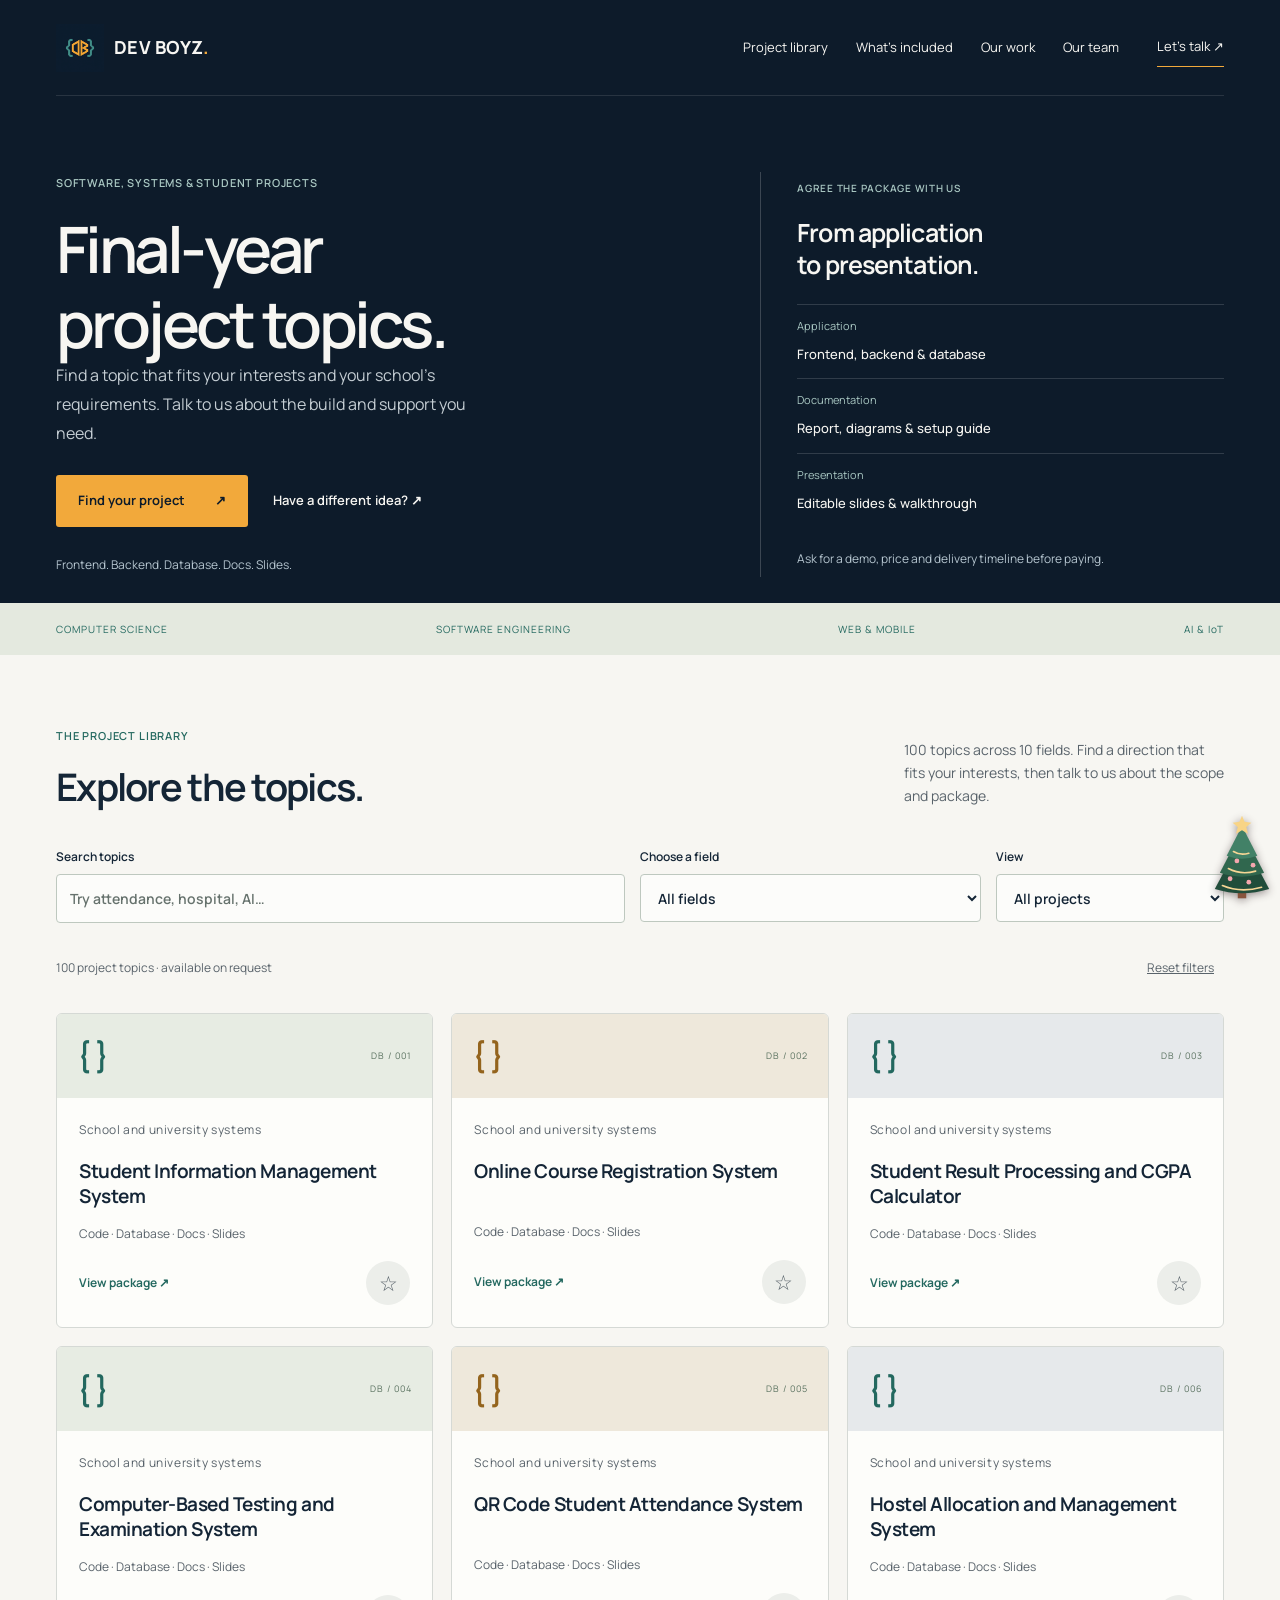
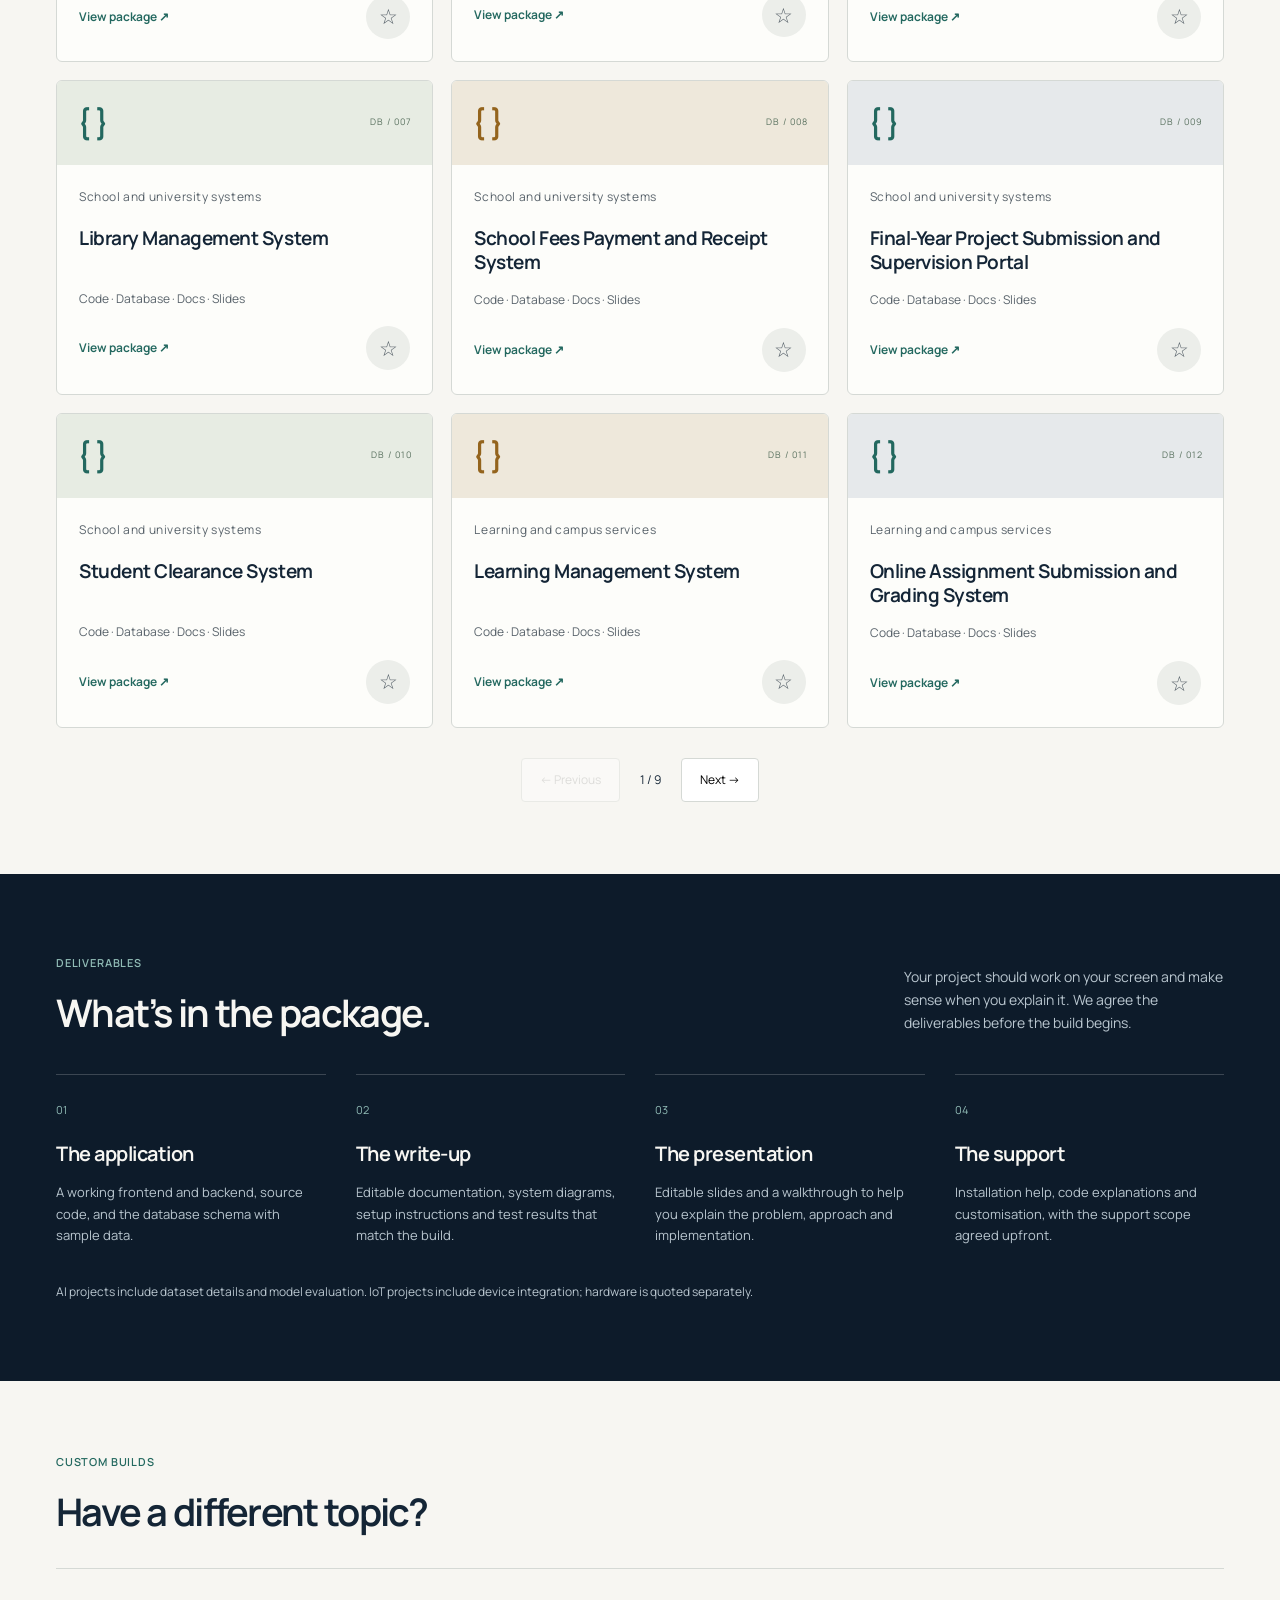
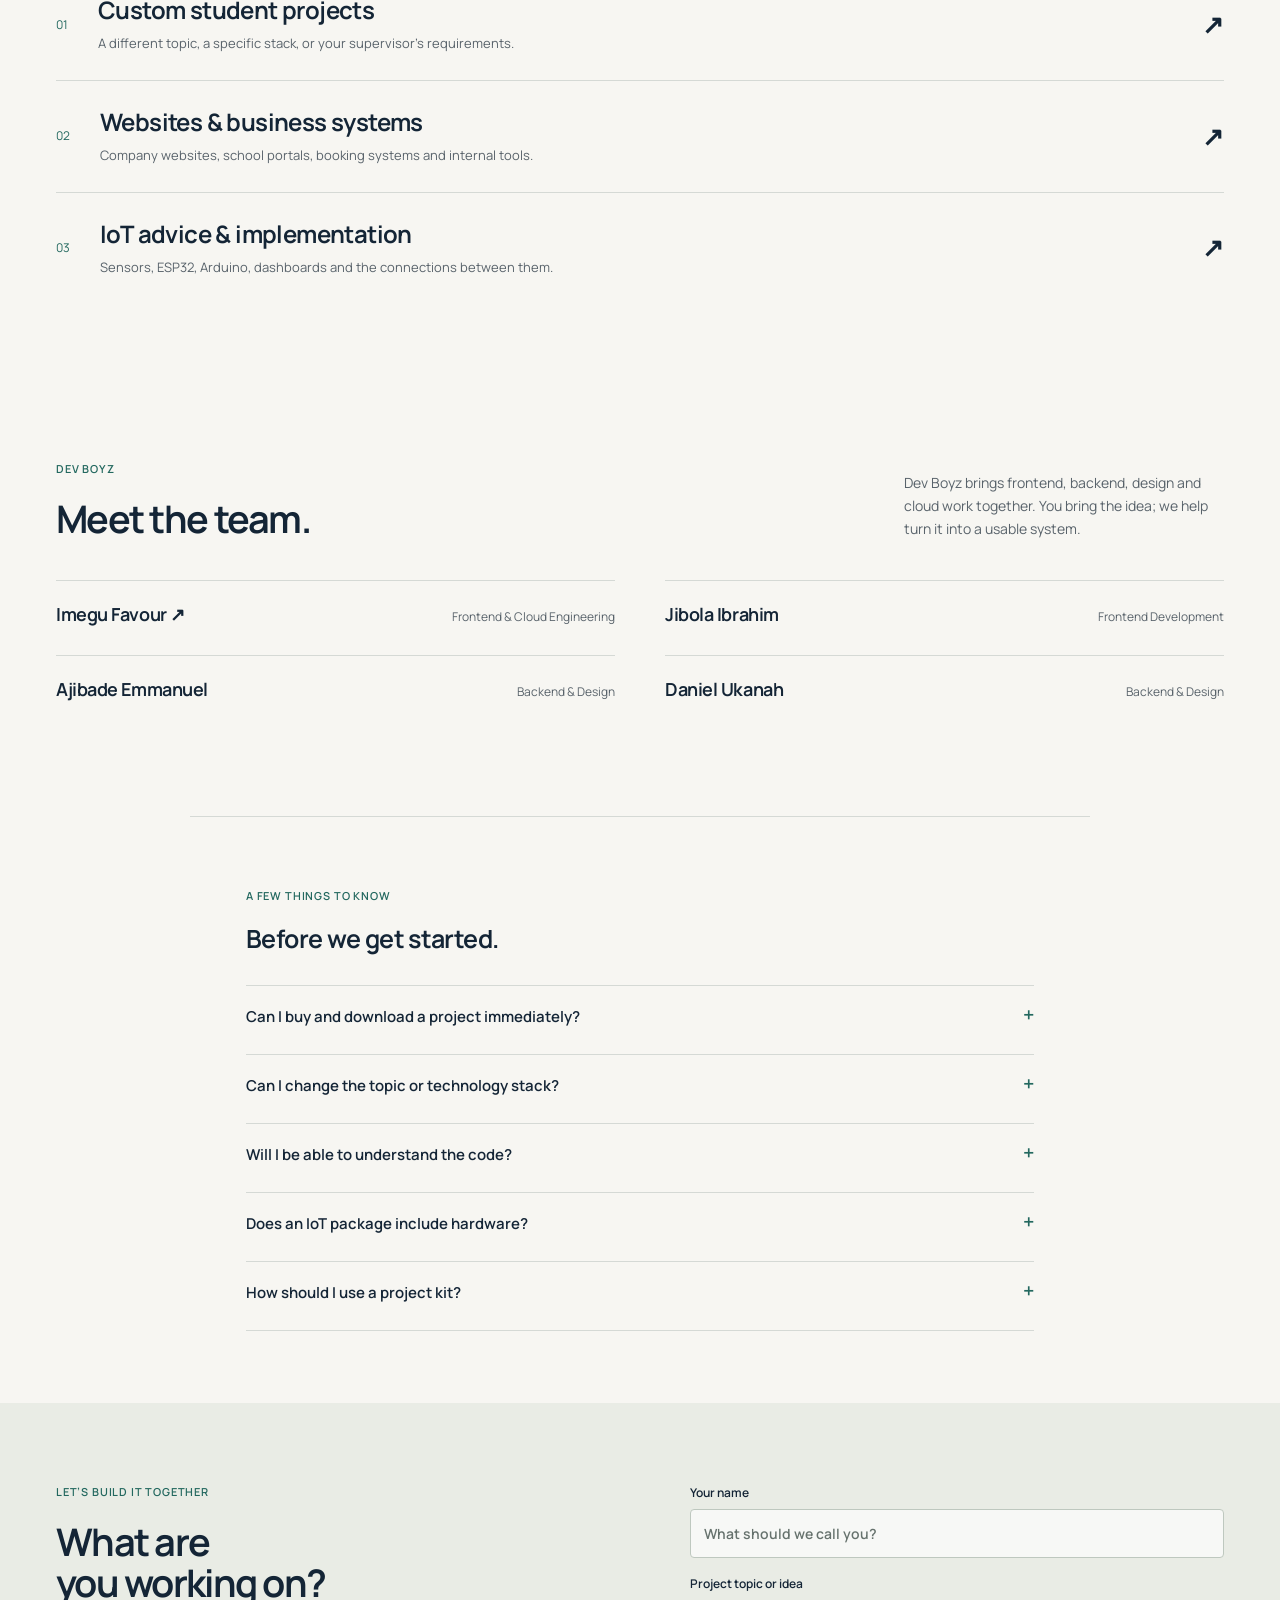
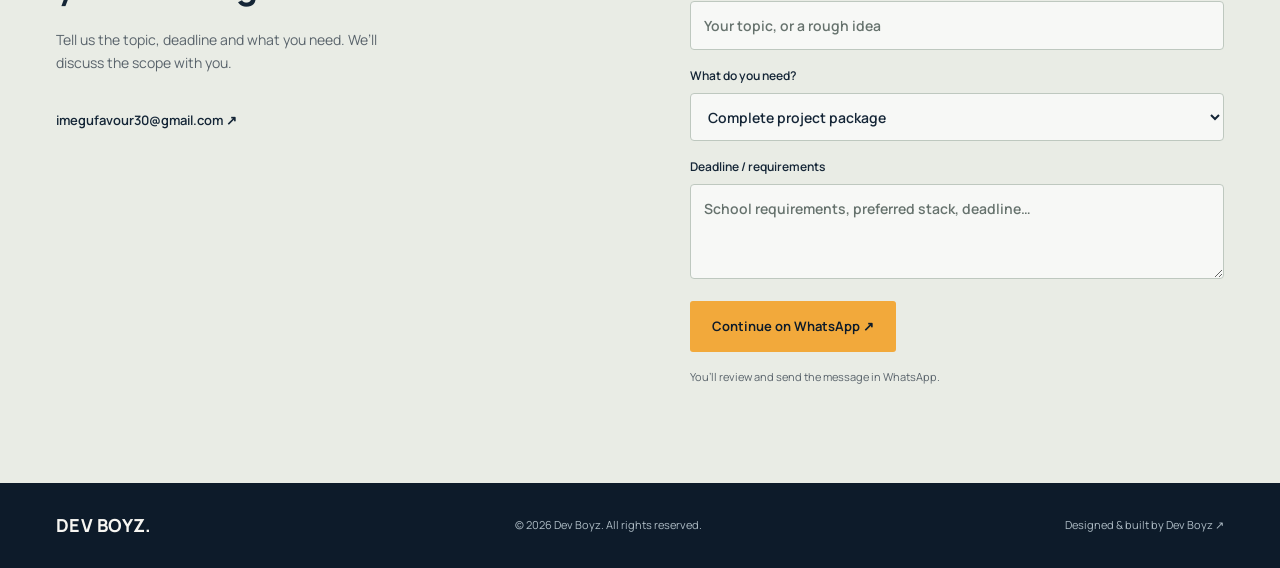
==== commit 525eba87: "Add Christmas tree at the bottom edge" ====
--- a/projects.html
+++ b/projects.html
@@ -11,4 +11,22 @@
 <section class="section wrap faq"><p class="eyebrow">A FEW THINGS TO KNOW</p><h2>Before we get started.</h2><details><summary>Can I buy and download a project immediately?</summary><p>The catalogue currently shows topics available on request. Contact us to confirm a working demo, deliverables, price and timeline before paying. Instant checkout and downloads will come when completed packages are ready.</p></details><details><summary>Can I change the topic or technology stack?</summary><p>Yes. Send the brief and school requirements so we can agree what needs to change and provide a quote.</p></details><details><summary>Will I be able to understand the code?</summary><p>Code explanations and a project walkthrough can be included in your agreed support package. The aim is to help you adapt the project and explain how it works.</p></details><details><summary>Does an IoT package include hardware?</summary><p>Hardware requirements and costs are confirmed separately. Tell us what components you already have.</p></details><details><summary>How should I use a project kit?</summary><p>Use it as a learning foundation, adapt it to your own work, acknowledge reused materials and follow your school’s project rules.</p></details></section>
 <section id="contact" class="contact-section"><div class="wrap contact-layout"><div><p class="eyebrow">LET’S BUILD IT TOGETHER</p><h2>What are<br>you working on?</h2><p>Tell us the topic, deadline and what you need. We’ll discuss the scope with you.</p><a class="text-link" href="mailto:imegufavour30@gmail.com">imegufavour30@gmail.com ↗</a></div><form id="enquiry"><label>Your name<input name="name" autocomplete="name" required maxlength="100" placeholder="What should we call you?"></label><label>Project topic or idea<input name="topic" required maxlength="180" placeholder="Your topic, or a rough idea"></label><label>What do you need?<select name="service"><option>Complete project package</option><option>Custom project development</option><option>IoT consultation</option><option>Website or business system</option></select></label><label>Deadline / requirements<textarea name="requirements" rows="3" maxlength="1500" placeholder="School requirements, preferred stack, deadline…"></textarea></label><button class="button primary" type="submit">Continue on WhatsApp ↗</button><small>You’ll review and send the message in WhatsApp.</small><p id="form-status" role="status"></p></form></div></section></main>
 <footer class="wrap"><a class="brand" href="index.html">DEV BOYZ.</a><span>© 2026 Dev Boyz. All rights reserved.</span><span>Designed &amp; built by <a href="https://portfolio-favour12.vercel.app/" target="_blank" rel="noopener">Dev Boyz ↗</a></span></footer>
-<dialog id="project-dialog" aria-labelledby="dialog-title"><div class="dialog-inner"><button class="dialog-close" aria-label="Close project details">×</button><p id="dialog-category" class="eyebrow"></p><h2 id="dialog-title"></h2><p class="availability">Available on request</p><p>Tell us your school requirements and preferred technology stack. We’ll confirm the features, demo, timeline and price before you commit.</p><h3>Package scope</h3><ul><li>Frontend, backend and database</li><li>Source code and setup guide</li><li>Editable documentation and system diagrams</li><li>Presentation slides and project walkthrough</li></ul><p id="special-note"></p><a id="project-enquiry" class="button primary" href="#contact">Discuss this project ↗</a></div></dialog><script src="navigation.js" defer></script><script src="app.js" defer></script></body></html>
+<dialog id="project-dialog" aria-labelledby="dialog-title"><div class="dialog-inner"><button class="dialog-close" aria-label="Close project details">×</button><p id="dialog-category" class="eyebrow"></p><h2 id="dialog-title"></h2><p class="availability">Available on request</p><p>Tell us your school requirements and preferred technology stack. We’ll confirm the features, demo, timeline and price before you commit.</p><h3>Package scope</h3><ul><li>Frontend, backend and database</li><li>Source code and setup guide</li><li>Editable documentation and system diagrams</li><li>Presentation slides and project walkthrough</li></ul><p id="special-note"></p><a id="project-enquiry" class="button primary" href="#contact">Discuss this project ↗</a></div></dialog><script src="navigation.js" defer></script><script src="app.js" defer></script>
+      <svg
+        aria-hidden="true"
+        focusable="false"
+        viewBox="0 0 80 100"
+        style="position:fixed;right:max(4px, env(safe-area-inset-right));bottom:var(--christmas-tree-bottom, env(safe-area-inset-bottom, 0px));width:clamp(42px, 7vw, 68px);height:auto;z-index:2;pointer-events:none;stroke:none;filter:drop-shadow(0 2px 4px #210d1370)"
+      >
+        <path fill="#88543d" d="M35 81h10v17H35z" />
+        <path fill="#214d3b" d="M40 27 8 87q32 10 64 0L40 27Z" />
+        <path fill="#30674e" d="M40 18 14 68q26 9 52 0L40 18Z" />
+        <path fill="#428167" d="M40 13 22 48q18 7 36 0L40 13Z" />
+        <path fill="none" stroke="#f6d695" stroke-width="2" stroke-linecap="round" d="M30 43q8 5 18 2M24 63q15 8 32 3M17 83q21 9 46 2" />
+        <g fill="#f4a7ae">
+          <circle cx="34" cy="54" r="2.8" /><circle cx="53" cy="59" r="2.8" />
+          <circle cx="26" cy="75" r="2.8" /><circle cx="48" cy="79" r="2.8" />
+        </g>
+        <path fill="#f8d486" d="m40 1 3 7 8 1-6 5 2 8-7-4-7 4 2-8-6-5 8-1Z" />
+      </svg>
+</body></html>
--- a/style.css
+++ b/style.css
@@ -5,7 +5,7 @@
 .hero{display:grid;grid-template-columns:1.4fr 1fr;gap:38px 100px;align-items:center;padding-top:76px;padding-bottom:26px;background:var(--navy);color:var(--paper);max-width:none;padding-left:max(56px,calc((100vw - 1168px)/2));padding-right:max(56px,calc((100vw - 1168px)/2))}.eyebrow{font-size:11px;letter-spacing:.075em;font-weight:600;margin-bottom:20px;color:var(--accent-ink)}.hero .eyebrow{color:#a9c7c2}h1{font-size:clamp(40px,4.7vw,62px);font-weight:600;line-height:1.16;letter-spacing:-.055em}h1 span{color:var(--amber)}.intro{font-size:16px;max-width:440px;margin-top:0}.hero .intro{color:#c4cdd3;line-height:1.8}.hero-brief{padding-top:18px}.hero-brief .button{margin-top:25px}.hero-secondary{display:block;margin-top:22px;font-size:12px;color:#b8c6cf}.hero-secondary span{display:block;color:var(--paper);margin-top:4px}.hero-secondary:hover span{color:var(--amber)}.hero-foot{grid-column:1/-1;border-top:1px solid #ffffff26;margin-top:18px;padding-top:20px;display:flex;justify-content:space-between;gap:20px;font-size:11px;color:#b5c5cf}.hero-foot a{color:var(--paper);display:inline-flex;gap:18px}.hero-foot a:hover{color:var(--amber)}.actions{display:flex;flex-wrap:wrap;gap:25px;align-items:center;margin:28px 0}.button{display:inline-flex;align-items:center;justify-content:space-between;gap:30px;padding:14px 21px;border-radius:3px;font-size:13px;font-weight:650;border:1px solid transparent;min-height:48px;transition:background .2s}.primary{background:var(--amber);color:var(--navy)}.primary:hover{background:#ffba51}.text-link{font-size:13px;font-weight:600;display:inline-flex;gap:16px;align-items:center;min-height:44px}.text-link:hover{color:var(--accent-ink)}.hero .text-link:hover{color:var(--amber)}.hero-note{font-size:12px;color:#b5c5cf}.package-overview{border-left:1px solid #ffffff30;padding:8px 0 8px 36px}.package-overview h2{font-size:25px;letter-spacing:-.035em;line-height:1.3}.package-overview ul{padding:0;margin:22px 0;list-style:none}.package-overview li{padding:12px 0;border-top:1px solid #ffffff25}.package-overview li span{display:block;font-size:11px;color:#a9c7c2;margin-bottom:5px}.package-overview b{font-size:13px;font-weight:500}.package-overview>p:last-child{font-size:12px;color:#b5c5cf}.package-overview .eyebrow{font-size:10px}
 
 .section{padding-top:72px;padding-bottom:72px}.section-heading{display:flex;align-items:flex-end;justify-content:space-between;gap:40px;margin-bottom:40px}.section-heading>p{max-width:320px;font-size:14px}.services-layout{display:grid;grid-template-columns:.85fr 1.35fr;gap:95px}.services-heading>p:not(.eyebrow){margin-top:20px;max-width:290px;font-size:14px}.services-heading .scope-note{padding-top:20px;border-top:1px solid var(--line);font-size:12px!important}.service-list article{display:block;border-top:1px solid var(--line);padding:26px 0}.service-list article:last-child{border-bottom:1px solid var(--line)}.service-number{font-size:11px;color:var(--teal);padding-top:5px}.service-list h3{font-size:21px;margin-bottom:12px}.service-list p{font-size:14px;max-width:500px}.service-list .text-link{margin-top:12px;color:var(--accent-ink)}
-.work-section{background:var(--paper);padding:58px 0 68px;border-bottom:1px solid var(--line)}.work-grid{display:grid;grid-template-columns:1.17fr 1fr;gap:42px;align-items:start}.work-item:nth-child(2){margin-top:56px}.work-art{aspect-ratio:1.48;height:auto;overflow:hidden;border-radius:2px;background:#dce4db}.work-item:nth-child(2) .work-art{aspect-ratio:1.35}.work-art img{width:100%;height:100%;object-fit:cover;object-position:top;display:block;transition:transform .4s}.work-item:hover .work-art img{transform:scale(1.025)}.travel-art{background:#d5dedc}.work-caption{display:flex;justify-content:space-between;align-items:center;padding:21px 0}.work-caption h3{font-size:21px}.work-caption p{font-size:12px;margin-top:5px}.work-caption>span{font-size:24px;color:var(--accent-ink)}.portfolio-row{display:flex;align-items:center;justify-content:space-between;gap:30px;margin-top:15px;padding-top:22px;border-top:1px solid #c8d1c9}.portfolio-row p{font-size:13px}.portfolio-row .text-link{color:var(--accent-ink)}
+.work-section{background:var(--paper);padding:58px 0 68px;border-bottom:1px solid var(--line)}.work-grid{display:grid;grid-template-columns:1.17fr 1fr;gap:42px;align-items:start}.work-item:nth-child(2){margin-top:56px}.work-art{aspect-ratio:1.48;height:auto;overflow:hidden;border-radius:2px;background:#dce4db}.work-item:nth-child(2) .work-art{aspect-ratio:1.6}.work-art img{width:100%;height:100%;object-fit:cover;object-position:top;display:block;transition:transform .4s}.work-item:hover .work-art img{transform:scale(1.025)}.travel-art{background:#d5dedc}.work-caption{display:flex;justify-content:space-between;align-items:center;padding:21px 0}.work-caption h3{font-size:21px}.work-caption p{font-size:12px;margin-top:5px}.work-caption>span{font-size:24px;color:var(--accent-ink)}.portfolio-row{display:flex;align-items:center;justify-content:space-between;gap:30px;margin-top:15px;padding-top:22px;border-top:1px solid #c8d1c9}.portfolio-row p{font-size:13px}.portfolio-row .text-link{color:var(--accent-ink)}
 .student-feature{background:#e8ede7;color:var(--ink);padding:62px 0}.student-layout{display:grid;grid-template-columns:1fr 1fr;gap:90px;align-items:center}.student-feature .eyebrow{color:var(--accent-ink)}.student-feature p:not(.eyebrow){color:var(--muted);max-width:400px;margin:22px 0 28px;font-size:14px}.student-index{border-top:1px solid #bbcbbf}.index-title{display:block;padding:22px 0 10px;font-size:9px;letter-spacing:.13em;color:var(--accent-ink)}.student-index>a{display:flex;align-items:center;gap:22px;padding:20px 0;border-bottom:1px solid #bbcbbf;font-size:16px}.student-index>a:hover{color:var(--accent-ink)}.student-index>a>span{font-size:10px;color:#8da99e}.student-index b{margin-left:auto;color:var(--accent-ink);font-weight:400}.student-index p{font-size:11px!important;margin-bottom:0!important}
 .studio-section{padding:85px 0}.team-grid{display:grid;grid-template-columns:1fr 1fr;gap:0 50px}.team-grid article{border-top:1px solid var(--line);padding:22px 0;display:flex;justify-content:space-between;align-items:baseline;gap:20px}.team-grid h3{font-size:18px;margin-bottom:7px}.team-grid p{font-size:12px}.team-grid a:hover{color:var(--accent-ink)}.faq{display:grid;grid-template-columns:.85fr 1.35fr;gap:95px;border-top:1px solid var(--line);padding-top:70px}.faq h2{font-size:25px;letter-spacing:-.025em}.faq details{border-bottom:1px solid var(--line);padding:19px 0}.faq details:first-child{padding-top:0}.faq summary{cursor:pointer;font-size:15px;font-weight:600;min-height:30px;list-style:none;display:flex;justify-content:space-between;gap:20px}.faq summary::-webkit-details-marker{display:none}.faq summary:after{content:'+';color:var(--accent-ink);font-size:20px;line-height:1}.faq details[open] summary:after{content:'−'}.faq details p{font-size:13px;margin:15px 0 6px;max-width:550px}
 .contact-section{background:#e9ece5;padding:80px 0}.contact-layout{display:grid;grid-template-columns:1fr 1fr;gap:100px}.contact-layout>div>p:not(.eyebrow){max-width:330px;margin:24px 0;font-size:14px}.contact-email{font-size:17px;display:inline-flex;gap:18px;border-bottom:1px solid #bdc9be;padding-bottom:9px;overflow-wrap:anywhere}.contact-note{font-size:11px!important;margin-top:24px!important}.contact-note a{display:block;color:var(--accent-ink);font-weight:650;margin-top:4px}.contact-layout form{display:flex;flex-direction:column;gap:16px}label{display:block;font-size:12px;font-weight:600}label>span{display:block;margin-bottom:7px}input,select,textarea{width:100%;background:#ffffffa8;border:1px solid #bec8bf;border-radius:4px;padding:12px 13px;color:var(--ink);font-size:14px;min-height:48px}textarea{resize:vertical}input::placeholder,textarea::placeholder{color:#66726d}.contact-layout label input,.contact-layout label select,.contact-layout label textarea{margin-top:7px}.contact-layout form small{font-size:11px;color:var(--muted)}.contact-layout .button{align-self:flex-start}.contact-layout #form-status{font-size:12px}footer{background:var(--navy);color:#aebcc5;font-size:11px}.footer-inner,footer.wrap{display:flex;justify-content:space-between;align-items:center;gap:25px;padding-top:28px;padding-bottom:28px}footer .brand{color:var(--paper)}footer a:hover{color:var(--amber)}footer.wrap{max-width:none;padding-left:max(56px,calc((100vw - 1168px)/2));padding-right:max(56px,calc((100vw - 1168px)/2))}
@@ -13,5 +13,5 @@
 .live-dot{display:none}.catalogue-page .hero{gap:55px}.catalogue-page h1{font-size:clamp(40px,5vw,64px)}.scope-strip{background:#e4e9df;color:var(--accent-ink)}.scope-strip .wrap{display:flex;justify-content:space-between;padding-top:18px;padding-bottom:18px;gap:20px;font-size:10px;letter-spacing:.1em}.catalogue-tools{display:grid;grid-template-columns:2fr 1.2fr .8fr;gap:15px}.catalogue-meta{display:flex;justify-content:space-between;align-items:center;margin:23px 0;font-size:12px}.subtle{background:none;border:0;color:var(--muted);text-decoration:underline;padding:10px;min-height:44px}.project-grid{display:grid;grid-template-columns:repeat(3,1fr);gap:18px}.project-card{border:1px solid var(--line);border-radius:6px;overflow:hidden;background:#fdfdfa;transition:border-color .2s}.project-card:hover{border-color:var(--teal)}.card-art{height:84px;background:#e7ece3;padding:20px;display:flex;align-items:center;justify-content:space-between}.card-art .symbol{font-size:30px;font-weight:650;color:var(--accent-ink)}.card-art>span:last-child{font-size:9px;letter-spacing:1px;color:#59715f}.project-card:nth-child(3n+2) .card-art{background:#eee8db}.project-card:nth-child(3n+2) .symbol{color:#94641d}.project-card:nth-child(3n+3) .card-art{background:#e6e9eb}.card-content{padding:22px}.card-category{font-size:11px;letter-spacing:.05em;min-height:32px}.card-content h3{font-size:19px;margin:7px 0 15px;min-height:48px}.card-content>p{font-size:12px}.card-bottom{display:flex;justify-content:space-between;align-items:center;margin-top:18px}.details-button{border:0;background:none;padding:10px 0;min-height:44px;font-weight:650;color:var(--accent-ink);font-size:12px}.save-button{background:var(--silver);border:0;border-radius:50%;width:44px;height:44px;color:var(--muted);font-size:21px}.save-button[aria-pressed=true]{background:#f2e4c9;color:#815212}.pagination{display:flex;align-items:center;justify-content:center;gap:20px;margin-top:30px;font-size:12px}.pagination button{border:1px solid var(--line);background:white;border-radius:4px;padding:10px 18px;min-height:44px}.pagination button:disabled{opacity:.4}.empty{padding:35px;background:var(--silver);border-radius:6px;grid-column:1/-1}.package-section{background:var(--navy);color:var(--paper);padding:80px 0}.package-section .eyebrow,.package-section .deliverables span{color:#91bcb6}.package-section p{color:#b9c6cf}.deliverables{display:grid;grid-template-columns:repeat(4,1fr);gap:30px}.deliverables article{border-top:1px solid #ffffff30;padding-top:20px}.deliverables span{font-size:11px}.deliverables h3{font-size:20px;margin:20px 0 15px}.deliverables p{font-size:13px}.package-note{font-size:12px;margin-top:35px}.services-intro{margin-bottom:35px}.service-rows>a{display:flex;gap:30px;align-items:center;padding:25px 0;border-top:1px solid var(--line)}.service-rows>a>span{color:var(--accent-ink);font-size:12px}.service-rows h3{font-size:24px;margin-bottom:8px}.service-rows p{font-size:13px}.service-rows b{margin-left:auto;font-size:26px}.service-rows>a:hover h3{color:var(--accent-ink)}.catalogue-page .faq{display:block;max-width:900px}.catalogue-page .faq h2{margin-bottom:32px}.catalogue-page .faq details:first-of-type{border-top:1px solid var(--line)}dialog{max-width:580px;width:calc(100% - 32px);border:0;border-radius:8px;color:var(--ink);background:var(--paper);padding:0;max-height:90dvh}dialog::backdrop{background:#0d1b2abf}.dialog-inner{padding:40px}.dialog-close{position:absolute;right:12px;top:10px;border:0;background:var(--silver);width:44px;height:44px;border-radius:50%;font-size:26px}.dialog-inner h2{font-size:32px;padding-right:15px;margin-bottom:20px}.dialog-inner p{font-size:14px;margin-bottom:20px}.dialog-inner .availability{color:var(--accent-ink)}.dialog-inner h3{font-size:17px}.dialog-inner ul{padding-left:20px;font-size:14px;line-height:2}.skeleton{height:300px;border-radius:6px;background:linear-gradient(100deg,#e9ece4 30%,#f9faf6 50%,#e9ece4 70%);background-size:200% 100%;animation:shimmer 1.5s infinite}@keyframes shimmer{to{background-position:-200% 0}}
 @media(max-width:1050px){.wrap{padding-left:32px;padding-right:32px}body>header.wrap,.hero,footer.wrap{padding-left:32px;padding-right:32px}.hero{gap:30px 50px}#navlinks{gap:18px;font-size:12px}.services-layout,.faq,.student-layout,.contact-layout{gap:50px}.team-grid article{display:block}.team-grid p{margin-top:7px}.work-grid{gap:30px}}
 @media(max-width:760px){.wrap{padding-left:24px;padding-right:24px}body>header.wrap,.hero,footer.wrap{padding-left:24px;padding-right:24px}nav{min-height:80px;position:relative;gap:20px}.brand{font-size:16px}.brand img{width:42px;height:42px}.menu-toggle{display:flex;gap:14px;align-items:center;border:1px solid #ffffff35;background:none;color:var(--paper);border-radius:3px;padding:10px 14px;min-height:44px;font-size:12px}#navlinks{display:none;position:absolute;top:79px;left:0;right:0;background:var(--navy);border:1px solid #ffffff30;padding:14px;border-radius:3px;z-index:10;align-items:stretch;gap:5px}#navlinks.open{display:flex;flex-direction:column}#navlinks a{padding:12px;min-height:44px}.nav-contact{margin-left:0}.hero{grid-template-columns:1fr;padding-top:40px;padding-bottom:24px;gap:22px}.hero-brief{padding-top:0}.hero-copy{max-width:570px}h1{font-size:clamp(36px,7vw,52px)}.intro{font-size:15px;max-width:510px}.hero-brief .button{margin-top:20px}.hero-secondary{margin-top:18px}.hero-foot{margin-top:8px;font-size:10px}.section{padding-top:52px;padding-bottom:52px}.section-heading{display:block;margin-bottom:28px}.section-heading>p{margin-top:16px;max-width:450px}.services-layout,.faq{grid-template-columns:1fr;gap:28px}.services-heading>p:not(.eyebrow){max-width:460px;margin-top:16px}.work-section{padding:42px 0}.work-grid{gap:24px}.work-item:nth-child(2){margin-top:35px}.work-caption h3{font-size:19px}.work-caption p{font-size:12px}.portfolio-row{align-items:flex-start;gap:10px;flex-direction:column}.team-grid,.deliverables{grid-template-columns:1fr 1fr;gap:0 24px}.deliverables{row-gap:28px}.student-layout,.contact-layout{grid-template-columns:1fr;gap:30px}.student-feature,.studio-section,.package-section,.contact-section{padding:52px 0}.student-feature p:not(.eyebrow){max-width:500px}.student-index>a{font-size:15px}.faq{padding-top:42px}.faq h2{font-size:24px}.contact-email{font-size:16px}.contact-layout>div>p:not(.eyebrow){max-width:420px}.footer-inner,footer.wrap{flex-wrap:wrap;gap:18px}footer .brand{width:100%}.catalogue-page .hero{gap:30px}.catalogue-page h1{font-size:clamp(36px,7vw,52px)}.package-overview{border-left:0;border-top:1px solid #ffffff30;padding:24px 0 0}.package-overview h2{font-size:24px}.catalogue-tools{grid-template-columns:1fr 1fr}.search-label{grid-column:1/-1}.project-grid{grid-template-columns:repeat(2,1fr);gap:12px}.card-content{padding:16px}.card-content h3{font-size:17px;min-height:65px}.card-category{min-height:40px}.dialog-inner{padding:36px 24px}.dialog-inner h2{font-size:28px}.service-rows>a{gap:15px}.service-rows h3{font-size:21px}}
-@media(max-width:480px){.wrap{padding-left:20px;padding-right:20px}body>header.wrap,.hero,footer.wrap{padding-left:20px;padding-right:20px}h1,.catalogue-page h1{font-size:clamp(32px,8.9vw,42px);letter-spacing:-.055em}.eyebrow{font-size:10px;letter-spacing:.065em}.hero-foot{display:block}.hero-foot a{margin-top:9px;min-height:36px}.hero-brief .button{width:100%}.work-grid{grid-template-columns:1fr;gap:24px}.work-item:nth-child(2){margin-top:0}.work-art,.work-item:nth-child(2) .work-art{aspect-ratio:1.45}.team-grid{grid-template-columns:1fr;gap:0}.team-grid article{display:flex;flex-wrap:wrap;gap:6px 15px}.team-grid p{margin-top:0;font-size:12px}.team-grid h3{font-size:16px}.student-index>a{gap:15px;font-size:14px}.contact-layout .button{width:100%}.contact-email{font-size:15px}.project-grid{grid-template-columns:1fr}.card-content h3{font-size:20px;min-height:0}.card-category{min-height:0}.deliverables{grid-template-columns:1fr}.scope-strip .wrap{display:grid;grid-template-columns:1fr 1fr;font-size:9px;gap:10px}}
+@media(max-width:480px){.wrap{padding-left:20px;padding-right:20px}body>header.wrap,.hero,footer.wrap{padding-left:20px;padding-right:20px}h1,.catalogue-page h1{font-size:clamp(32px,8.9vw,42px);letter-spacing:-.055em}.eyebrow{font-size:10px;letter-spacing:.065em}.hero-foot{display:block}.hero-foot a{margin-top:9px;min-height:36px}.hero-brief .button{width:100%}.work-grid{grid-template-columns:1fr;gap:24px}.work-item:nth-child(2){margin-top:0}.work-art{aspect-ratio:1.48}.work-item:nth-child(2) .work-art{aspect-ratio:1.6}.team-grid{grid-template-columns:1fr;gap:0}.team-grid article{display:flex;flex-wrap:wrap;gap:6px 15px}.team-grid p{margin-top:0;font-size:12px}.team-grid h3{font-size:16px}.student-index>a{gap:15px;font-size:14px}.contact-layout .button{width:100%}.contact-email{font-size:15px}.project-grid{grid-template-columns:1fr}.card-content h3{font-size:20px;min-height:0}.card-category{min-height:0}.deliverables{grid-template-columns:1fr}.scope-strip .wrap{display:grid;grid-template-columns:1fr 1fr;font-size:9px;gap:10px}}
 @media(prefers-reduced-motion:reduce){html{scroll-behavior:auto}*,*::before,*::after{animation:none!important;transition:none!important}}
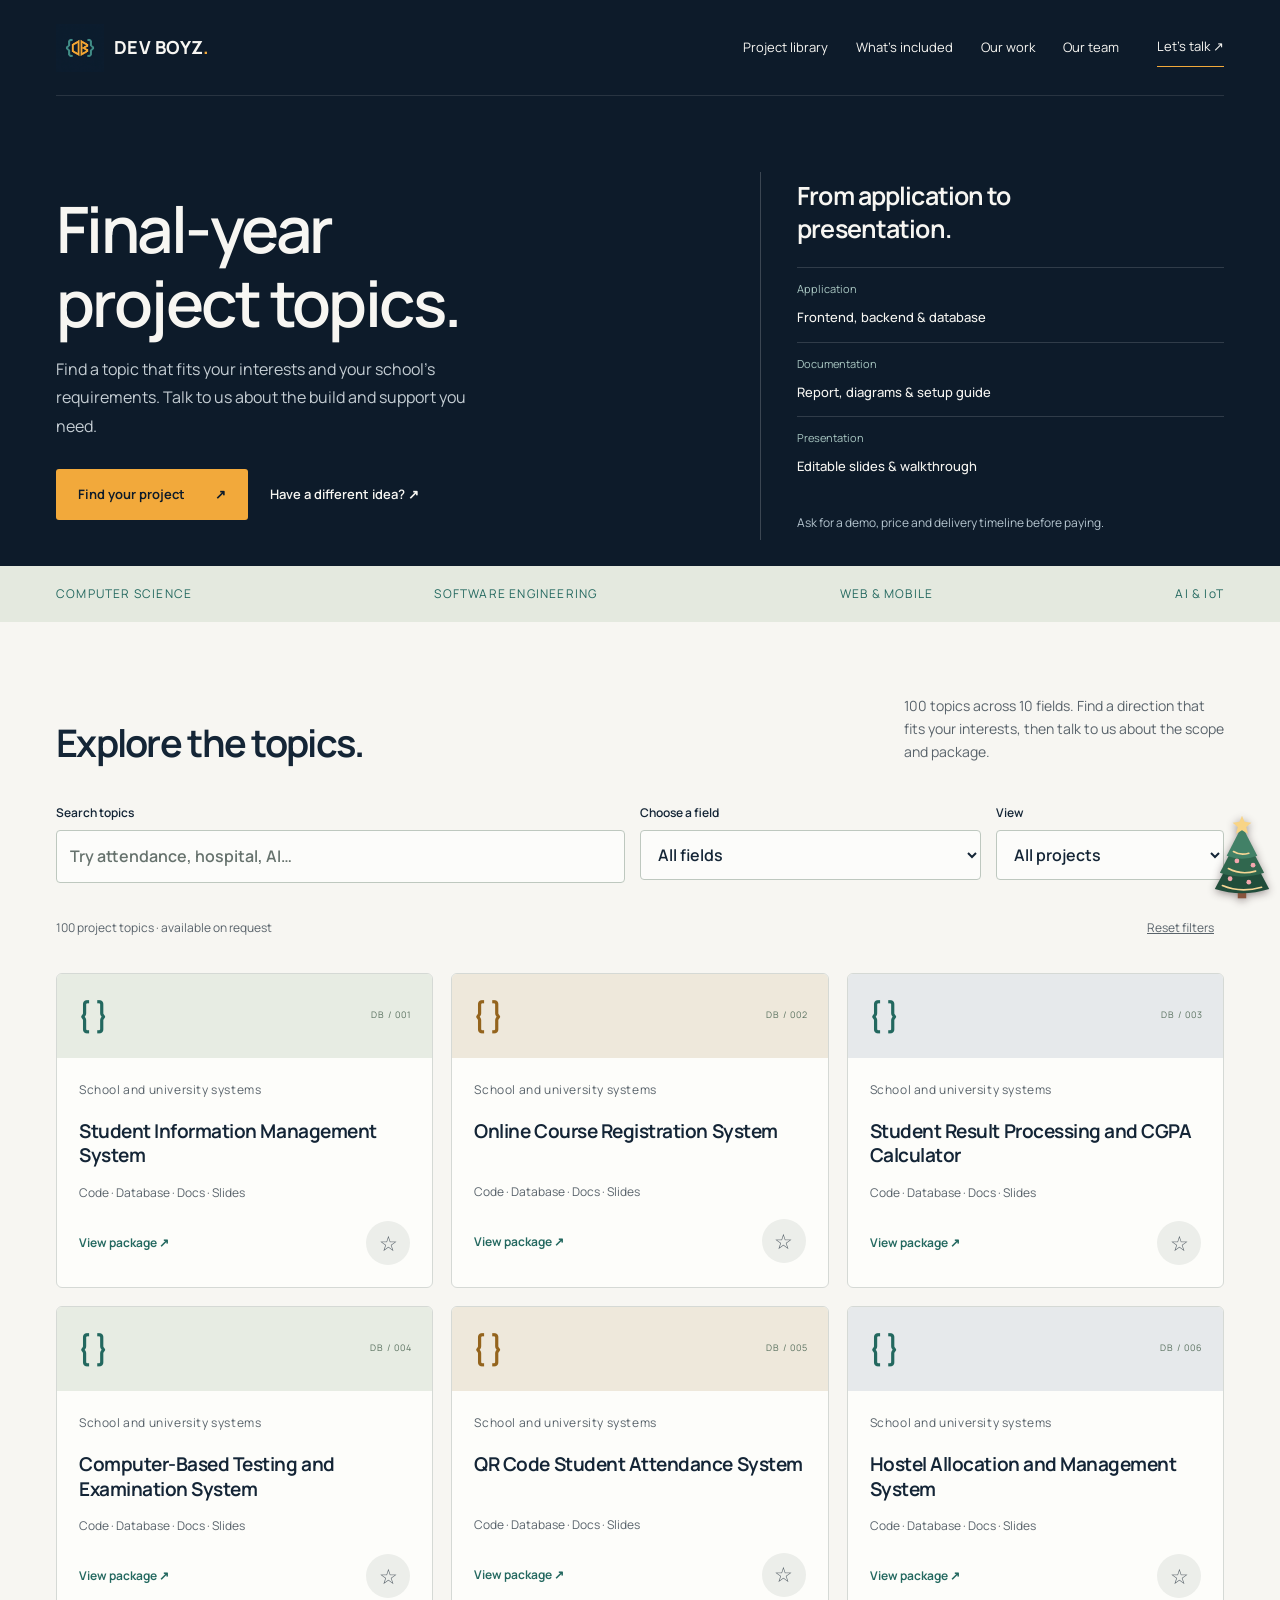
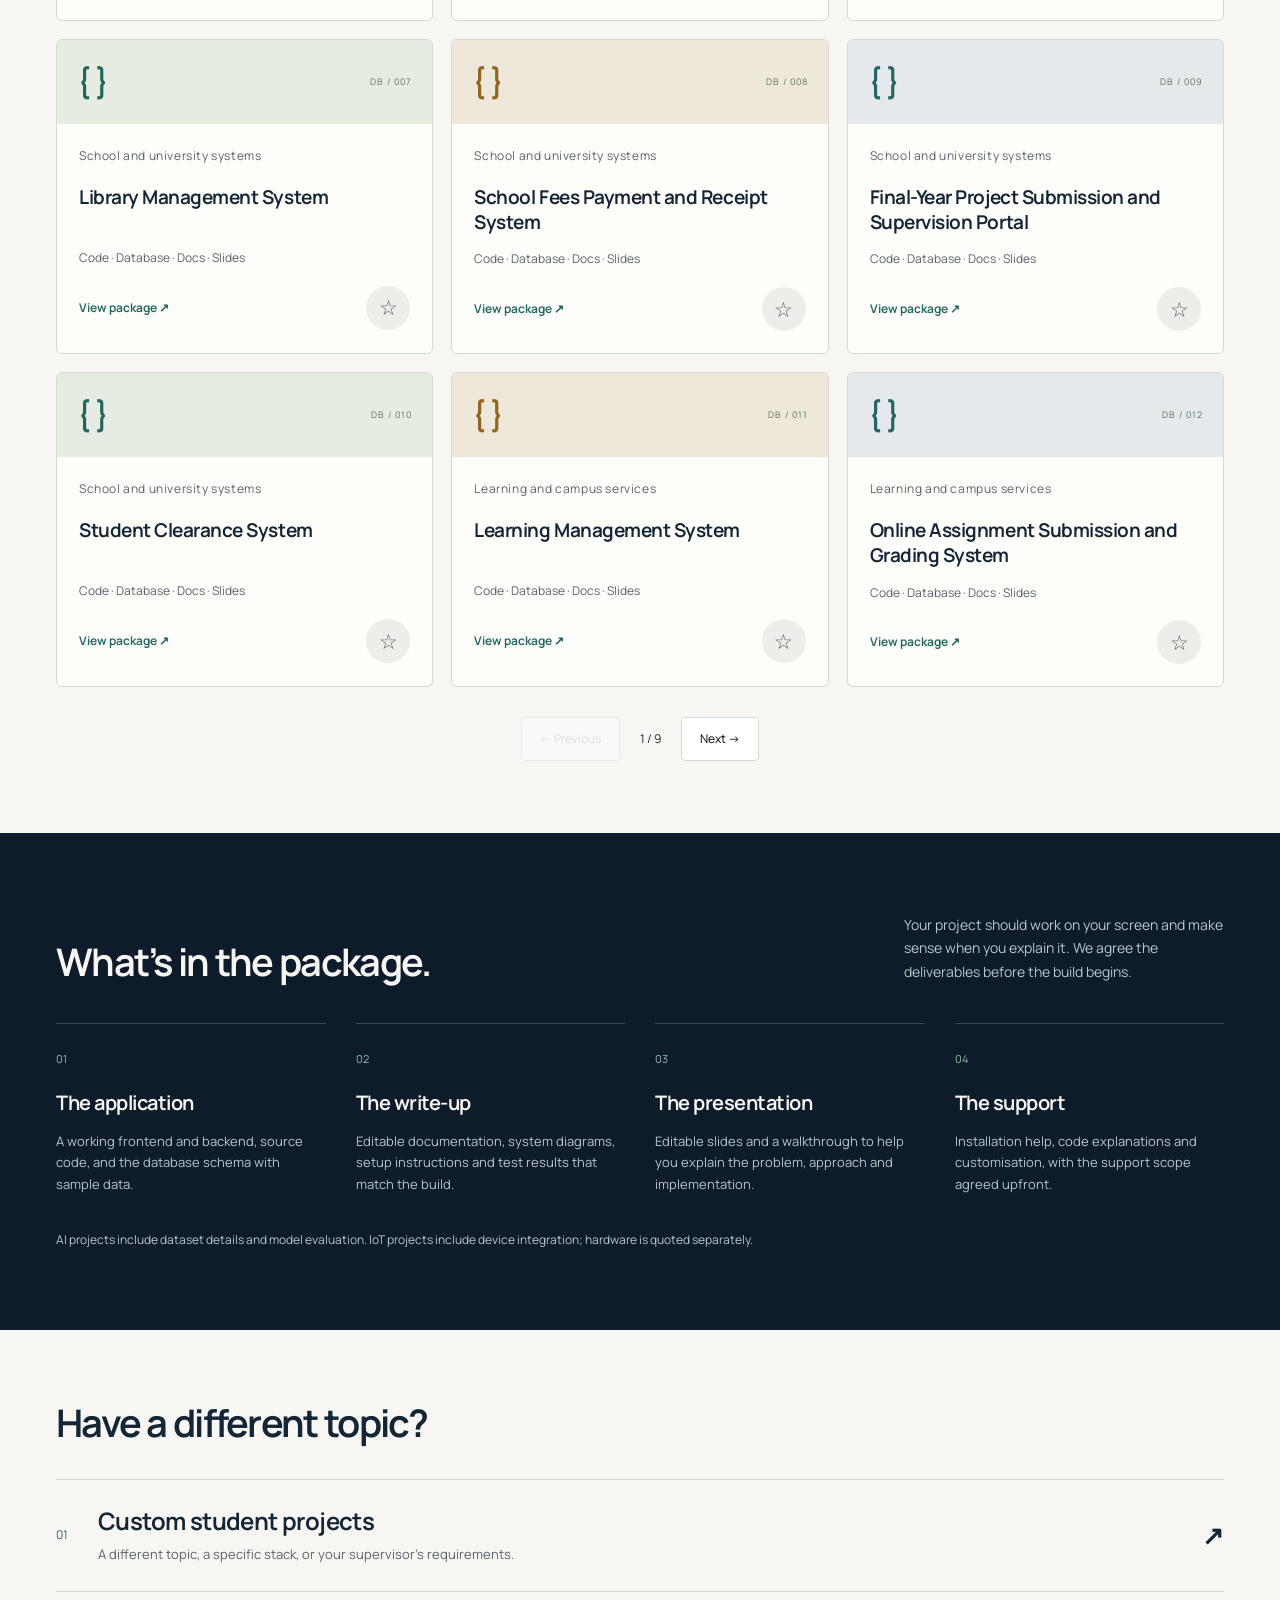
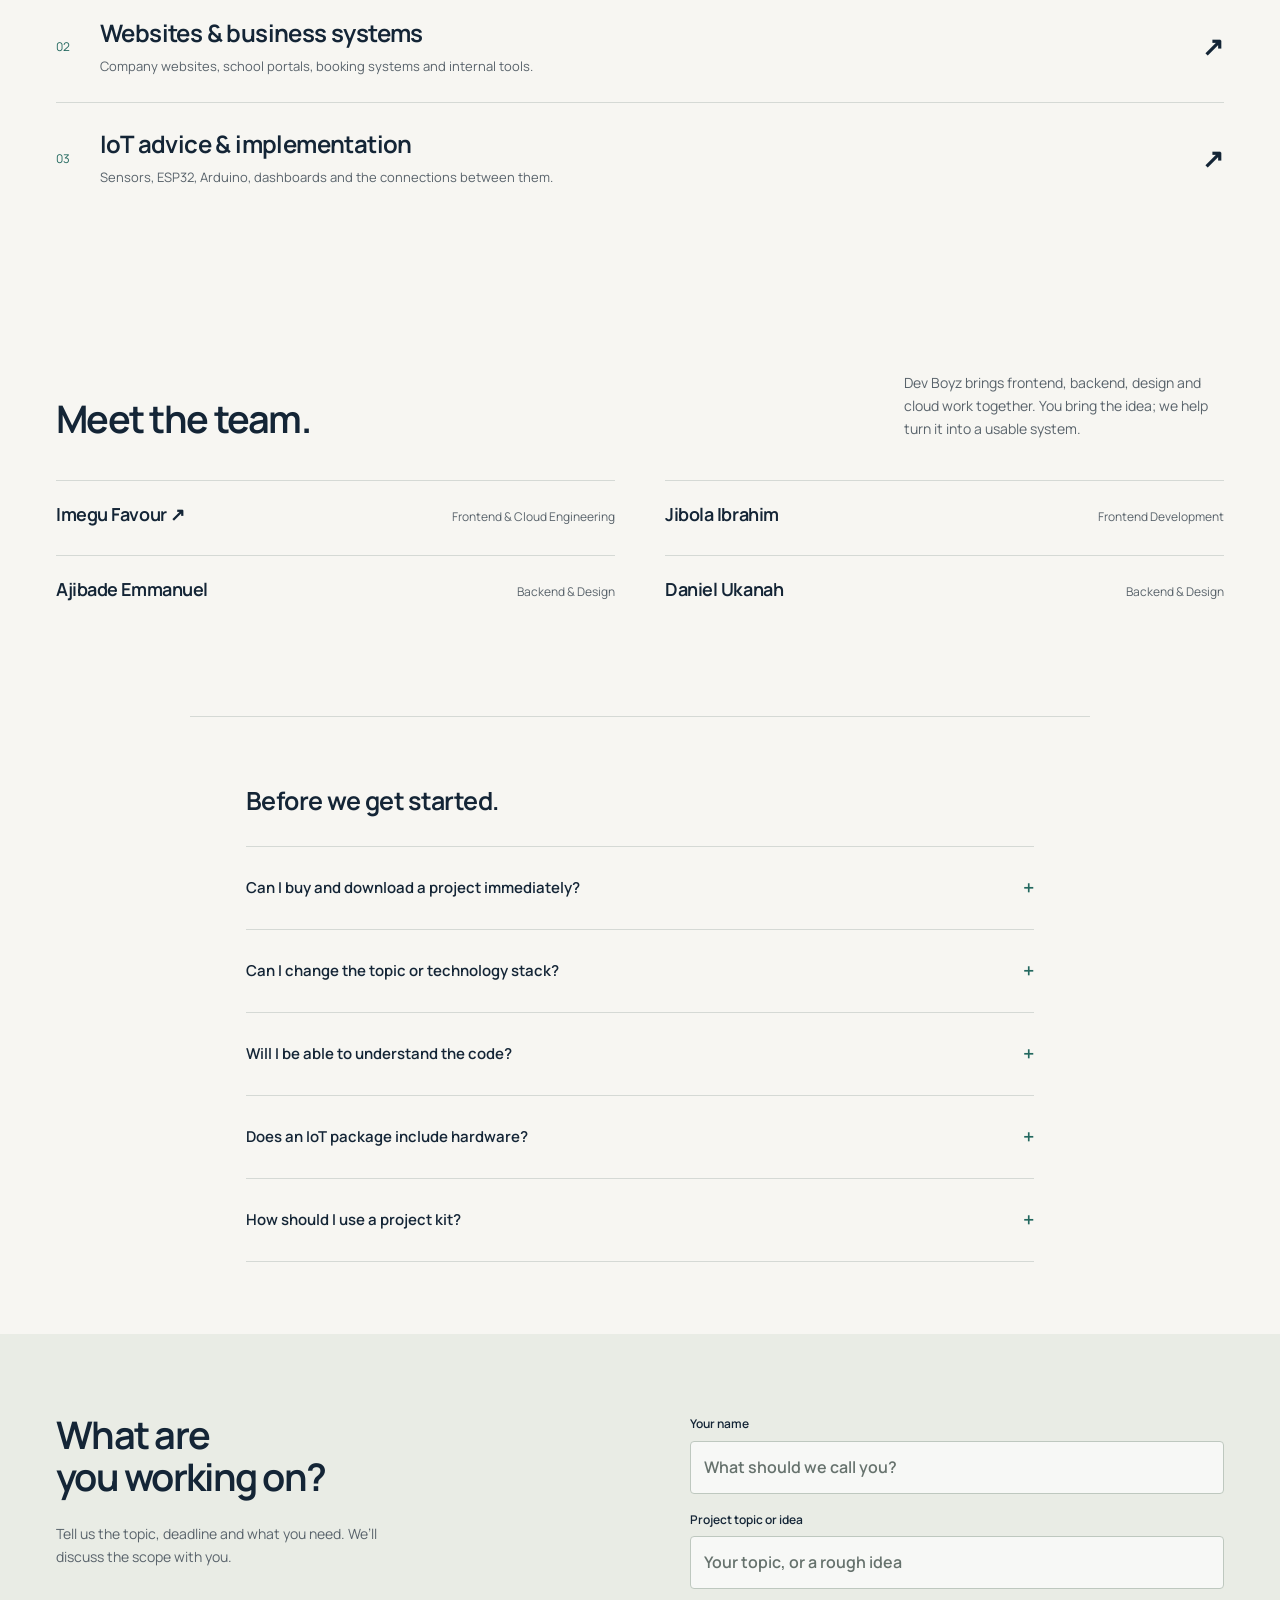
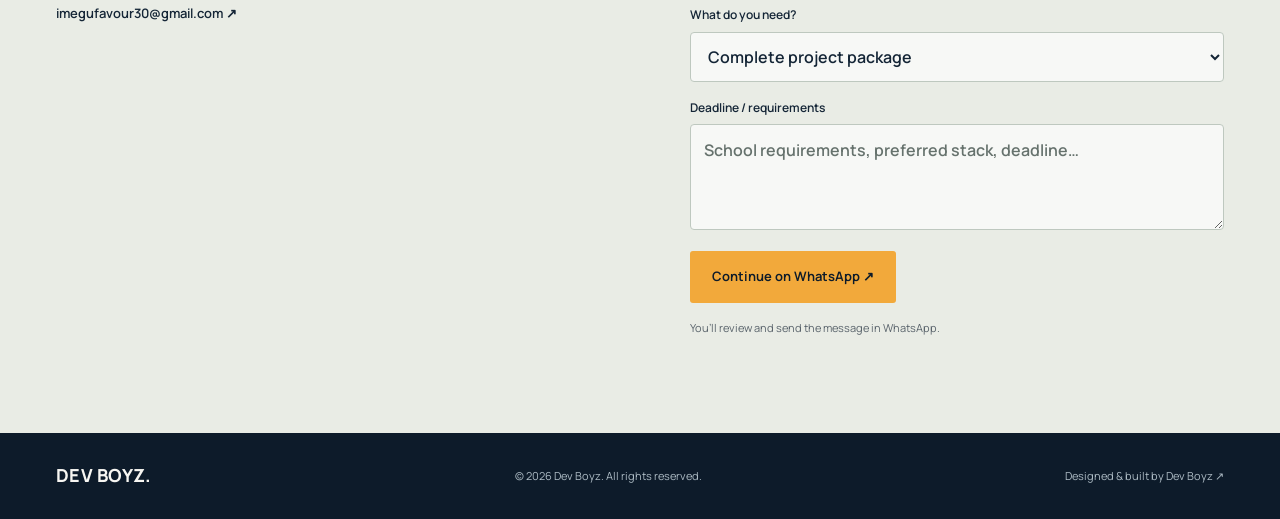
==== commit 5e687a79: "Polish Dev Boyz’s homepage and project library" ====
--- a/projects.html
+++ b/projects.html
@@ -2,14 +2,14 @@
 <link rel="stylesheet" href="style.css"></head><body class="catalogue-page">
 <a class="skip" href="#main">Skip to content</a>
 <header class="wrap"><nav aria-label="Main navigation"><a class="brand" href="index.html"><img src="logo.png" alt="" width="48" height="48"><span>DEV BOYZ<span class="brand-dot">.</span></span></a><button class="menu-toggle" aria-expanded="false" aria-controls="navlinks">Menu <span>＋</span></button><div id="navlinks"><a href="#catalogue">Project library</a><a href="#included">What’s included</a><a href="index.html#work">Our work</a><a href="index.html#studio">Our team</a><a class="nav-contact" href="#contact">Let’s talk ↗</a></div></nav></header>
-<main id="main"><section class="hero wrap" id="home"><div class="hero-copy"><p class="eyebrow"><span class="live-dot"></span> SOFTWARE, SYSTEMS & STUDENT PROJECTS</p><h1>Final-year<br>project topics.</h1><p class="intro">Find a topic that fits your interests and your school’s requirements. Talk to us about the build and support you need.</p><div class="actions"><a class="button primary" href="#catalogue">Find your project <span>↗</span></a><a class="text-link" href="#contact">Have a different idea? ↗</a></div><p class="hero-note">Frontend. Backend. Database. Docs. Slides.</p></div><aside class="package-overview" aria-label="Project package scope"><p class="eyebrow">AGREE THE PACKAGE WITH US</p><h2>From application<br>to presentation.</h2><ul><li><span>Application</span><b>Frontend, backend & database</b></li><li><span>Documentation</span><b>Report, diagrams & setup guide</b></li><li><span>Presentation</span><b>Editable slides & walkthrough</b></li></ul><p>Ask for a demo, price and delivery timeline before paying.</p></aside></section>
+<main id="main"><section class="hero wrap" id="home"><div class="hero-copy"><h1>Final-year project topics.</h1><p class="intro">Find a topic that fits your interests and your school’s requirements. Talk to us about the build and support you need.</p><div class="actions"><a class="button primary" href="#catalogue">Find your project <span>↗</span></a><a class="text-link" href="#contact">Have a different idea? ↗</a></div></div><aside class="package-overview" aria-label="Project package scope"><h2>From application to presentation.</h2><ul><li><span>Application</span><b>Frontend, backend & database</b></li><li><span>Documentation</span><b>Report, diagrams & setup guide</b></li><li><span>Presentation</span><b>Editable slides & walkthrough</b></li></ul><p>Ask for a demo, price and delivery timeline before paying.</p></aside></section>
 <div class="scope-strip"><div class="wrap"><span>COMPUTER SCIENCE</span><span>SOFTWARE ENGINEERING</span><span>WEB & MOBILE</span><span>AI & IoT</span></div></div>
-<section id="catalogue" class="section wrap"><div class="section-heading"><div><p class="eyebrow">THE PROJECT LIBRARY</p><h2>Explore the topics.</h2></div><p>100 topics across 10 fields. Find a direction that fits your interests, then talk to us about the scope and package.</p></div><div class="catalogue-tools"><label class="search-label"><span>Search topics</span><input id="search" type="search" placeholder="Try attendance, hospital, AI…" autocomplete="off"></label><label><span>Choose a field</span><select id="category"><option value="">All fields</option></select></label><label><span>View</span><select id="view"><option value="all">All projects</option><option value="saved">My shortlist</option></select></label></div><div class="catalogue-meta"><p id="result-count" role="status">Loading project topics…</p><button id="clear" class="subtle">Reset filters</button></div><div id="project-grid" class="project-grid" aria-busy="true"><div class="skeleton"></div><div class="skeleton"></div><div class="skeleton"></div></div><div id="pagination" class="pagination"></div><noscript><p>Enable JavaScript to browse the full catalogue, or <a href="https://wa.me/2347062723107">ask us for the topic list on WhatsApp</a>.</p></noscript></section>
-<section class="package-section" id="included"><div class="wrap"><div class="section-heading"><div><p class="eyebrow">DELIVERABLES</p><h2>What’s in the package.</h2></div><p>Your project should work on your screen and make sense when you explain it. We agree the deliverables before the build begins.</p></div><div class="deliverables"><article><span>01</span><h3>The application</h3><p>A working frontend and backend, source code, and the database schema with sample data.</p></article><article><span>02</span><h3>The write-up</h3><p>Editable documentation, system diagrams, setup instructions and test results that match the build.</p></article><article><span>03</span><h3>The presentation</h3><p>Editable slides and a walkthrough to help you explain the problem, approach and implementation.</p></article><article><span>04</span><h3>The support</h3><p>Installation help, code explanations and customisation, with the support scope agreed upfront.</p></article></div><p class="package-note">AI projects include dataset details and model evaluation. IoT projects include device integration; hardware is quoted separately.</p></div></section>
-<section class="section wrap"><div class="services-intro"><p class="eyebrow">CUSTOM BUILDS</p><h2>Have a different topic?</h2></div><div class="service-rows"><a href="#contact"><span>01</span><div><h3>Custom student projects</h3><p>A different topic, a specific stack, or your supervisor’s requirements.</p></div><b>↗</b></a><a href="#contact"><span>02</span><div><h3>Websites & business systems</h3><p>Company websites, school portals, booking systems and internal tools.</p></div><b>↗</b></a><a href="#contact"><span>03</span><div><h3>IoT advice & implementation</h3><p>Sensors, ESP32, Arduino, dashboards and the connections between them.</p></div><b>↗</b></a></div></section>
-<section class="studio-section" id="studio"><div class="wrap"><div class="section-heading"><div><p class="eyebrow">DEV BOYZ</p><h2>Meet the team.</h2></div><p>Dev Boyz brings frontend, backend, design and cloud work together. You bring the idea; we help turn it into a usable system.</p></div><div class="team-grid"><article><h3><a href="https://portfolio-favour12.vercel.app/" target="_blank" rel="noopener">Imegu Favour ↗</a></h3><p>Frontend & Cloud Engineering</p></article><article><h3>Jibola Ibrahim</h3><p>Frontend Development</p></article><article><h3>Ajibade Emmanuel</h3><p>Backend & Design</p></article><article><h3>Daniel Ukanah</h3><p>Backend & Design</p></article></div></div></section>
-<section class="section wrap faq"><p class="eyebrow">A FEW THINGS TO KNOW</p><h2>Before we get started.</h2><details><summary>Can I buy and download a project immediately?</summary><p>The catalogue currently shows topics available on request. Contact us to confirm a working demo, deliverables, price and timeline before paying. Instant checkout and downloads will come when completed packages are ready.</p></details><details><summary>Can I change the topic or technology stack?</summary><p>Yes. Send the brief and school requirements so we can agree what needs to change and provide a quote.</p></details><details><summary>Will I be able to understand the code?</summary><p>Code explanations and a project walkthrough can be included in your agreed support package. The aim is to help you adapt the project and explain how it works.</p></details><details><summary>Does an IoT package include hardware?</summary><p>Hardware requirements and costs are confirmed separately. Tell us what components you already have.</p></details><details><summary>How should I use a project kit?</summary><p>Use it as a learning foundation, adapt it to your own work, acknowledge reused materials and follow your school’s project rules.</p></details></section>
-<section id="contact" class="contact-section"><div class="wrap contact-layout"><div><p class="eyebrow">LET’S BUILD IT TOGETHER</p><h2>What are<br>you working on?</h2><p>Tell us the topic, deadline and what you need. We’ll discuss the scope with you.</p><a class="text-link" href="mailto:imegufavour30@gmail.com">imegufavour30@gmail.com ↗</a></div><form id="enquiry"><label>Your name<input name="name" autocomplete="name" required maxlength="100" placeholder="What should we call you?"></label><label>Project topic or idea<input name="topic" required maxlength="180" placeholder="Your topic, or a rough idea"></label><label>What do you need?<select name="service"><option>Complete project package</option><option>Custom project development</option><option>IoT consultation</option><option>Website or business system</option></select></label><label>Deadline / requirements<textarea name="requirements" rows="3" maxlength="1500" placeholder="School requirements, preferred stack, deadline…"></textarea></label><button class="button primary" type="submit">Continue on WhatsApp ↗</button><small>You’ll review and send the message in WhatsApp.</small><p id="form-status" role="status"></p></form></div></section></main>
+<section id="catalogue" class="section wrap"><div class="section-heading"><div><h2>Explore the topics.</h2></div><p>100 topics across 10 fields. Find a direction that fits your interests, then talk to us about the scope and package.</p></div><div class="catalogue-tools"><label class="search-label"><span>Search topics</span><input id="search" type="search" placeholder="Try attendance, hospital, AI…" autocomplete="off"></label><label><span>Choose a field</span><select id="category"><option value="">All fields</option></select></label><label><span>View</span><select id="view"><option value="all">All projects</option><option value="saved">My shortlist</option></select></label></div><div class="catalogue-meta"><p id="result-count" role="status">Loading project topics…</p><button id="clear" class="subtle">Reset filters</button></div><div id="project-grid" class="project-grid" aria-busy="true"><div class="skeleton"></div><div class="skeleton"></div><div class="skeleton"></div></div><div id="pagination" class="pagination"></div><noscript><p>Enable JavaScript to browse the full catalogue, or <a href="https://wa.me/2347062723107">ask us for the topic list on WhatsApp</a>.</p></noscript></section>
+<section class="package-section" id="included"><div class="wrap"><div class="section-heading"><div><h2>What’s in the package.</h2></div><p>Your project should work on your screen and make sense when you explain it. We agree the deliverables before the build begins.</p></div><div class="deliverables"><article><span>01</span><h3>The application</h3><p>A working frontend and backend, source code, and the database schema with sample data.</p></article><article><span>02</span><h3>The write-up</h3><p>Editable documentation, system diagrams, setup instructions and test results that match the build.</p></article><article><span>03</span><h3>The presentation</h3><p>Editable slides and a walkthrough to help you explain the problem, approach and implementation.</p></article><article><span>04</span><h3>The support</h3><p>Installation help, code explanations and customisation, with the support scope agreed upfront.</p></article></div><p class="package-note">AI projects include dataset details and model evaluation. IoT projects include device integration; hardware is quoted separately.</p></div></section>
+<section class="section wrap"><div class="services-intro"><h2>Have a different topic?</h2></div><div class="service-rows"><a href="#contact"><span>01</span><div><h3>Custom student projects</h3><p>A different topic, a specific stack, or your supervisor’s requirements.</p></div><b>↗</b></a><a href="#contact"><span>02</span><div><h3>Websites & business systems</h3><p>Company websites, school portals, booking systems and internal tools.</p></div><b>↗</b></a><a href="#contact"><span>03</span><div><h3>IoT advice & implementation</h3><p>Sensors, ESP32, Arduino, dashboards and the connections between them.</p></div><b>↗</b></a></div></section>
+<section class="studio-section" id="studio"><div class="wrap"><div class="section-heading"><div><h2>Meet the team.</h2></div><p>Dev Boyz brings frontend, backend, design and cloud work together. You bring the idea; we help turn it into a usable system.</p></div><div class="team-grid"><article><h3><a href="https://portfolio-favour12.vercel.app/" target="_blank" rel="noopener">Imegu Favour ↗</a></h3><p>Frontend & Cloud Engineering</p></article><article><h3>Jibola Ibrahim</h3><p>Frontend Development</p></article><article><h3>Ajibade Emmanuel</h3><p>Backend & Design</p></article><article><h3>Daniel Ukanah</h3><p>Backend & Design</p></article></div></div></section>
+<section class="section wrap faq"><h2>Before we get started.</h2><details><summary>Can I buy and download a project immediately?</summary><p>The catalogue currently shows topics available on request. Contact us to confirm a working demo, deliverables, price and timeline before paying. Instant checkout and downloads will come when completed packages are ready.</p></details><details><summary>Can I change the topic or technology stack?</summary><p>Yes. Send the brief and school requirements so we can agree what needs to change and provide a quote.</p></details><details><summary>Will I be able to understand the code?</summary><p>Code explanations and a project walkthrough can be included in your agreed support package. The aim is to help you adapt the project and explain how it works.</p></details><details><summary>Does an IoT package include hardware?</summary><p>Hardware requirements and costs are confirmed separately. Tell us what components you already have.</p></details><details><summary>How should I use a project kit?</summary><p>Use it as a learning foundation, adapt it to your own work, acknowledge reused materials and follow your school’s project rules.</p></details></section>
+<section id="contact" class="contact-section"><div class="wrap contact-layout"><div><h2>What are<br>you working on?</h2><p>Tell us the topic, deadline and what you need. We’ll discuss the scope with you.</p><a class="text-link" href="mailto:imegufavour30@gmail.com">imegufavour30@gmail.com ↗</a></div><form id="enquiry"><label>Your name<input name="name" autocomplete="name" required maxlength="100" placeholder="What should we call you?"></label><label>Project topic or idea<input name="topic" required maxlength="180" placeholder="Your topic, or a rough idea"></label><label>What do you need?<select name="service"><option>Complete project package</option><option>Custom project development</option><option>IoT consultation</option><option>Website or business system</option></select></label><label>Deadline / requirements<textarea name="requirements" rows="3" maxlength="1500" placeholder="School requirements, preferred stack, deadline…"></textarea></label><button class="button primary" type="submit">Continue on WhatsApp ↗</button><small>You’ll review and send the message in WhatsApp.</small><p id="form-status" role="status"></p></form></div></section></main>
 <footer class="wrap"><a class="brand" href="index.html">DEV BOYZ.</a><span>© 2026 Dev Boyz. All rights reserved.</span><span>Designed &amp; built by <a href="https://portfolio-favour12.vercel.app/" target="_blank" rel="noopener">Dev Boyz ↗</a></span></footer>
 <dialog id="project-dialog" aria-labelledby="dialog-title"><div class="dialog-inner"><button class="dialog-close" aria-label="Close project details">×</button><p id="dialog-category" class="eyebrow"></p><h2 id="dialog-title"></h2><p class="availability">Available on request</p><p>Tell us your school requirements and preferred technology stack. We’ll confirm the features, demo, timeline and price before you commit.</p><h3>Package scope</h3><ul><li>Frontend, backend and database</li><li>Source code and setup guide</li><li>Editable documentation and system diagrams</li><li>Presentation slides and project walkthrough</li></ul><p id="special-note"></p><a id="project-enquiry" class="button primary" href="#contact">Discuss this project ↗</a></div></dialog><script src="navigation.js" defer></script><script src="app.js" defer></script>
       <svg
--- a/style.css
+++ b/style.css
@@ -15,3 +15,18 @@
 @media(max-width:760px){.wrap{padding-left:24px;padding-right:24px}body>header.wrap,.hero,footer.wrap{padding-left:24px;padding-right:24px}nav{min-height:80px;position:relative;gap:20px}.brand{font-size:16px}.brand img{width:42px;height:42px}.menu-toggle{display:flex;gap:14px;align-items:center;border:1px solid #ffffff35;background:none;color:var(--paper);border-radius:3px;padding:10px 14px;min-height:44px;font-size:12px}#navlinks{display:none;position:absolute;top:79px;left:0;right:0;background:var(--navy);border:1px solid #ffffff30;padding:14px;border-radius:3px;z-index:10;align-items:stretch;gap:5px}#navlinks.open{display:flex;flex-direction:column}#navlinks a{padding:12px;min-height:44px}.nav-contact{margin-left:0}.hero{grid-template-columns:1fr;padding-top:40px;padding-bottom:24px;gap:22px}.hero-brief{padding-top:0}.hero-copy{max-width:570px}h1{font-size:clamp(36px,7vw,52px)}.intro{font-size:15px;max-width:510px}.hero-brief .button{margin-top:20px}.hero-secondary{margin-top:18px}.hero-foot{margin-top:8px;font-size:10px}.section{padding-top:52px;padding-bottom:52px}.section-heading{display:block;margin-bottom:28px}.section-heading>p{margin-top:16px;max-width:450px}.services-layout,.faq{grid-template-columns:1fr;gap:28px}.services-heading>p:not(.eyebrow){max-width:460px;margin-top:16px}.work-section{padding:42px 0}.work-grid{gap:24px}.work-item:nth-child(2){margin-top:35px}.work-caption h3{font-size:19px}.work-caption p{font-size:12px}.portfolio-row{align-items:flex-start;gap:10px;flex-direction:column}.team-grid,.deliverables{grid-template-columns:1fr 1fr;gap:0 24px}.deliverables{row-gap:28px}.student-layout,.contact-layout{grid-template-columns:1fr;gap:30px}.student-feature,.studio-section,.package-section,.contact-section{padding:52px 0}.student-feature p:not(.eyebrow){max-width:500px}.student-index>a{font-size:15px}.faq{padding-top:42px}.faq h2{font-size:24px}.contact-email{font-size:16px}.contact-layout>div>p:not(.eyebrow){max-width:420px}.footer-inner,footer.wrap{flex-wrap:wrap;gap:18px}footer .brand{width:100%}.catalogue-page .hero{gap:30px}.catalogue-page h1{font-size:clamp(36px,7vw,52px)}.package-overview{border-left:0;border-top:1px solid #ffffff30;padding:24px 0 0}.package-overview h2{font-size:24px}.catalogue-tools{grid-template-columns:1fr 1fr}.search-label{grid-column:1/-1}.project-grid{grid-template-columns:repeat(2,1fr);gap:12px}.card-content{padding:16px}.card-content h3{font-size:17px;min-height:65px}.card-category{min-height:40px}.dialog-inner{padding:36px 24px}.dialog-inner h2{font-size:28px}.service-rows>a{gap:15px}.service-rows h3{font-size:21px}}
 @media(max-width:480px){.wrap{padding-left:20px;padding-right:20px}body>header.wrap,.hero,footer.wrap{padding-left:20px;padding-right:20px}h1,.catalogue-page h1{font-size:clamp(32px,8.9vw,42px);letter-spacing:-.055em}.eyebrow{font-size:10px;letter-spacing:.065em}.hero-foot{display:block}.hero-foot a{margin-top:9px;min-height:36px}.hero-brief .button{width:100%}.work-grid{grid-template-columns:1fr;gap:24px}.work-item:nth-child(2){margin-top:0}.work-art{aspect-ratio:1.48}.work-item:nth-child(2) .work-art{aspect-ratio:1.6}.team-grid{grid-template-columns:1fr;gap:0}.team-grid article{display:flex;flex-wrap:wrap;gap:6px 15px}.team-grid p{margin-top:0;font-size:12px}.team-grid h3{font-size:16px}.student-index>a{gap:15px;font-size:14px}.contact-layout .button{width:100%}.contact-email{font-size:15px}.project-grid{grid-template-columns:1fr}.card-content h3{font-size:20px;min-height:0}.card-category{min-height:0}.deliverables{grid-template-columns:1fr}.scope-strip .wrap{display:grid;grid-template-columns:1fr 1fr;font-size:9px;gap:10px}}
 @media(prefers-reduced-motion:reduce){html{scroll-behavior:auto}*,*::before,*::after{animation:none!important;transition:none!important}}
+
+.catalogue-page h1 { max-width: 13ch; letter-spacing: -.04em; text-wrap: balance; }
+.catalogue-page .intro { margin-top: 14px; }
+.catalogue-page .hero .actions { gap: 8px 22px; margin-bottom: 0; }
+.catalogue-page .package-overview h2 { max-width: 19ch; }
+.catalogue-tools > label { min-width: 0; }
+.catalogue-tools :is(input, select), .contact-layout :is(input, select, textarea) { font-size: 16px; }
+.catalogue-page .faq summary { min-height: 44px; align-items: center; }
+.scope-strip .wrap { font-size: .75rem; }
+@media (max-width: 760px) {
+  .catalogue-page .hero { gap: 24px; }
+  .catalogue-page .package-overview { padding-top: 18px; }
+  .catalogue-page .package-overview ul { margin-block: 14px; }
+  .catalogue-page .hero .actions { margin-top: 18px; }
+}
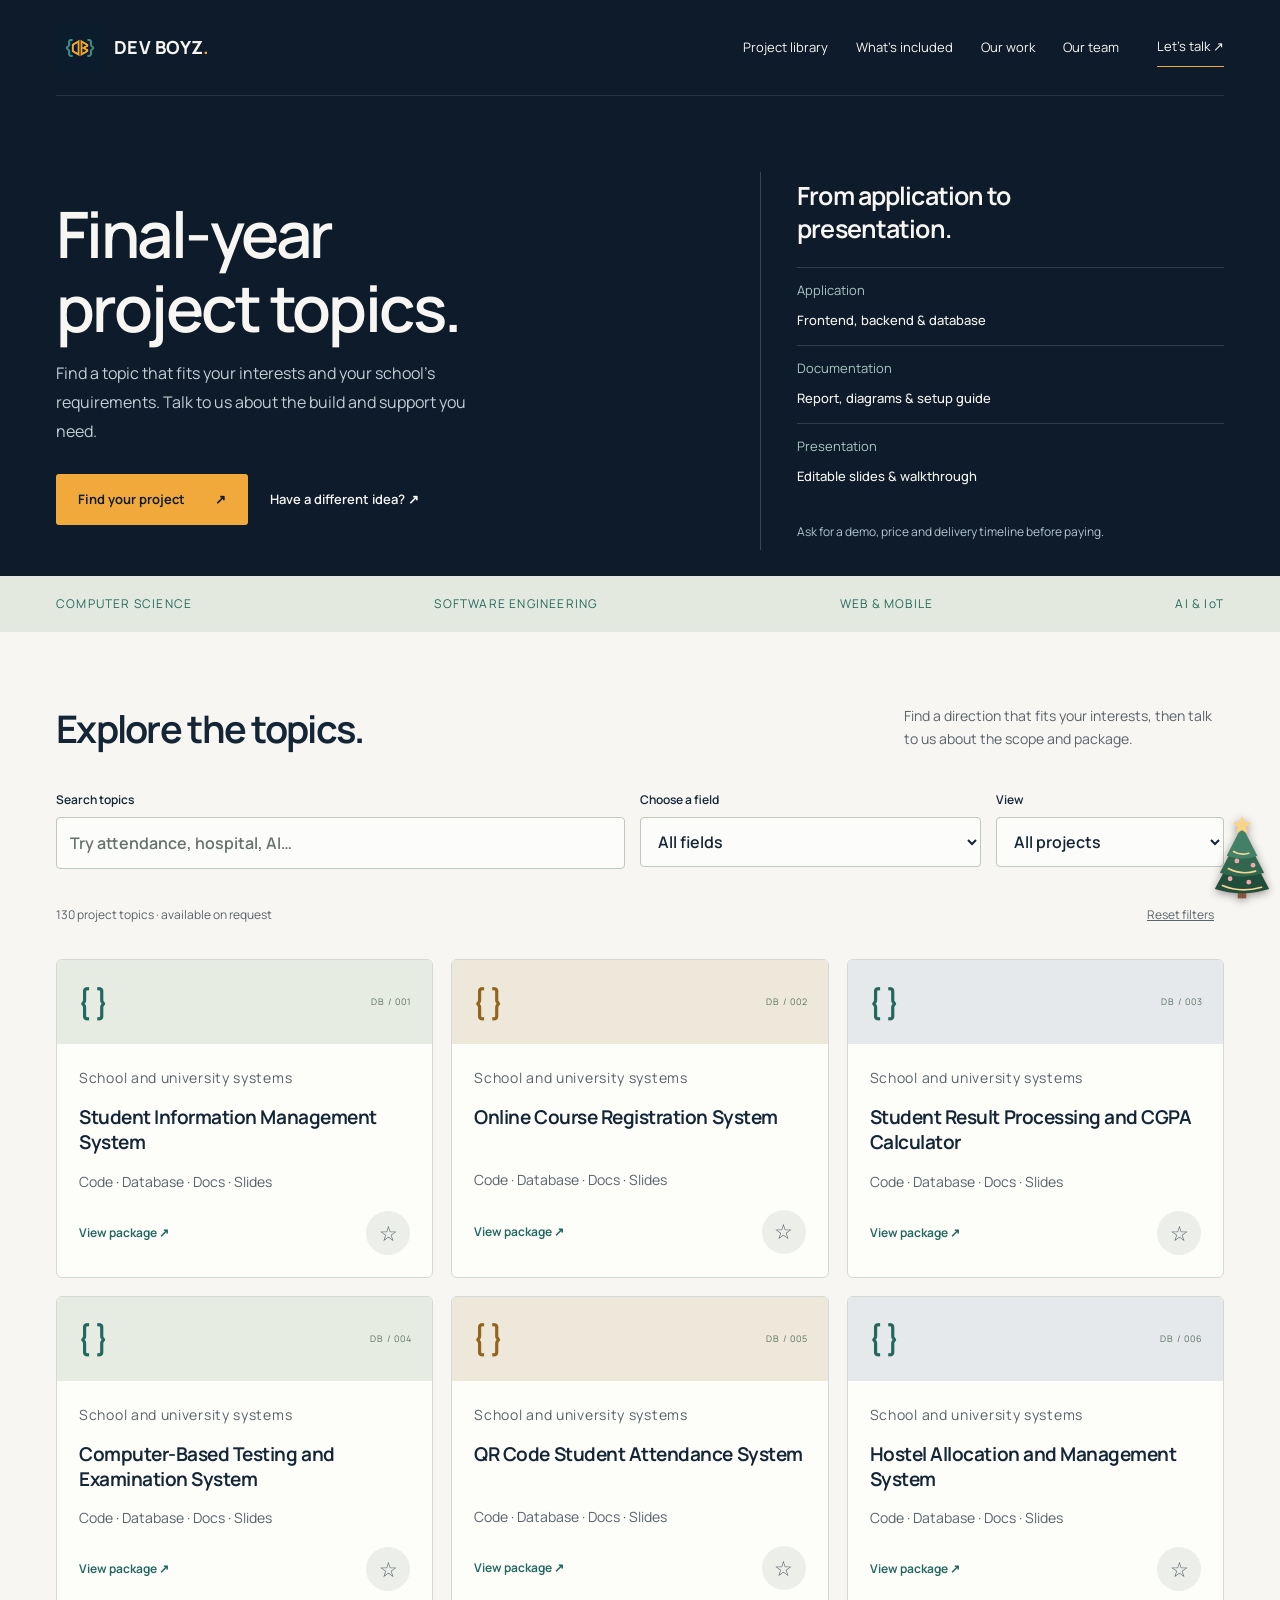
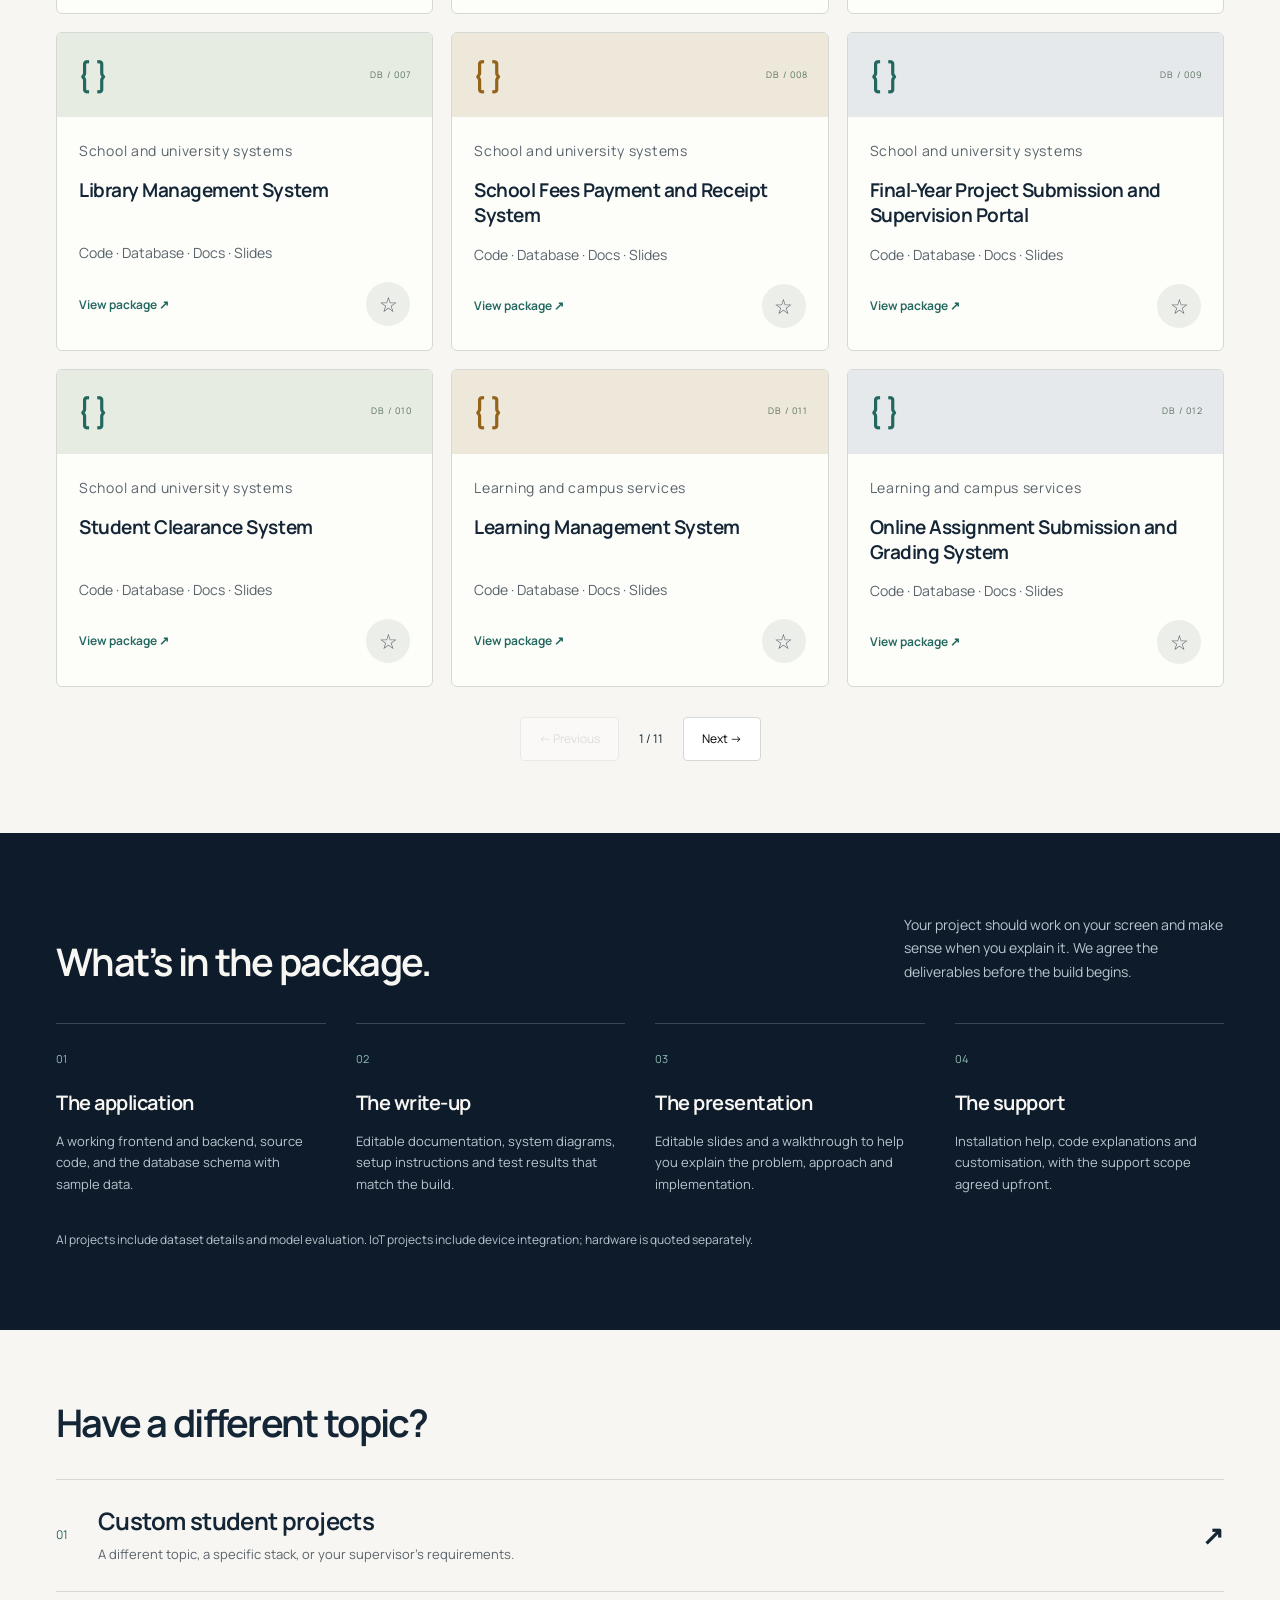
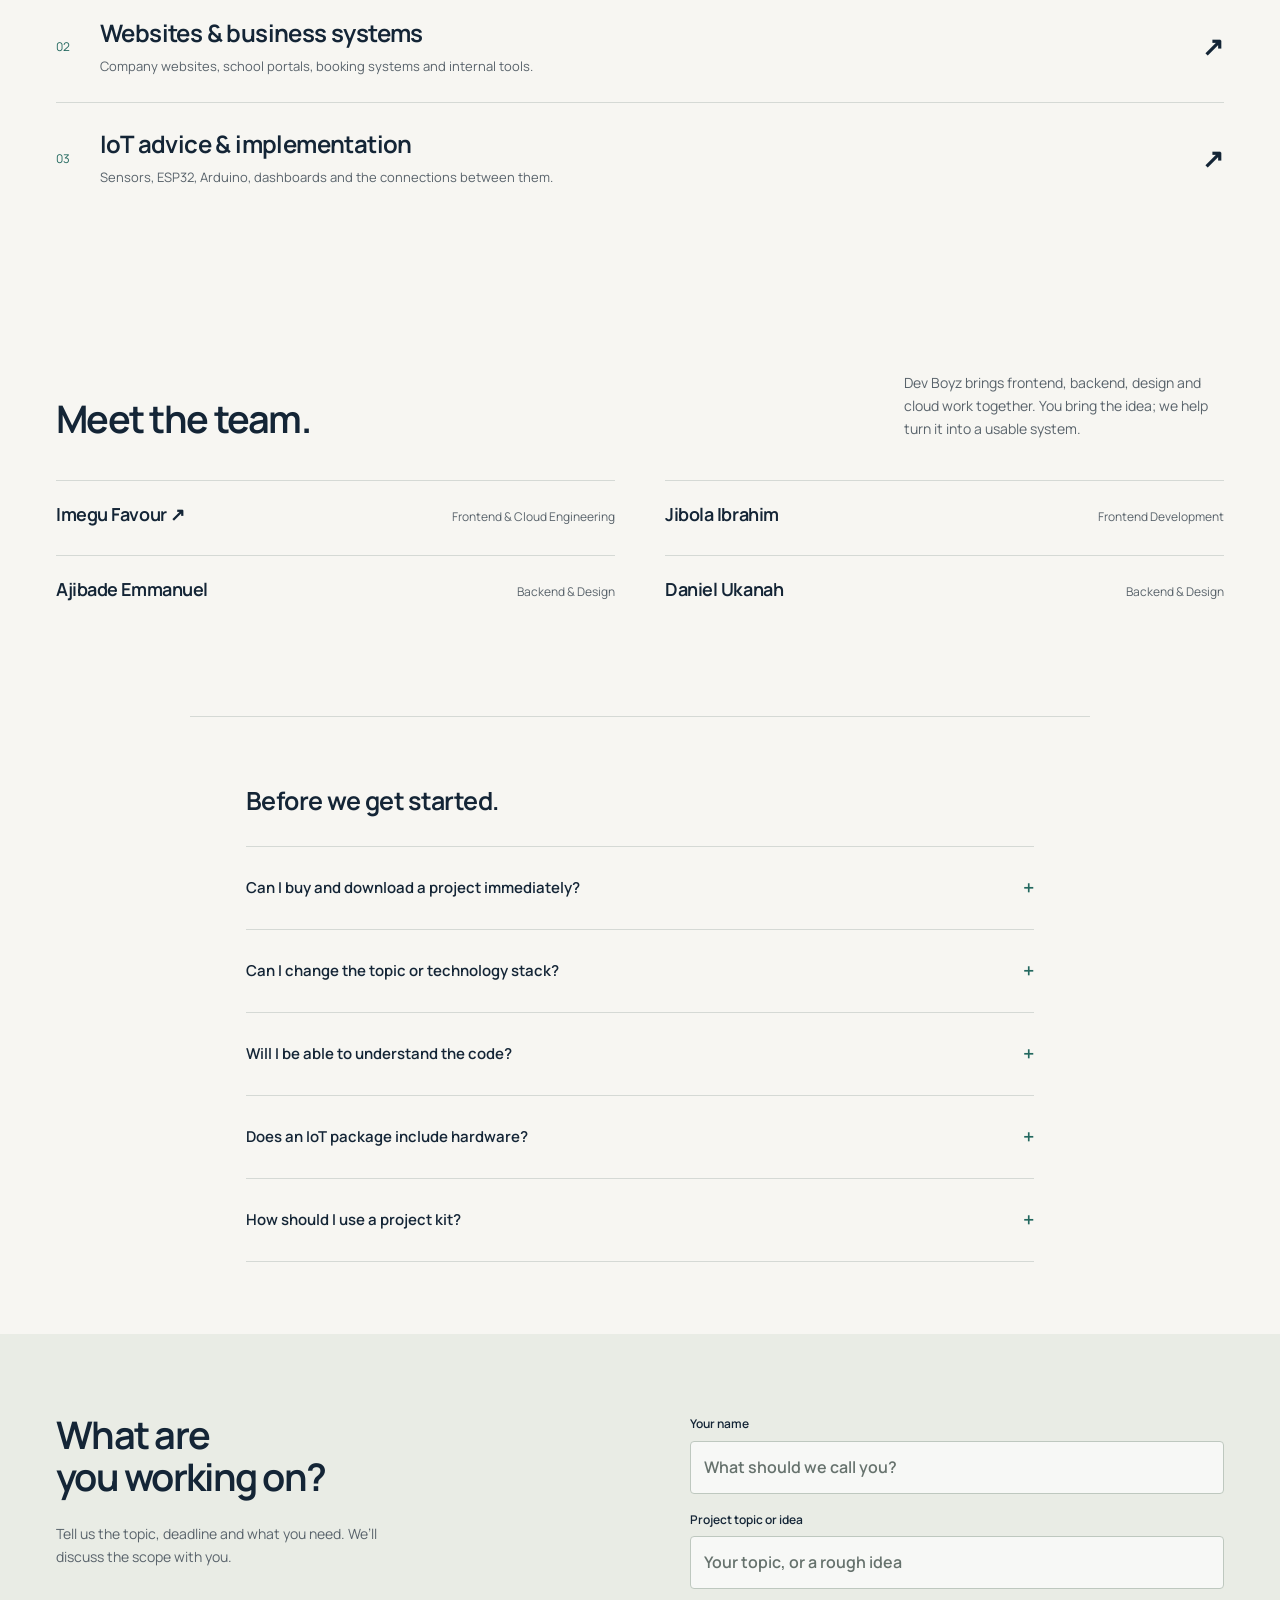
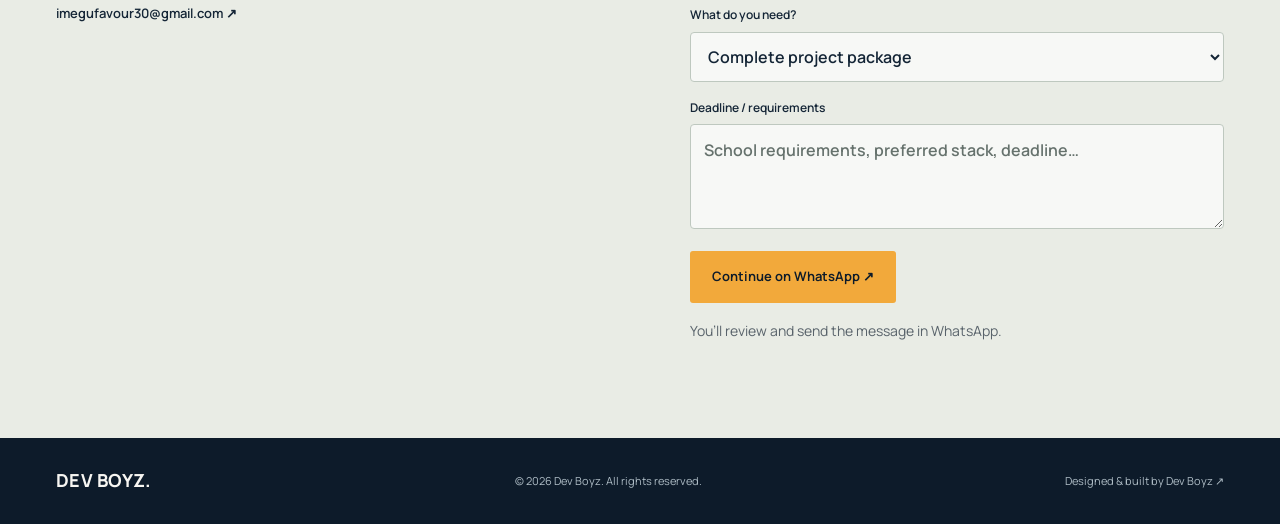
==== commit abc0d262: "Add three fields to the student project library" ====
--- a/projects.html
+++ b/projects.html
@@ -1,32 +1,32 @@
-<!doctype html><html lang="en"><head><meta charset="utf-8"><meta name="viewport" content="width=device-width,initial-scale=1"><meta name="theme-color" content="#0d1b2a"><meta name="description" content="Explore final-year Computer Science and Software Engineering project options with Dev Boyz. Frontend, backend, database, documentation, slides and IoT guidance."><title>Project Library — Dev Boyz</title><link rel="icon" href="logo.png"><link rel="preload" href="assets/manrope.woff" as="font" type="font/woff" crossorigin>
-<link rel="stylesheet" href="style.css"></head><body class="catalogue-page">
-<a class="skip" href="#main">Skip to content</a>
-<header class="wrap"><nav aria-label="Main navigation"><a class="brand" href="index.html"><img src="logo.png" alt="" width="48" height="48"><span>DEV BOYZ<span class="brand-dot">.</span></span></a><button class="menu-toggle" aria-expanded="false" aria-controls="navlinks">Menu <span>＋</span></button><div id="navlinks"><a href="#catalogue">Project library</a><a href="#included">What’s included</a><a href="index.html#work">Our work</a><a href="index.html#studio">Our team</a><a class="nav-contact" href="#contact">Let’s talk ↗</a></div></nav></header>
-<main id="main"><section class="hero wrap" id="home"><div class="hero-copy"><h1>Final-year project topics.</h1><p class="intro">Find a topic that fits your interests and your school’s requirements. Talk to us about the build and support you need.</p><div class="actions"><a class="button primary" href="#catalogue">Find your project <span>↗</span></a><a class="text-link" href="#contact">Have a different idea? ↗</a></div></div><aside class="package-overview" aria-label="Project package scope"><h2>From application to presentation.</h2><ul><li><span>Application</span><b>Frontend, backend & database</b></li><li><span>Documentation</span><b>Report, diagrams & setup guide</b></li><li><span>Presentation</span><b>Editable slides & walkthrough</b></li></ul><p>Ask for a demo, price and delivery timeline before paying.</p></aside></section>
-<div class="scope-strip"><div class="wrap"><span>COMPUTER SCIENCE</span><span>SOFTWARE ENGINEERING</span><span>WEB & MOBILE</span><span>AI & IoT</span></div></div>
-<section id="catalogue" class="section wrap"><div class="section-heading"><div><h2>Explore the topics.</h2></div><p>100 topics across 10 fields. Find a direction that fits your interests, then talk to us about the scope and package.</p></div><div class="catalogue-tools"><label class="search-label"><span>Search topics</span><input id="search" type="search" placeholder="Try attendance, hospital, AI…" autocomplete="off"></label><label><span>Choose a field</span><select id="category"><option value="">All fields</option></select></label><label><span>View</span><select id="view"><option value="all">All projects</option><option value="saved">My shortlist</option></select></label></div><div class="catalogue-meta"><p id="result-count" role="status">Loading project topics…</p><button id="clear" class="subtle">Reset filters</button></div><div id="project-grid" class="project-grid" aria-busy="true"><div class="skeleton"></div><div class="skeleton"></div><div class="skeleton"></div></div><div id="pagination" class="pagination"></div><noscript><p>Enable JavaScript to browse the full catalogue, or <a href="https://wa.me/2347062723107">ask us for the topic list on WhatsApp</a>.</p></noscript></section>
-<section class="package-section" id="included"><div class="wrap"><div class="section-heading"><div><h2>What’s in the package.</h2></div><p>Your project should work on your screen and make sense when you explain it. We agree the deliverables before the build begins.</p></div><div class="deliverables"><article><span>01</span><h3>The application</h3><p>A working frontend and backend, source code, and the database schema with sample data.</p></article><article><span>02</span><h3>The write-up</h3><p>Editable documentation, system diagrams, setup instructions and test results that match the build.</p></article><article><span>03</span><h3>The presentation</h3><p>Editable slides and a walkthrough to help you explain the problem, approach and implementation.</p></article><article><span>04</span><h3>The support</h3><p>Installation help, code explanations and customisation, with the support scope agreed upfront.</p></article></div><p class="package-note">AI projects include dataset details and model evaluation. IoT projects include device integration; hardware is quoted separately.</p></div></section>
-<section class="section wrap"><div class="services-intro"><h2>Have a different topic?</h2></div><div class="service-rows"><a href="#contact"><span>01</span><div><h3>Custom student projects</h3><p>A different topic, a specific stack, or your supervisor’s requirements.</p></div><b>↗</b></a><a href="#contact"><span>02</span><div><h3>Websites & business systems</h3><p>Company websites, school portals, booking systems and internal tools.</p></div><b>↗</b></a><a href="#contact"><span>03</span><div><h3>IoT advice & implementation</h3><p>Sensors, ESP32, Arduino, dashboards and the connections between them.</p></div><b>↗</b></a></div></section>
-<section class="studio-section" id="studio"><div class="wrap"><div class="section-heading"><div><h2>Meet the team.</h2></div><p>Dev Boyz brings frontend, backend, design and cloud work together. You bring the idea; we help turn it into a usable system.</p></div><div class="team-grid"><article><h3><a href="https://portfolio-favour12.vercel.app/" target="_blank" rel="noopener">Imegu Favour ↗</a></h3><p>Frontend & Cloud Engineering</p></article><article><h3>Jibola Ibrahim</h3><p>Frontend Development</p></article><article><h3>Ajibade Emmanuel</h3><p>Backend & Design</p></article><article><h3>Daniel Ukanah</h3><p>Backend & Design</p></article></div></div></section>
-<section class="section wrap faq"><h2>Before we get started.</h2><details><summary>Can I buy and download a project immediately?</summary><p>The catalogue currently shows topics available on request. Contact us to confirm a working demo, deliverables, price and timeline before paying. Instant checkout and downloads will come when completed packages are ready.</p></details><details><summary>Can I change the topic or technology stack?</summary><p>Yes. Send the brief and school requirements so we can agree what needs to change and provide a quote.</p></details><details><summary>Will I be able to understand the code?</summary><p>Code explanations and a project walkthrough can be included in your agreed support package. The aim is to help you adapt the project and explain how it works.</p></details><details><summary>Does an IoT package include hardware?</summary><p>Hardware requirements and costs are confirmed separately. Tell us what components you already have.</p></details><details><summary>How should I use a project kit?</summary><p>Use it as a learning foundation, adapt it to your own work, acknowledge reused materials and follow your school’s project rules.</p></details></section>
-<section id="contact" class="contact-section"><div class="wrap contact-layout"><div><h2>What are<br>you working on?</h2><p>Tell us the topic, deadline and what you need. We’ll discuss the scope with you.</p><a class="text-link" href="mailto:imegufavour30@gmail.com">imegufavour30@gmail.com ↗</a></div><form id="enquiry"><label>Your name<input name="name" autocomplete="name" required maxlength="100" placeholder="What should we call you?"></label><label>Project topic or idea<input name="topic" required maxlength="180" placeholder="Your topic, or a rough idea"></label><label>What do you need?<select name="service"><option>Complete project package</option><option>Custom project development</option><option>IoT consultation</option><option>Website or business system</option></select></label><label>Deadline / requirements<textarea name="requirements" rows="3" maxlength="1500" placeholder="School requirements, preferred stack, deadline…"></textarea></label><button class="button primary" type="submit">Continue on WhatsApp ↗</button><small>You’ll review and send the message in WhatsApp.</small><p id="form-status" role="status"></p></form></div></section></main>
-<footer class="wrap"><a class="brand" href="index.html">DEV BOYZ.</a><span>© 2026 Dev Boyz. All rights reserved.</span><span>Designed &amp; built by <a href="https://portfolio-favour12.vercel.app/" target="_blank" rel="noopener">Dev Boyz ↗</a></span></footer>
-<dialog id="project-dialog" aria-labelledby="dialog-title"><div class="dialog-inner"><button class="dialog-close" aria-label="Close project details">×</button><p id="dialog-category" class="eyebrow"></p><h2 id="dialog-title"></h2><p class="availability">Available on request</p><p>Tell us your school requirements and preferred technology stack. We’ll confirm the features, demo, timeline and price before you commit.</p><h3>Package scope</h3><ul><li>Frontend, backend and database</li><li>Source code and setup guide</li><li>Editable documentation and system diagrams</li><li>Presentation slides and project walkthrough</li></ul><p id="special-note"></p><a id="project-enquiry" class="button primary" href="#contact">Discuss this project ↗</a></div></dialog><script src="navigation.js" defer></script><script src="app.js" defer></script>
-      <svg
-        aria-hidden="true"
-        focusable="false"
-        viewBox="0 0 80 100"
-        style="position:fixed;right:max(4px, env(safe-area-inset-right));bottom:var(--christmas-tree-bottom, env(safe-area-inset-bottom, 0px));width:clamp(42px, 7vw, 68px);height:auto;z-index:2;pointer-events:none;stroke:none;filter:drop-shadow(0 2px 4px #210d1370)"
-      >
-        <path fill="#88543d" d="M35 81h10v17H35z" />
-        <path fill="#214d3b" d="M40 27 8 87q32 10 64 0L40 27Z" />
-        <path fill="#30674e" d="M40 18 14 68q26 9 52 0L40 18Z" />
-        <path fill="#428167" d="M40 13 22 48q18 7 36 0L40 13Z" />
-        <path fill="none" stroke="#f6d695" stroke-width="2" stroke-linecap="round" d="M30 43q8 5 18 2M24 63q15 8 32 3M17 83q21 9 46 2" />
-        <g fill="#f4a7ae">
-          <circle cx="34" cy="54" r="2.8" /><circle cx="53" cy="59" r="2.8" />
-          <circle cx="26" cy="75" r="2.8" /><circle cx="48" cy="79" r="2.8" />
-        </g>
-        <path fill="#f8d486" d="m40 1 3 7 8 1-6 5 2 8-7-4-7 4 2-8-6-5 8-1Z" />
-      </svg>
-</body></html>
+<!doctype html><html lang="en"><head><meta charset="utf-8"><meta name="viewport" content="width=device-width,initial-scale=1"><meta name="theme-color" content="#0d1b2a"><meta name="description" content="Explore final-year project topics across computing and engineering fields with Dev Boyz. Frontend, backend, database, documentation, slides and IoT guidance."><title>Project Library — Dev Boyz</title><link rel="icon" href="logo.png"><link rel="preload" href="assets/manrope.woff" as="font" type="font/woff" crossorigin>
+<link rel="stylesheet" href="style.css"></head><body class="catalogue-page">
+<a class="skip" href="#main">Skip to content</a>
+<header class="wrap"><nav aria-label="Main navigation"><a class="brand" href="index.html"><img src="logo.png" alt="" width="48" height="48"><span>DEV BOYZ<span class="brand-dot">.</span></span></a><button class="menu-toggle" aria-expanded="false" aria-controls="navlinks">Menu <span>＋</span></button><div id="navlinks"><a href="#catalogue">Project library</a><a href="#included">What’s included</a><a href="index.html#work">Our work</a><a href="index.html#studio">Our team</a><a class="nav-contact" href="#contact">Let’s talk ↗</a></div></nav></header>
+<main id="main"><section class="hero wrap" id="home"><div class="hero-copy"><h1>Final-year project topics.</h1><p class="intro">Find a topic that fits your interests and your school’s requirements. Talk to us about the build and support you need.</p><div class="actions"><a class="button primary" href="#catalogue">Find your project <span>↗</span></a><a class="text-link" href="#contact">Have a different idea? ↗</a></div></div><aside class="package-overview" aria-label="Project package scope"><h2>From application to presentation.</h2><ul><li><span>Application</span><b>Frontend, backend & database</b></li><li><span>Documentation</span><b>Report, diagrams & setup guide</b></li><li><span>Presentation</span><b>Editable slides & walkthrough</b></li></ul><p>Ask for a demo, price and delivery timeline before paying.</p></aside></section>
+<div class="scope-strip"><div class="wrap"><span>COMPUTER SCIENCE</span><span>SOFTWARE ENGINEERING</span><span>WEB & MOBILE</span><span>AI & IoT</span></div></div>
+<section id="catalogue" class="section wrap"><div class="section-heading"><div><h2 id="catalogue-heading" tabindex="-1">Explore the topics.</h2></div><p>Find a direction that fits your interests, then talk to us about the scope and package.</p></div><div class="catalogue-tools"><label class="search-label"><span>Search topics</span><input id="search" type="search" placeholder="Try attendance, hospital, AI…" autocomplete="off"></label><label><span>Choose a field</span><select id="category"><option value="">All fields</option></select></label><label><span>View</span><select id="view"><option value="all">All projects</option><option value="saved">My shortlist</option></select></label></div><div class="catalogue-meta"><p id="result-count" role="status">Loading project topics…</p><button id="clear" class="subtle">Reset filters</button></div><div id="project-grid" class="project-grid" aria-busy="true"><div class="skeleton"></div><div class="skeleton"></div><div class="skeleton"></div></div><div id="pagination" class="pagination"></div><noscript><p>Enable JavaScript to browse the full catalogue, or <a href="https://wa.me/2347062723107">ask us for the topic list on WhatsApp</a>.</p></noscript></section>
+<section class="package-section" id="included"><div class="wrap"><div class="section-heading"><div><h2>What’s in the package.</h2></div><p>Your project should work on your screen and make sense when you explain it. We agree the deliverables before the build begins.</p></div><div class="deliverables"><article><span>01</span><h3>The application</h3><p>A working frontend and backend, source code, and the database schema with sample data.</p></article><article><span>02</span><h3>The write-up</h3><p>Editable documentation, system diagrams, setup instructions and test results that match the build.</p></article><article><span>03</span><h3>The presentation</h3><p>Editable slides and a walkthrough to help you explain the problem, approach and implementation.</p></article><article><span>04</span><h3>The support</h3><p>Installation help, code explanations and customisation, with the support scope agreed upfront.</p></article></div><p class="package-note">AI projects include dataset details and model evaluation. IoT projects include device integration; hardware is quoted separately.</p></div></section>
+<section class="section wrap"><div class="services-intro"><h2>Have a different topic?</h2></div><div class="service-rows"><a href="#contact"><span>01</span><div><h3>Custom student projects</h3><p>A different topic, a specific stack, or your supervisor’s requirements.</p></div><b>↗</b></a><a href="#contact"><span>02</span><div><h3>Websites & business systems</h3><p>Company websites, school portals, booking systems and internal tools.</p></div><b>↗</b></a><a href="#contact"><span>03</span><div><h3>IoT advice & implementation</h3><p>Sensors, ESP32, Arduino, dashboards and the connections between them.</p></div><b>↗</b></a></div></section>
+<section class="studio-section" id="studio"><div class="wrap"><div class="section-heading"><div><h2>Meet the team.</h2></div><p>Dev Boyz brings frontend, backend, design and cloud work together. You bring the idea; we help turn it into a usable system.</p></div><div class="team-grid"><article><h3><a href="https://portfolio-favour12.vercel.app/" target="_blank" rel="noopener">Imegu Favour ↗</a></h3><p>Frontend & Cloud Engineering</p></article><article><h3>Jibola Ibrahim</h3><p>Frontend Development</p></article><article><h3>Ajibade Emmanuel</h3><p>Backend & Design</p></article><article><h3>Daniel Ukanah</h3><p>Backend & Design</p></article></div></div></section>
+<section class="section wrap faq"><h2>Before we get started.</h2><details><summary>Can I buy and download a project immediately?</summary><p>The catalogue currently shows topics available on request. Contact us to confirm a working demo, deliverables, price and timeline before paying. Instant checkout and downloads will come when completed packages are ready.</p></details><details><summary>Can I change the topic or technology stack?</summary><p>Yes. Send the brief and school requirements so we can agree what needs to change and provide a quote.</p></details><details><summary>Will I be able to understand the code?</summary><p>Code explanations and a project walkthrough can be included in your agreed support package. The aim is to help you adapt the project and explain how it works.</p></details><details><summary>Does an IoT package include hardware?</summary><p>Hardware requirements and costs are confirmed separately. Tell us what components you already have.</p></details><details><summary>How should I use a project kit?</summary><p>Use it as a learning foundation, adapt it to your own work, acknowledge reused materials and follow your school’s project rules.</p></details></section>
+<section id="contact" class="contact-section"><div class="wrap contact-layout"><div><h2>What are<br>you working on?</h2><p>Tell us the topic, deadline and what you need. We’ll discuss the scope with you.</p><a class="text-link" href="mailto:imegufavour30@gmail.com">imegufavour30@gmail.com ↗</a></div><form id="enquiry"><label>Your name<input name="name" autocomplete="name" required maxlength="100" placeholder="What should we call you?"></label><label>Project topic or idea<input name="topic" required maxlength="180" placeholder="Your topic, or a rough idea"></label><label>What do you need?<select name="service"><option>Complete project package</option><option>Custom project development</option><option>IoT consultation</option><option>Website or business system</option></select></label><label>Deadline / requirements<textarea name="requirements" rows="3" maxlength="1500" placeholder="School requirements, preferred stack, deadline…"></textarea></label><button class="button primary" type="submit">Continue on WhatsApp ↗</button><small>You’ll review and send the message in WhatsApp.</small><p id="form-status" role="status"></p></form></div></section></main>
+<footer class="wrap"><a class="brand" href="index.html">DEV BOYZ.</a><span>© 2026 Dev Boyz. All rights reserved.</span><span>Designed &amp; built by <a href="https://portfolio-favour12.vercel.app/" target="_blank" rel="noopener">Dev Boyz ↗</a></span></footer>
+<dialog id="project-dialog" aria-labelledby="dialog-title"><div class="dialog-inner"><button class="dialog-close" aria-label="Close project details">×</button><p id="dialog-category" class="eyebrow"></p><h2 id="dialog-title"></h2><p class="availability">Available on request</p><p>Tell us your school requirements and preferred technology stack. We’ll confirm the features, demo, timeline and price before you commit.</p><h3>Package scope</h3><ul><li>Frontend, backend and database</li><li>Source code and setup guide</li><li>Editable documentation and system diagrams</li><li>Presentation slides and project walkthrough</li></ul><p id="special-note"></p><a id="project-enquiry" class="button primary" href="#contact">Discuss this project ↗</a></div></dialog><script src="navigation.js" defer></script><script src="app.js" defer></script>
+      <svg
+        aria-hidden="true"
+        focusable="false"
+        viewBox="0 0 80 100"
+        style="position:fixed;right:max(4px, env(safe-area-inset-right));bottom:var(--christmas-tree-bottom, env(safe-area-inset-bottom, 0px));width:clamp(42px, 7vw, 68px);height:auto;z-index:2;pointer-events:none;stroke:none;filter:drop-shadow(0 2px 4px #210d1370)"
+      >
+        <path fill="#88543d" d="M35 81h10v17H35z" />
+        <path fill="#214d3b" d="M40 27 8 87q32 10 64 0L40 27Z" />
+        <path fill="#30674e" d="M40 18 14 68q26 9 52 0L40 18Z" />
+        <path fill="#428167" d="M40 13 22 48q18 7 36 0L40 13Z" />
+        <path fill="none" stroke="#f6d695" stroke-width="2" stroke-linecap="round" d="M30 43q8 5 18 2M24 63q15 8 32 3M17 83q21 9 46 2" />
+        <g fill="#f4a7ae">
+          <circle cx="34" cy="54" r="2.8" /><circle cx="53" cy="59" r="2.8" />
+          <circle cx="26" cy="75" r="2.8" /><circle cx="48" cy="79" r="2.8" />
+        </g>
+        <path fill="#f8d486" d="m40 1 3 7 8 1-6 5 2 8-7-4-7 4 2-8-6-5 8-1Z" />
+      </svg>
+</body></html>
--- a/style.css
+++ b/style.css
@@ -1,32 +1,34 @@
-@font-face{font-family:Manrope;src:url("assets/manrope.woff") format("woff");font-weight:200 800;font-display:swap}
-:root{--navy:#0d1b2a;--amber:#f2a93b;--teal:#3d8b82;--ink:#142536;--muted:#59636b;--paper:#f7f6f2;--silver:#eceeea;--line:#d5d9d5;--accent-ink:#23685f;--success:#23685f;--error:#a7372c;--focus:#3d8b82;--radius:8px}
-*{box-sizing:border-box}html{scroll-behavior:smooth;scroll-padding-top:28px}body{margin:0;background:var(--paper);color:var(--ink);font-family:Manrope,"Segoe UI",Arial,sans-serif;line-height:1.65;-webkit-font-smoothing:antialiased}a{color:inherit;text-decoration:none}button,input,select,textarea{font:inherit}button{cursor:pointer}button:disabled{cursor:default}button,a,input,select,textarea{-webkit-tap-highlight-color:transparent}a:focus-visible,button:focus-visible,summary:focus-visible{outline:3px solid var(--teal);outline-offset:5px}input:focus,select:focus,textarea:focus{outline:2px solid var(--teal);outline-offset:2px}.wrap{max-width:1280px;margin:auto;padding:0 56px}h1,h2,h3,p{margin:0}h1,h2,h3{font-weight:650}h1,h2{letter-spacing:-.045em;line-height:1.1}h2{font-size:clamp(28px,3vw,38px)}h3{letter-spacing:-.025em;line-height:1.3}p{color:var(--muted)}.skip{position:fixed;top:-100px;left:20px;z-index:20;background:var(--amber);color:var(--navy);padding:12px}.skip:focus{top:10px}
-body>header.wrap{max-width:none;background:var(--navy);padding:0 max(56px,calc((100vw - 1168px)/2))}nav{min-height:96px;display:flex;align-items:center;justify-content:space-between;border-bottom:1px solid #ffffff1c;color:#f7f6f2;gap:32px}.brand{display:flex;align-items:center;gap:10px;font-size:18px;letter-spacing:.015em;font-weight:750;white-space:nowrap}.brand img{display:block;border-radius:0}.brand-dot{color:var(--amber)}#navlinks{display:flex;align-items:center;gap:28px;font-size:13px}#navlinks a{transition:color .18s}#navlinks a:hover{color:var(--amber)}.nav-contact{border-bottom:1px solid var(--amber);padding:8px 0;margin-left:10px}.nav-contact span{margin-left:16px;color:var(--amber)}.menu-toggle{display:none}
-.hero{display:grid;grid-template-columns:1.4fr 1fr;gap:38px 100px;align-items:center;padding-top:76px;padding-bottom:26px;background:var(--navy);color:var(--paper);max-width:none;padding-left:max(56px,calc((100vw - 1168px)/2));padding-right:max(56px,calc((100vw - 1168px)/2))}.eyebrow{font-size:11px;letter-spacing:.075em;font-weight:600;margin-bottom:20px;color:var(--accent-ink)}.hero .eyebrow{color:#a9c7c2}h1{font-size:clamp(40px,4.7vw,62px);font-weight:600;line-height:1.16;letter-spacing:-.055em}h1 span{color:var(--amber)}.intro{font-size:16px;max-width:440px;margin-top:0}.hero .intro{color:#c4cdd3;line-height:1.8}.hero-brief{padding-top:18px}.hero-brief .button{margin-top:25px}.hero-secondary{display:block;margin-top:22px;font-size:12px;color:#b8c6cf}.hero-secondary span{display:block;color:var(--paper);margin-top:4px}.hero-secondary:hover span{color:var(--amber)}.hero-foot{grid-column:1/-1;border-top:1px solid #ffffff26;margin-top:18px;padding-top:20px;display:flex;justify-content:space-between;gap:20px;font-size:11px;color:#b5c5cf}.hero-foot a{color:var(--paper);display:inline-flex;gap:18px}.hero-foot a:hover{color:var(--amber)}.actions{display:flex;flex-wrap:wrap;gap:25px;align-items:center;margin:28px 0}.button{display:inline-flex;align-items:center;justify-content:space-between;gap:30px;padding:14px 21px;border-radius:3px;font-size:13px;font-weight:650;border:1px solid transparent;min-height:48px;transition:background .2s}.primary{background:var(--amber);color:var(--navy)}.primary:hover{background:#ffba51}.text-link{font-size:13px;font-weight:600;display:inline-flex;gap:16px;align-items:center;min-height:44px}.text-link:hover{color:var(--accent-ink)}.hero .text-link:hover{color:var(--amber)}.hero-note{font-size:12px;color:#b5c5cf}.package-overview{border-left:1px solid #ffffff30;padding:8px 0 8px 36px}.package-overview h2{font-size:25px;letter-spacing:-.035em;line-height:1.3}.package-overview ul{padding:0;margin:22px 0;list-style:none}.package-overview li{padding:12px 0;border-top:1px solid #ffffff25}.package-overview li span{display:block;font-size:11px;color:#a9c7c2;margin-bottom:5px}.package-overview b{font-size:13px;font-weight:500}.package-overview>p:last-child{font-size:12px;color:#b5c5cf}.package-overview .eyebrow{font-size:10px}
-
-.section{padding-top:72px;padding-bottom:72px}.section-heading{display:flex;align-items:flex-end;justify-content:space-between;gap:40px;margin-bottom:40px}.section-heading>p{max-width:320px;font-size:14px}.services-layout{display:grid;grid-template-columns:.85fr 1.35fr;gap:95px}.services-heading>p:not(.eyebrow){margin-top:20px;max-width:290px;font-size:14px}.services-heading .scope-note{padding-top:20px;border-top:1px solid var(--line);font-size:12px!important}.service-list article{display:block;border-top:1px solid var(--line);padding:26px 0}.service-list article:last-child{border-bottom:1px solid var(--line)}.service-number{font-size:11px;color:var(--teal);padding-top:5px}.service-list h3{font-size:21px;margin-bottom:12px}.service-list p{font-size:14px;max-width:500px}.service-list .text-link{margin-top:12px;color:var(--accent-ink)}
-.work-section{background:var(--paper);padding:58px 0 68px;border-bottom:1px solid var(--line)}.work-grid{display:grid;grid-template-columns:1.17fr 1fr;gap:42px;align-items:start}.work-item:nth-child(2){margin-top:56px}.work-art{aspect-ratio:1.48;height:auto;overflow:hidden;border-radius:2px;background:#dce4db}.work-item:nth-child(2) .work-art{aspect-ratio:1.6}.work-art img{width:100%;height:100%;object-fit:cover;object-position:top;display:block;transition:transform .4s}.work-item:hover .work-art img{transform:scale(1.025)}.travel-art{background:#d5dedc}.work-caption{display:flex;justify-content:space-between;align-items:center;padding:21px 0}.work-caption h3{font-size:21px}.work-caption p{font-size:12px;margin-top:5px}.work-caption>span{font-size:24px;color:var(--accent-ink)}.portfolio-row{display:flex;align-items:center;justify-content:space-between;gap:30px;margin-top:15px;padding-top:22px;border-top:1px solid #c8d1c9}.portfolio-row p{font-size:13px}.portfolio-row .text-link{color:var(--accent-ink)}
-.student-feature{background:#e8ede7;color:var(--ink);padding:62px 0}.student-layout{display:grid;grid-template-columns:1fr 1fr;gap:90px;align-items:center}.student-feature .eyebrow{color:var(--accent-ink)}.student-feature p:not(.eyebrow){color:var(--muted);max-width:400px;margin:22px 0 28px;font-size:14px}.student-index{border-top:1px solid #bbcbbf}.index-title{display:block;padding:22px 0 10px;font-size:9px;letter-spacing:.13em;color:var(--accent-ink)}.student-index>a{display:flex;align-items:center;gap:22px;padding:20px 0;border-bottom:1px solid #bbcbbf;font-size:16px}.student-index>a:hover{color:var(--accent-ink)}.student-index>a>span{font-size:10px;color:#8da99e}.student-index b{margin-left:auto;color:var(--accent-ink);font-weight:400}.student-index p{font-size:11px!important;margin-bottom:0!important}
-.studio-section{padding:85px 0}.team-grid{display:grid;grid-template-columns:1fr 1fr;gap:0 50px}.team-grid article{border-top:1px solid var(--line);padding:22px 0;display:flex;justify-content:space-between;align-items:baseline;gap:20px}.team-grid h3{font-size:18px;margin-bottom:7px}.team-grid p{font-size:12px}.team-grid a:hover{color:var(--accent-ink)}.faq{display:grid;grid-template-columns:.85fr 1.35fr;gap:95px;border-top:1px solid var(--line);padding-top:70px}.faq h2{font-size:25px;letter-spacing:-.025em}.faq details{border-bottom:1px solid var(--line);padding:19px 0}.faq details:first-child{padding-top:0}.faq summary{cursor:pointer;font-size:15px;font-weight:600;min-height:30px;list-style:none;display:flex;justify-content:space-between;gap:20px}.faq summary::-webkit-details-marker{display:none}.faq summary:after{content:'+';color:var(--accent-ink);font-size:20px;line-height:1}.faq details[open] summary:after{content:'−'}.faq details p{font-size:13px;margin:15px 0 6px;max-width:550px}
-.contact-section{background:#e9ece5;padding:80px 0}.contact-layout{display:grid;grid-template-columns:1fr 1fr;gap:100px}.contact-layout>div>p:not(.eyebrow){max-width:330px;margin:24px 0;font-size:14px}.contact-email{font-size:17px;display:inline-flex;gap:18px;border-bottom:1px solid #bdc9be;padding-bottom:9px;overflow-wrap:anywhere}.contact-note{font-size:11px!important;margin-top:24px!important}.contact-note a{display:block;color:var(--accent-ink);font-weight:650;margin-top:4px}.contact-layout form{display:flex;flex-direction:column;gap:16px}label{display:block;font-size:12px;font-weight:600}label>span{display:block;margin-bottom:7px}input,select,textarea{width:100%;background:#ffffffa8;border:1px solid #bec8bf;border-radius:4px;padding:12px 13px;color:var(--ink);font-size:14px;min-height:48px}textarea{resize:vertical}input::placeholder,textarea::placeholder{color:#66726d}.contact-layout label input,.contact-layout label select,.contact-layout label textarea{margin-top:7px}.contact-layout form small{font-size:11px;color:var(--muted)}.contact-layout .button{align-self:flex-start}.contact-layout #form-status{font-size:12px}footer{background:var(--navy);color:#aebcc5;font-size:11px}.footer-inner,footer.wrap{display:flex;justify-content:space-between;align-items:center;gap:25px;padding-top:28px;padding-bottom:28px}footer .brand{color:var(--paper)}footer a:hover{color:var(--amber)}footer.wrap{max-width:none;padding-left:max(56px,calc((100vw - 1168px)/2));padding-right:max(56px,calc((100vw - 1168px)/2))}
-/* Project library shares the same identity. */
-.live-dot{display:none}.catalogue-page .hero{gap:55px}.catalogue-page h1{font-size:clamp(40px,5vw,64px)}.scope-strip{background:#e4e9df;color:var(--accent-ink)}.scope-strip .wrap{display:flex;justify-content:space-between;padding-top:18px;padding-bottom:18px;gap:20px;font-size:10px;letter-spacing:.1em}.catalogue-tools{display:grid;grid-template-columns:2fr 1.2fr .8fr;gap:15px}.catalogue-meta{display:flex;justify-content:space-between;align-items:center;margin:23px 0;font-size:12px}.subtle{background:none;border:0;color:var(--muted);text-decoration:underline;padding:10px;min-height:44px}.project-grid{display:grid;grid-template-columns:repeat(3,1fr);gap:18px}.project-card{border:1px solid var(--line);border-radius:6px;overflow:hidden;background:#fdfdfa;transition:border-color .2s}.project-card:hover{border-color:var(--teal)}.card-art{height:84px;background:#e7ece3;padding:20px;display:flex;align-items:center;justify-content:space-between}.card-art .symbol{font-size:30px;font-weight:650;color:var(--accent-ink)}.card-art>span:last-child{font-size:9px;letter-spacing:1px;color:#59715f}.project-card:nth-child(3n+2) .card-art{background:#eee8db}.project-card:nth-child(3n+2) .symbol{color:#94641d}.project-card:nth-child(3n+3) .card-art{background:#e6e9eb}.card-content{padding:22px}.card-category{font-size:11px;letter-spacing:.05em;min-height:32px}.card-content h3{font-size:19px;margin:7px 0 15px;min-height:48px}.card-content>p{font-size:12px}.card-bottom{display:flex;justify-content:space-between;align-items:center;margin-top:18px}.details-button{border:0;background:none;padding:10px 0;min-height:44px;font-weight:650;color:var(--accent-ink);font-size:12px}.save-button{background:var(--silver);border:0;border-radius:50%;width:44px;height:44px;color:var(--muted);font-size:21px}.save-button[aria-pressed=true]{background:#f2e4c9;color:#815212}.pagination{display:flex;align-items:center;justify-content:center;gap:20px;margin-top:30px;font-size:12px}.pagination button{border:1px solid var(--line);background:white;border-radius:4px;padding:10px 18px;min-height:44px}.pagination button:disabled{opacity:.4}.empty{padding:35px;background:var(--silver);border-radius:6px;grid-column:1/-1}.package-section{background:var(--navy);color:var(--paper);padding:80px 0}.package-section .eyebrow,.package-section .deliverables span{color:#91bcb6}.package-section p{color:#b9c6cf}.deliverables{display:grid;grid-template-columns:repeat(4,1fr);gap:30px}.deliverables article{border-top:1px solid #ffffff30;padding-top:20px}.deliverables span{font-size:11px}.deliverables h3{font-size:20px;margin:20px 0 15px}.deliverables p{font-size:13px}.package-note{font-size:12px;margin-top:35px}.services-intro{margin-bottom:35px}.service-rows>a{display:flex;gap:30px;align-items:center;padding:25px 0;border-top:1px solid var(--line)}.service-rows>a>span{color:var(--accent-ink);font-size:12px}.service-rows h3{font-size:24px;margin-bottom:8px}.service-rows p{font-size:13px}.service-rows b{margin-left:auto;font-size:26px}.service-rows>a:hover h3{color:var(--accent-ink)}.catalogue-page .faq{display:block;max-width:900px}.catalogue-page .faq h2{margin-bottom:32px}.catalogue-page .faq details:first-of-type{border-top:1px solid var(--line)}dialog{max-width:580px;width:calc(100% - 32px);border:0;border-radius:8px;color:var(--ink);background:var(--paper);padding:0;max-height:90dvh}dialog::backdrop{background:#0d1b2abf}.dialog-inner{padding:40px}.dialog-close{position:absolute;right:12px;top:10px;border:0;background:var(--silver);width:44px;height:44px;border-radius:50%;font-size:26px}.dialog-inner h2{font-size:32px;padding-right:15px;margin-bottom:20px}.dialog-inner p{font-size:14px;margin-bottom:20px}.dialog-inner .availability{color:var(--accent-ink)}.dialog-inner h3{font-size:17px}.dialog-inner ul{padding-left:20px;font-size:14px;line-height:2}.skeleton{height:300px;border-radius:6px;background:linear-gradient(100deg,#e9ece4 30%,#f9faf6 50%,#e9ece4 70%);background-size:200% 100%;animation:shimmer 1.5s infinite}@keyframes shimmer{to{background-position:-200% 0}}
-@media(max-width:1050px){.wrap{padding-left:32px;padding-right:32px}body>header.wrap,.hero,footer.wrap{padding-left:32px;padding-right:32px}.hero{gap:30px 50px}#navlinks{gap:18px;font-size:12px}.services-layout,.faq,.student-layout,.contact-layout{gap:50px}.team-grid article{display:block}.team-grid p{margin-top:7px}.work-grid{gap:30px}}
-@media(max-width:760px){.wrap{padding-left:24px;padding-right:24px}body>header.wrap,.hero,footer.wrap{padding-left:24px;padding-right:24px}nav{min-height:80px;position:relative;gap:20px}.brand{font-size:16px}.brand img{width:42px;height:42px}.menu-toggle{display:flex;gap:14px;align-items:center;border:1px solid #ffffff35;background:none;color:var(--paper);border-radius:3px;padding:10px 14px;min-height:44px;font-size:12px}#navlinks{display:none;position:absolute;top:79px;left:0;right:0;background:var(--navy);border:1px solid #ffffff30;padding:14px;border-radius:3px;z-index:10;align-items:stretch;gap:5px}#navlinks.open{display:flex;flex-direction:column}#navlinks a{padding:12px;min-height:44px}.nav-contact{margin-left:0}.hero{grid-template-columns:1fr;padding-top:40px;padding-bottom:24px;gap:22px}.hero-brief{padding-top:0}.hero-copy{max-width:570px}h1{font-size:clamp(36px,7vw,52px)}.intro{font-size:15px;max-width:510px}.hero-brief .button{margin-top:20px}.hero-secondary{margin-top:18px}.hero-foot{margin-top:8px;font-size:10px}.section{padding-top:52px;padding-bottom:52px}.section-heading{display:block;margin-bottom:28px}.section-heading>p{margin-top:16px;max-width:450px}.services-layout,.faq{grid-template-columns:1fr;gap:28px}.services-heading>p:not(.eyebrow){max-width:460px;margin-top:16px}.work-section{padding:42px 0}.work-grid{gap:24px}.work-item:nth-child(2){margin-top:35px}.work-caption h3{font-size:19px}.work-caption p{font-size:12px}.portfolio-row{align-items:flex-start;gap:10px;flex-direction:column}.team-grid,.deliverables{grid-template-columns:1fr 1fr;gap:0 24px}.deliverables{row-gap:28px}.student-layout,.contact-layout{grid-template-columns:1fr;gap:30px}.student-feature,.studio-section,.package-section,.contact-section{padding:52px 0}.student-feature p:not(.eyebrow){max-width:500px}.student-index>a{font-size:15px}.faq{padding-top:42px}.faq h2{font-size:24px}.contact-email{font-size:16px}.contact-layout>div>p:not(.eyebrow){max-width:420px}.footer-inner,footer.wrap{flex-wrap:wrap;gap:18px}footer .brand{width:100%}.catalogue-page .hero{gap:30px}.catalogue-page h1{font-size:clamp(36px,7vw,52px)}.package-overview{border-left:0;border-top:1px solid #ffffff30;padding:24px 0 0}.package-overview h2{font-size:24px}.catalogue-tools{grid-template-columns:1fr 1fr}.search-label{grid-column:1/-1}.project-grid{grid-template-columns:repeat(2,1fr);gap:12px}.card-content{padding:16px}.card-content h3{font-size:17px;min-height:65px}.card-category{min-height:40px}.dialog-inner{padding:36px 24px}.dialog-inner h2{font-size:28px}.service-rows>a{gap:15px}.service-rows h3{font-size:21px}}
-@media(max-width:480px){.wrap{padding-left:20px;padding-right:20px}body>header.wrap,.hero,footer.wrap{padding-left:20px;padding-right:20px}h1,.catalogue-page h1{font-size:clamp(32px,8.9vw,42px);letter-spacing:-.055em}.eyebrow{font-size:10px;letter-spacing:.065em}.hero-foot{display:block}.hero-foot a{margin-top:9px;min-height:36px}.hero-brief .button{width:100%}.work-grid{grid-template-columns:1fr;gap:24px}.work-item:nth-child(2){margin-top:0}.work-art{aspect-ratio:1.48}.work-item:nth-child(2) .work-art{aspect-ratio:1.6}.team-grid{grid-template-columns:1fr;gap:0}.team-grid article{display:flex;flex-wrap:wrap;gap:6px 15px}.team-grid p{margin-top:0;font-size:12px}.team-grid h3{font-size:16px}.student-index>a{gap:15px;font-size:14px}.contact-layout .button{width:100%}.contact-email{font-size:15px}.project-grid{grid-template-columns:1fr}.card-content h3{font-size:20px;min-height:0}.card-category{min-height:0}.deliverables{grid-template-columns:1fr}.scope-strip .wrap{display:grid;grid-template-columns:1fr 1fr;font-size:9px;gap:10px}}
-@media(prefers-reduced-motion:reduce){html{scroll-behavior:auto}*,*::before,*::after{animation:none!important;transition:none!important}}
-
-.catalogue-page h1 { max-width: 13ch; letter-spacing: -.04em; text-wrap: balance; }
-.catalogue-page .intro { margin-top: 14px; }
-.catalogue-page .hero .actions { gap: 8px 22px; margin-bottom: 0; }
-.catalogue-page .package-overview h2 { max-width: 19ch; }
-.catalogue-tools > label { min-width: 0; }
-.catalogue-tools :is(input, select), .contact-layout :is(input, select, textarea) { font-size: 16px; }
-.catalogue-page .faq summary { min-height: 44px; align-items: center; }
-.scope-strip .wrap { font-size: .75rem; }
-@media (max-width: 760px) {
-  .catalogue-page .hero { gap: 24px; }
-  .catalogue-page .package-overview { padding-top: 18px; }
-  .catalogue-page .package-overview ul { margin-block: 14px; }
-  .catalogue-page .hero .actions { margin-top: 18px; }
-}
+@font-face{font-family:Manrope;src:url("assets/manrope.woff") format("woff");font-weight:200 800;font-display:swap}
+:root{--navy:#0d1b2a;--amber:#f2a93b;--teal:#3d8b82;--ink:#142536;--muted:#59636b;--paper:#f7f6f2;--silver:#eceeea;--line:#d5d9d5;--accent-ink:#23685f;--success:#23685f;--error:#a7372c;--focus:#3d8b82;--radius:8px}
+*{box-sizing:border-box}html{scroll-behavior:smooth;scroll-padding-top:28px}body{margin:0;background:var(--paper);color:var(--ink);font-family:Manrope,"Segoe UI",Arial,sans-serif;line-height:1.65;-webkit-font-smoothing:antialiased}a{color:inherit;text-decoration:none}button,input,select,textarea{font:inherit}button{cursor:pointer}button:disabled{cursor:default}button,a,input,select,textarea{-webkit-tap-highlight-color:transparent}a:focus-visible,button:focus-visible,summary:focus-visible{outline:3px solid var(--teal);outline-offset:5px}input:focus,select:focus,textarea:focus{outline:2px solid var(--teal);outline-offset:2px}.wrap{max-width:1280px;margin:auto;padding:0 56px}h1,h2,h3,p{margin:0}h1,h2,h3{font-weight:650}h1,h2{letter-spacing:-.045em;line-height:1.1}h2{font-size:clamp(28px,3vw,38px)}h3{letter-spacing:-.025em;line-height:1.3}p{color:var(--muted)}.skip{position:fixed;top:-100px;left:20px;z-index:20;background:var(--amber);color:var(--navy);padding:12px}.skip:focus{top:10px}
+body>header.wrap{max-width:none;background:var(--navy);padding:0 max(56px,calc((100vw - 1168px)/2))}nav{min-height:96px;display:flex;align-items:center;justify-content:space-between;border-bottom:1px solid #ffffff1c;color:#f7f6f2;gap:32px}.brand{display:flex;align-items:center;gap:10px;font-size:18px;letter-spacing:.015em;font-weight:750;white-space:nowrap}.brand img{display:block;border-radius:0}.brand-dot{color:var(--amber)}#navlinks{display:flex;align-items:center;gap:28px;font-size:13px}#navlinks a{transition:color .18s}#navlinks a:hover{color:var(--amber)}.nav-contact{border-bottom:1px solid var(--amber);padding:8px 0;margin-left:10px}.nav-contact span{margin-left:16px;color:var(--amber)}.menu-toggle{display:none}
+.hero{display:grid;grid-template-columns:1.4fr 1fr;gap:38px 100px;align-items:center;padding-top:76px;padding-bottom:26px;background:var(--navy);color:var(--paper);max-width:none;padding-left:max(56px,calc((100vw - 1168px)/2));padding-right:max(56px,calc((100vw - 1168px)/2))}.eyebrow{font-size:11px;letter-spacing:.075em;font-weight:600;margin-bottom:20px;color:var(--accent-ink)}.hero .eyebrow{color:#a9c7c2}h1{font-size:clamp(40px,4.7vw,62px);font-weight:600;line-height:1.16;letter-spacing:-.055em}h1 span{color:var(--amber)}.intro{font-size:16px;max-width:440px;margin-top:0}.hero .intro{color:#c4cdd3;line-height:1.8}.hero-brief{padding-top:18px}.hero-brief .button{margin-top:25px}.hero-secondary{display:block;margin-top:22px;font-size:12px;color:#b8c6cf}.hero-secondary span{display:block;color:var(--paper);margin-top:4px}.hero-secondary:hover span{color:var(--amber)}.hero-foot{grid-column:1/-1;border-top:1px solid #ffffff26;margin-top:18px;padding-top:20px;display:flex;justify-content:space-between;gap:20px;font-size:11px;color:#b5c5cf}.hero-foot a{color:var(--paper);display:inline-flex;gap:18px}.hero-foot a:hover{color:var(--amber)}.actions{display:flex;flex-wrap:wrap;gap:25px;align-items:center;margin:28px 0}.button{display:inline-flex;align-items:center;justify-content:space-between;gap:30px;padding:14px 21px;border-radius:3px;font-size:13px;font-weight:650;border:1px solid transparent;min-height:48px;transition:background .2s}.primary{background:var(--amber);color:var(--navy)}.primary:hover{background:#ffba51}.text-link{font-size:13px;font-weight:600;display:inline-flex;gap:16px;align-items:center;min-height:44px}.text-link:hover{color:var(--accent-ink)}.hero .text-link:hover{color:var(--amber)}.hero-note{font-size:12px;color:#b5c5cf}.package-overview{border-left:1px solid #ffffff30;padding:8px 0 8px 36px}.package-overview h2{font-size:25px;letter-spacing:-.035em;line-height:1.3}.package-overview ul{padding:0;margin:22px 0;list-style:none}.package-overview li{padding:12px 0;border-top:1px solid #ffffff25}.package-overview li span{display:block;font-size:11px;color:#a9c7c2;margin-bottom:5px}.package-overview b{font-size:13px;font-weight:500}.package-overview>p:last-child{font-size:12px;color:#b5c5cf}.package-overview .eyebrow{font-size:10px}
+
+.section{padding-top:72px;padding-bottom:72px}.section-heading{display:flex;align-items:flex-end;justify-content:space-between;gap:40px;margin-bottom:40px}.section-heading>p{max-width:320px;font-size:14px}.services-layout{display:grid;grid-template-columns:.85fr 1.35fr;gap:95px}.services-heading>p:not(.eyebrow){margin-top:20px;max-width:290px;font-size:14px}.services-heading .scope-note{padding-top:20px;border-top:1px solid var(--line);font-size:12px!important}.service-list article{display:block;border-top:1px solid var(--line);padding:26px 0}.service-list article:last-child{border-bottom:1px solid var(--line)}.service-number{font-size:11px;color:var(--teal);padding-top:5px}.service-list h3{font-size:21px;margin-bottom:12px}.service-list p{font-size:14px;max-width:500px}.service-list .text-link{margin-top:12px;color:var(--accent-ink)}
+.work-section{background:var(--paper);padding:58px 0 68px;border-bottom:1px solid var(--line)}.work-grid{display:grid;grid-template-columns:1.17fr 1fr;gap:42px;align-items:start}.work-item:nth-child(2){margin-top:56px}.work-art{aspect-ratio:1.48;height:auto;overflow:hidden;border-radius:2px;background:#dce4db}.work-item:nth-child(2) .work-art{aspect-ratio:1.6}.work-art img{width:100%;height:100%;object-fit:cover;object-position:top;display:block;transition:transform .4s}.work-item:hover .work-art img{transform:scale(1.025)}.travel-art{background:#d5dedc}.work-caption{display:flex;justify-content:space-between;align-items:center;padding:21px 0}.work-caption h3{font-size:21px}.work-caption p{font-size:12px;margin-top:5px}.work-caption>span{font-size:24px;color:var(--accent-ink)}.portfolio-row{display:flex;align-items:center;justify-content:space-between;gap:30px;margin-top:15px;padding-top:22px;border-top:1px solid #c8d1c9}.portfolio-row p{font-size:13px}.portfolio-row .text-link{color:var(--accent-ink)}
+.student-feature{background:#e8ede7;color:var(--ink);padding:62px 0}.student-layout{display:grid;grid-template-columns:1fr 1fr;gap:90px;align-items:center}.student-feature .eyebrow{color:var(--accent-ink)}.student-feature p:not(.eyebrow){color:var(--muted);max-width:400px;margin:22px 0 28px;font-size:14px}.student-index{border-top:1px solid #bbcbbf}.index-title{display:block;padding:22px 0 10px;font-size:9px;letter-spacing:.13em;color:var(--accent-ink)}.student-index>a{display:flex;align-items:center;gap:22px;padding:20px 0;border-bottom:1px solid #bbcbbf;font-size:16px}.student-index>a:hover{color:var(--accent-ink)}.student-index>a>span{font-size:10px;color:#8da99e}.student-index b{margin-left:auto;color:var(--accent-ink);font-weight:400}.student-index p{font-size:11px!important;margin-bottom:0!important}
+.studio-section{padding:85px 0}.team-grid{display:grid;grid-template-columns:1fr 1fr;gap:0 50px}.team-grid article{border-top:1px solid var(--line);padding:22px 0;display:flex;justify-content:space-between;align-items:baseline;gap:20px}.team-grid h3{font-size:18px;margin-bottom:7px}.team-grid p{font-size:12px}.team-grid a:hover{color:var(--accent-ink)}.faq{display:grid;grid-template-columns:.85fr 1.35fr;gap:95px;border-top:1px solid var(--line);padding-top:70px}.faq h2{font-size:25px;letter-spacing:-.025em}.faq details{border-bottom:1px solid var(--line);padding:19px 0}.faq details:first-child{padding-top:0}.faq summary{cursor:pointer;font-size:15px;font-weight:600;min-height:30px;list-style:none;display:flex;justify-content:space-between;gap:20px}.faq summary::-webkit-details-marker{display:none}.faq summary:after{content:'+';color:var(--accent-ink);font-size:20px;line-height:1}.faq details[open] summary:after{content:'−'}.faq details p{font-size:13px;margin:15px 0 6px;max-width:550px}
+.contact-section{background:#e9ece5;padding:80px 0}.contact-layout{display:grid;grid-template-columns:1fr 1fr;gap:100px}.contact-layout>div>p:not(.eyebrow){max-width:330px;margin:24px 0;font-size:14px}.contact-email{font-size:17px;display:inline-flex;gap:18px;border-bottom:1px solid #bdc9be;padding-bottom:9px;overflow-wrap:anywhere}.contact-note{font-size:11px!important;margin-top:24px!important}.contact-note a{display:block;color:var(--accent-ink);font-weight:650;margin-top:4px}.contact-layout form{display:flex;flex-direction:column;gap:16px}label{display:block;font-size:12px;font-weight:600}label>span{display:block;margin-bottom:7px}input,select,textarea{width:100%;background:#ffffffa8;border:1px solid #bec8bf;border-radius:4px;padding:12px 13px;color:var(--ink);font-size:14px;min-height:48px}textarea{resize:vertical}input::placeholder,textarea::placeholder{color:#66726d}.contact-layout label input,.contact-layout label select,.contact-layout label textarea{margin-top:7px}.contact-layout form small{font-size:11px;color:var(--muted)}.contact-layout .button{align-self:flex-start}.contact-layout #form-status{font-size:12px}footer{background:var(--navy);color:#aebcc5;font-size:11px}.footer-inner,footer.wrap{display:flex;justify-content:space-between;align-items:center;gap:25px;padding-top:28px;padding-bottom:28px}footer .brand{color:var(--paper)}footer a:hover{color:var(--amber)}footer.wrap{max-width:none;padding-left:max(56px,calc((100vw - 1168px)/2));padding-right:max(56px,calc((100vw - 1168px)/2))}
+/* Project library shares the same identity. */
+.live-dot{display:none}.catalogue-page .hero{gap:55px}.catalogue-page h1{font-size:clamp(40px,5vw,64px)}.scope-strip{background:#e4e9df;color:var(--accent-ink)}.scope-strip .wrap{display:flex;justify-content:space-between;padding-top:18px;padding-bottom:18px;gap:20px;font-size:10px;letter-spacing:.1em}.catalogue-tools{display:grid;grid-template-columns:2fr 1.2fr .8fr;gap:15px}.catalogue-meta{display:flex;justify-content:space-between;align-items:center;margin:23px 0;font-size:12px}.subtle{background:none;border:0;color:var(--muted);text-decoration:underline;padding:10px;min-height:44px}.project-grid{display:grid;grid-template-columns:repeat(3,1fr);gap:18px}.project-card{border:1px solid var(--line);border-radius:6px;overflow:hidden;background:#fdfdfa;transition:border-color .2s}.project-card:hover{border-color:var(--teal)}.card-art{height:84px;background:#e7ece3;padding:20px;display:flex;align-items:center;justify-content:space-between}.card-art .symbol{font-size:30px;font-weight:650;color:var(--accent-ink)}.card-art>span:last-child{font-size:9px;letter-spacing:1px;color:#59715f}.project-card:nth-child(3n+2) .card-art{background:#eee8db}.project-card:nth-child(3n+2) .symbol{color:#94641d}.project-card:nth-child(3n+3) .card-art{background:#e6e9eb}.card-content{padding:22px}.card-category{font-size:11px;letter-spacing:.05em;min-height:32px}.card-content h3{font-size:19px;margin:7px 0 15px;min-height:48px}.card-content>p{font-size:12px}.card-bottom{display:flex;justify-content:space-between;align-items:center;margin-top:18px}.details-button{border:0;background:none;padding:10px 0;min-height:44px;font-weight:650;color:var(--accent-ink);font-size:12px}.save-button{background:var(--silver);border:0;border-radius:50%;width:44px;height:44px;color:var(--muted);font-size:21px}.save-button[aria-pressed=true]{background:#f2e4c9;color:#815212}.pagination{display:flex;align-items:center;justify-content:center;gap:20px;margin-top:30px;font-size:12px}.pagination button{border:1px solid var(--line);background:white;border-radius:4px;padding:10px 18px;min-height:44px}.pagination button:disabled{opacity:.4}.empty{padding:35px;background:var(--silver);border-radius:6px;grid-column:1/-1}.package-section{background:var(--navy);color:var(--paper);padding:80px 0}.package-section .eyebrow,.package-section .deliverables span{color:#91bcb6}.package-section p{color:#b9c6cf}.deliverables{display:grid;grid-template-columns:repeat(4,1fr);gap:30px}.deliverables article{border-top:1px solid #ffffff30;padding-top:20px}.deliverables span{font-size:11px}.deliverables h3{font-size:20px;margin:20px 0 15px}.deliverables p{font-size:13px}.package-note{font-size:12px;margin-top:35px}.services-intro{margin-bottom:35px}.service-rows>a{display:flex;gap:30px;align-items:center;padding:25px 0;border-top:1px solid var(--line)}.service-rows>a>span{color:var(--accent-ink);font-size:12px}.service-rows h3{font-size:24px;margin-bottom:8px}.service-rows p{font-size:13px}.service-rows b{margin-left:auto;font-size:26px}.service-rows>a:hover h3{color:var(--accent-ink)}.catalogue-page .faq{display:block;max-width:900px}.catalogue-page .faq h2{margin-bottom:32px}.catalogue-page .faq details:first-of-type{border-top:1px solid var(--line)}dialog{max-width:580px;width:calc(100% - 32px);border:0;border-radius:8px;color:var(--ink);background:var(--paper);padding:0;max-height:90dvh}dialog::backdrop{background:#0d1b2abf}.dialog-inner{padding:40px}.dialog-close{position:absolute;right:12px;top:10px;border:0;background:var(--silver);width:44px;height:44px;border-radius:50%;font-size:26px}.dialog-inner h2{font-size:32px;padding-right:15px;margin-bottom:20px}.dialog-inner p{font-size:14px;margin-bottom:20px}.dialog-inner .availability{color:var(--accent-ink)}.dialog-inner h3{font-size:17px}.dialog-inner ul{padding-left:20px;font-size:14px;line-height:2}.skeleton{height:300px;border-radius:6px;background:linear-gradient(100deg,#e9ece4 30%,#f9faf6 50%,#e9ece4 70%);background-size:200% 100%;animation:shimmer 1.5s infinite}@keyframes shimmer{to{background-position:-200% 0}}
+@media(max-width:1050px){.wrap{padding-left:32px;padding-right:32px}body>header.wrap,.hero,footer.wrap{padding-left:32px;padding-right:32px}.hero{gap:30px 50px}#navlinks{gap:18px;font-size:12px}.services-layout,.faq,.student-layout,.contact-layout{gap:50px}.team-grid article{display:block}.team-grid p{margin-top:7px}.work-grid{gap:30px}}
+@media(max-width:760px){.wrap{padding-left:24px;padding-right:24px}body>header.wrap,.hero,footer.wrap{padding-left:24px;padding-right:24px}nav{min-height:80px;position:relative;gap:20px}.brand{font-size:16px}.brand img{width:42px;height:42px}.menu-toggle{display:flex;gap:14px;align-items:center;border:1px solid #ffffff35;background:none;color:var(--paper);border-radius:3px;padding:10px 14px;min-height:44px;font-size:12px}#navlinks{display:none;position:absolute;top:79px;left:0;right:0;background:var(--navy);border:1px solid #ffffff30;padding:14px;border-radius:3px;z-index:10;align-items:stretch;gap:5px}#navlinks.open{display:flex;flex-direction:column}#navlinks a{padding:12px;min-height:44px}.nav-contact{margin-left:0}.hero{grid-template-columns:1fr;padding-top:40px;padding-bottom:24px;gap:22px}.hero-brief{padding-top:0}.hero-copy{max-width:570px}h1{font-size:clamp(36px,7vw,52px)}.intro{font-size:15px;max-width:510px}.hero-brief .button{margin-top:20px}.hero-secondary{margin-top:18px}.hero-foot{margin-top:8px;font-size:10px}.section{padding-top:52px;padding-bottom:52px}.section-heading{display:block;margin-bottom:28px}.section-heading>p{margin-top:16px;max-width:450px}.services-layout,.faq{grid-template-columns:1fr;gap:28px}.services-heading>p:not(.eyebrow){max-width:460px;margin-top:16px}.work-section{padding:42px 0}.work-grid{gap:24px}.work-item:nth-child(2){margin-top:35px}.work-caption h3{font-size:19px}.work-caption p{font-size:12px}.portfolio-row{align-items:flex-start;gap:10px;flex-direction:column}.team-grid,.deliverables{grid-template-columns:1fr 1fr;gap:0 24px}.deliverables{row-gap:28px}.student-layout,.contact-layout{grid-template-columns:1fr;gap:30px}.student-feature,.studio-section,.package-section,.contact-section{padding:52px 0}.student-feature p:not(.eyebrow){max-width:500px}.student-index>a{font-size:15px}.faq{padding-top:42px}.faq h2{font-size:24px}.contact-email{font-size:16px}.contact-layout>div>p:not(.eyebrow){max-width:420px}.footer-inner,footer.wrap{flex-wrap:wrap;gap:18px}footer .brand{width:100%}.catalogue-page .hero{gap:30px}.catalogue-page h1{font-size:clamp(36px,7vw,52px)}.package-overview{border-left:0;border-top:1px solid #ffffff30;padding:24px 0 0}.package-overview h2{font-size:24px}.catalogue-tools{grid-template-columns:1fr 1fr}.search-label{grid-column:1/-1}.project-grid{grid-template-columns:repeat(2,1fr);gap:12px}.card-content{padding:16px}.card-content h3{font-size:17px;min-height:65px}.card-category{min-height:40px}.dialog-inner{padding:36px 24px}.dialog-inner h2{font-size:28px}.service-rows>a{gap:15px}.service-rows h3{font-size:21px}}
+@media(max-width:480px){.wrap{padding-left:20px;padding-right:20px}body>header.wrap,.hero,footer.wrap{padding-left:20px;padding-right:20px}h1,.catalogue-page h1{font-size:clamp(32px,8.9vw,42px);letter-spacing:-.055em}.eyebrow{font-size:10px;letter-spacing:.065em}.hero-foot{display:block}.hero-foot a{margin-top:9px;min-height:36px}.hero-brief .button{width:100%}.work-grid{grid-template-columns:1fr;gap:24px}.work-item:nth-child(2){margin-top:0}.work-art{aspect-ratio:1.48}.work-item:nth-child(2) .work-art{aspect-ratio:1.6}.team-grid{grid-template-columns:1fr;gap:0}.team-grid article{display:flex;flex-wrap:wrap;gap:6px 15px}.team-grid p{margin-top:0;font-size:12px}.team-grid h3{font-size:16px}.student-index>a{gap:15px;font-size:14px}.contact-layout .button{width:100%}.contact-email{font-size:15px}.project-grid{grid-template-columns:1fr}.card-content h3{font-size:20px;min-height:0}.card-category{min-height:0}.deliverables{grid-template-columns:1fr}.scope-strip .wrap{display:grid;grid-template-columns:1fr 1fr;font-size:9px;gap:10px}}
+@media(prefers-reduced-motion:reduce){html{scroll-behavior:auto}*,*::before,*::after{animation:none!important;transition:none!important}}
+
+.catalogue-page h1 { max-width: 13ch; letter-spacing: -.04em; text-wrap: balance; }
+.catalogue-page .intro { margin-top: 14px; }
+.catalogue-page .hero .actions { gap: 8px 22px; margin-bottom: 0; }
+.catalogue-page .package-overview h2 { max-width: 19ch; }
+.catalogue-tools > label { min-width: 0; }
+.catalogue-tools :is(input, select), .contact-layout :is(input, select, textarea) { font-size: 16px; }
+.catalogue-page .faq summary { min-height: 44px; align-items: center; }
+.scope-strip .wrap { font-size: .75rem; }
+.package-overview li span, .card-category { font-size: .8125rem; }
+.card-content > p, .contact-layout form small { font-size: .875rem; }
+@media (max-width: 760px) {
+  .catalogue-page .hero { gap: 24px; }
+  .catalogue-page .package-overview { padding-top: 18px; }
+  .catalogue-page .package-overview ul { margin-block: 14px; }
+  .catalogue-page .hero .actions { margin-top: 18px; }
+}
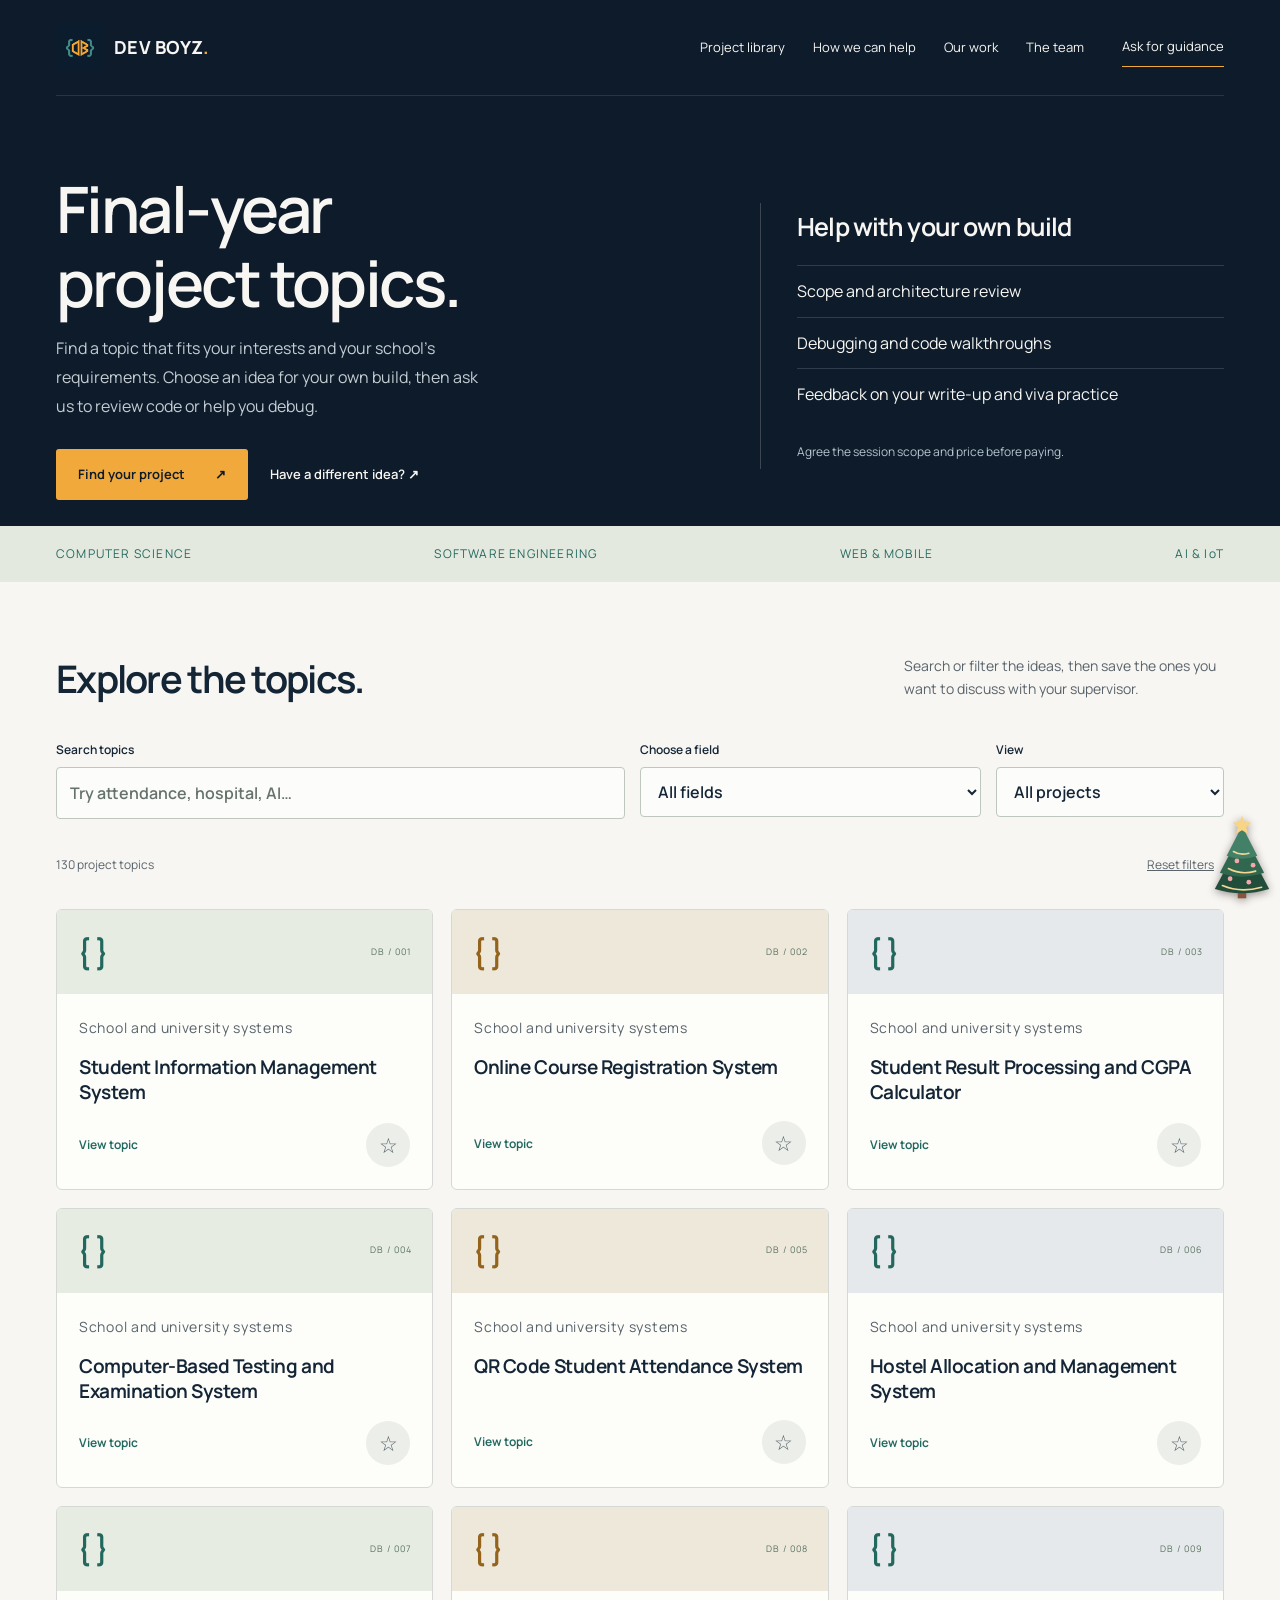
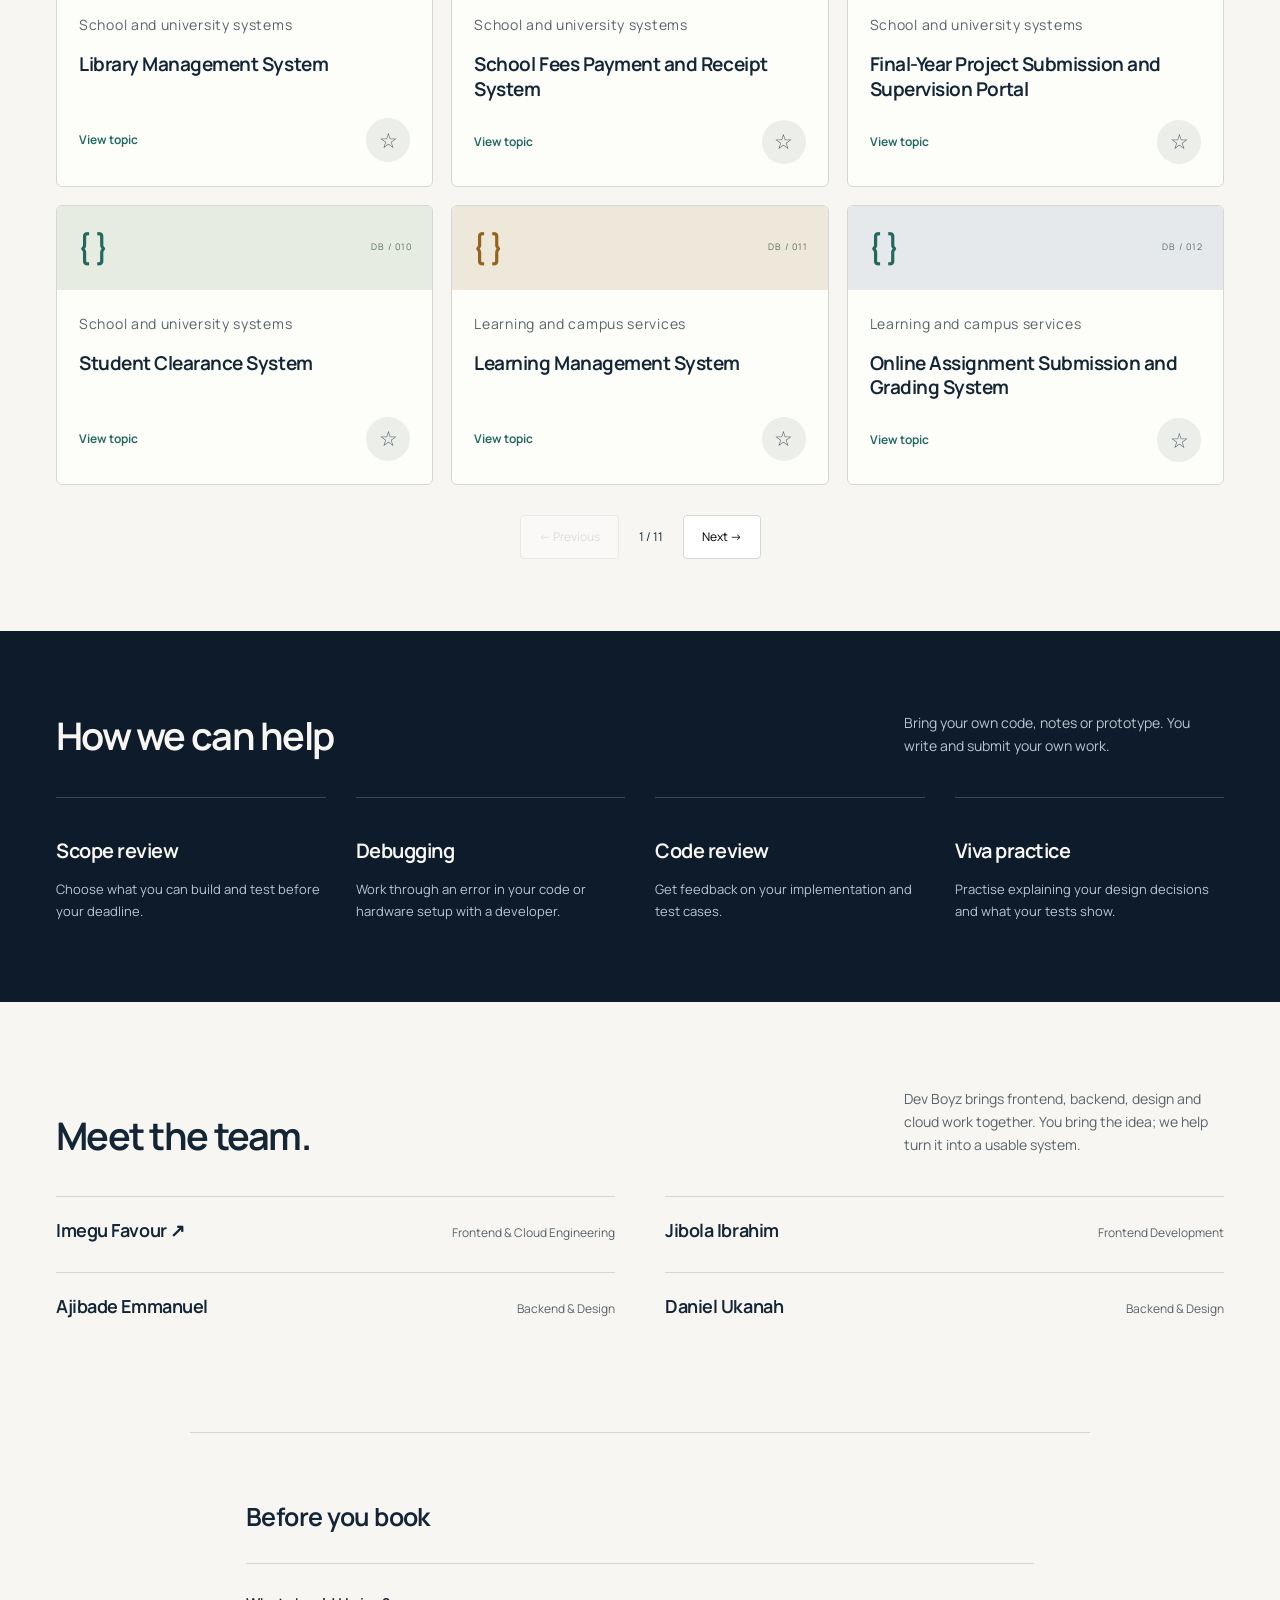
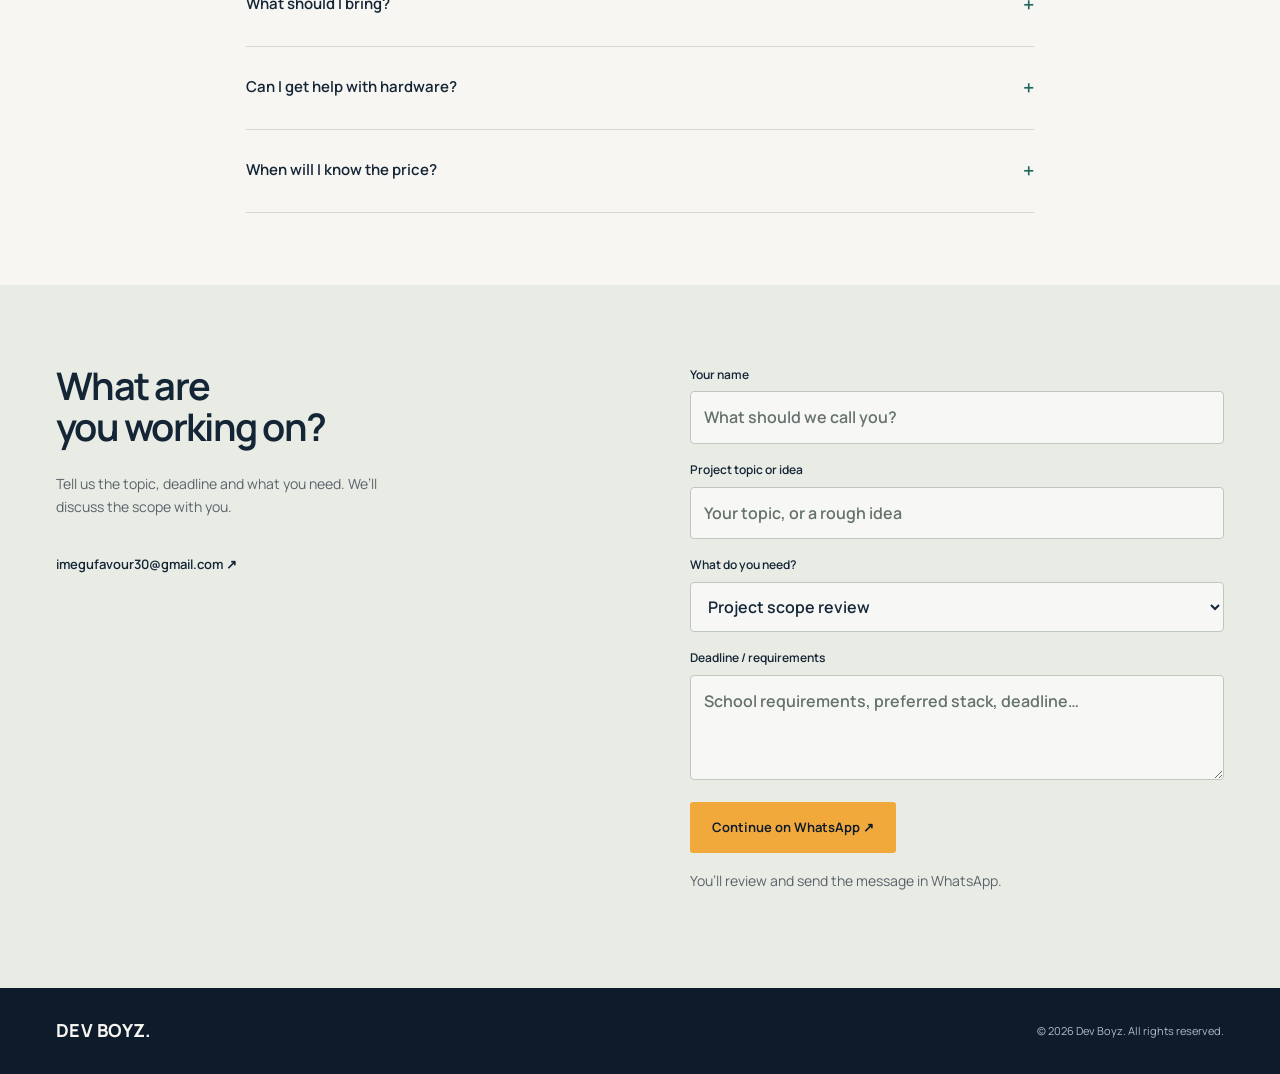
==== commit 80f7e90c: "Clarify agency pricing and turn student packages into guidance" ====
--- a/projects.html
+++ b/projects.html
@@ -1,17 +1,17 @@
-<!doctype html><html lang="en"><head><meta charset="utf-8"><meta name="viewport" content="width=device-width,initial-scale=1"><meta name="theme-color" content="#0d1b2a"><meta name="description" content="Explore final-year project topics across computing and engineering fields with Dev Boyz. Frontend, backend, database, documentation, slides and IoT guidance."><title>Project Library — Dev Boyz</title><link rel="icon" href="logo.png"><link rel="preload" href="assets/manrope.woff" as="font" type="font/woff" crossorigin>
+<!doctype html><html lang="en"><head><meta charset="utf-8"><meta name="viewport" content="width=device-width,initial-scale=1"><meta name="theme-color" content="#0d1b2a"><meta name="description" content="Explore final-year project topics across computing and engineering fields with Dev Boyz. Browse ideas and get guidance with your own implementation, testing and viva preparation."><title>Final-Year Project Ideas and Code Review | Dev Boyz</title><link rel="icon" href="logo.png"><link rel="preload" href="assets/manrope.woff" as="font" type="font/woff" crossorigin>
 <link rel="stylesheet" href="style.css"></head><body class="catalogue-page">
 <a class="skip" href="#main">Skip to content</a>
-<header class="wrap"><nav aria-label="Main navigation"><a class="brand" href="index.html"><img src="logo.png" alt="" width="48" height="48"><span>DEV BOYZ<span class="brand-dot">.</span></span></a><button class="menu-toggle" aria-expanded="false" aria-controls="navlinks">Menu <span>＋</span></button><div id="navlinks"><a href="#catalogue">Project library</a><a href="#included">What’s included</a><a href="index.html#work">Our work</a><a href="index.html#studio">Our team</a><a class="nav-contact" href="#contact">Let’s talk ↗</a></div></nav></header>
-<main id="main"><section class="hero wrap" id="home"><div class="hero-copy"><h1>Final-year project topics.</h1><p class="intro">Find a topic that fits your interests and your school’s requirements. Talk to us about the build and support you need.</p><div class="actions"><a class="button primary" href="#catalogue">Find your project <span>↗</span></a><a class="text-link" href="#contact">Have a different idea? ↗</a></div></div><aside class="package-overview" aria-label="Project package scope"><h2>From application to presentation.</h2><ul><li><span>Application</span><b>Frontend, backend & database</b></li><li><span>Documentation</span><b>Report, diagrams & setup guide</b></li><li><span>Presentation</span><b>Editable slides & walkthrough</b></li></ul><p>Ask for a demo, price and delivery timeline before paying.</p></aside></section>
+<header class="wrap"><nav aria-label="Main navigation"><a class="brand" href="index.html"><img src="logo.png" alt="" width="48" height="48"><span>DEV BOYZ<span class="brand-dot">.</span></span></a><button class="menu-toggle" aria-expanded="false" aria-controls="navlinks">Menu <span>＋</span></button><div id="navlinks"><a href="#catalogue">Project library</a><a href="#included">How we can help</a><a href="index.html#work">Our work</a><a href="index.html#studio">The team</a><a class="nav-contact" href="#contact">Ask for guidance</a></div></nav></header>
+<main id="main"><section class="hero wrap" id="home"><div class="hero-copy"><h1>Final-year project topics.</h1><p class="intro">Find a topic that fits your interests and your school’s requirements. Choose an idea for your own build, then ask us to review code or help you debug.</p><div class="actions"><a class="button primary" href="#catalogue">Find your project <span>↗</span></a><a class="text-link" href="#contact">Have a different idea? ↗</a></div></div><aside class="package-overview"><h2>Help with your own build</h2><ul><li>Scope and architecture review</li><li>Debugging and code walkthroughs</li><li>Feedback on your write-up and viva practice</li></ul><p>Agree the session scope and price before paying.</p></aside></section>
 <div class="scope-strip"><div class="wrap"><span>COMPUTER SCIENCE</span><span>SOFTWARE ENGINEERING</span><span>WEB & MOBILE</span><span>AI & IoT</span></div></div>
-<section id="catalogue" class="section wrap"><div class="section-heading"><div><h2 id="catalogue-heading" tabindex="-1">Explore the topics.</h2></div><p>Find a direction that fits your interests, then talk to us about the scope and package.</p></div><div class="catalogue-tools"><label class="search-label"><span>Search topics</span><input id="search" type="search" placeholder="Try attendance, hospital, AI…" autocomplete="off"></label><label><span>Choose a field</span><select id="category"><option value="">All fields</option></select></label><label><span>View</span><select id="view"><option value="all">All projects</option><option value="saved">My shortlist</option></select></label></div><div class="catalogue-meta"><p id="result-count" role="status">Loading project topics…</p><button id="clear" class="subtle">Reset filters</button></div><div id="project-grid" class="project-grid" aria-busy="true"><div class="skeleton"></div><div class="skeleton"></div><div class="skeleton"></div></div><div id="pagination" class="pagination"></div><noscript><p>Enable JavaScript to browse the full catalogue, or <a href="https://wa.me/2347062723107">ask us for the topic list on WhatsApp</a>.</p></noscript></section>
-<section class="package-section" id="included"><div class="wrap"><div class="section-heading"><div><h2>What’s in the package.</h2></div><p>Your project should work on your screen and make sense when you explain it. We agree the deliverables before the build begins.</p></div><div class="deliverables"><article><span>01</span><h3>The application</h3><p>A working frontend and backend, source code, and the database schema with sample data.</p></article><article><span>02</span><h3>The write-up</h3><p>Editable documentation, system diagrams, setup instructions and test results that match the build.</p></article><article><span>03</span><h3>The presentation</h3><p>Editable slides and a walkthrough to help you explain the problem, approach and implementation.</p></article><article><span>04</span><h3>The support</h3><p>Installation help, code explanations and customisation, with the support scope agreed upfront.</p></article></div><p class="package-note">AI projects include dataset details and model evaluation. IoT projects include device integration; hardware is quoted separately.</p></div></section>
-<section class="section wrap"><div class="services-intro"><h2>Have a different topic?</h2></div><div class="service-rows"><a href="#contact"><span>01</span><div><h3>Custom student projects</h3><p>A different topic, a specific stack, or your supervisor’s requirements.</p></div><b>↗</b></a><a href="#contact"><span>02</span><div><h3>Websites & business systems</h3><p>Company websites, school portals, booking systems and internal tools.</p></div><b>↗</b></a><a href="#contact"><span>03</span><div><h3>IoT advice & implementation</h3><p>Sensors, ESP32, Arduino, dashboards and the connections between them.</p></div><b>↗</b></a></div></section>
+<section id="catalogue" class="section wrap"><div class="section-heading"><div><h2 id="catalogue-heading" tabindex="-1">Explore the topics.</h2></div><p>Search or filter the ideas, then save the ones you want to discuss with your supervisor.</p></div><div class="catalogue-tools"><label class="search-label"><span>Search topics</span><input id="search" type="search" placeholder="Try attendance, hospital, AI…" autocomplete="off"></label><label><span>Choose a field</span><select id="category"><option value="">All fields</option></select></label><label><span>View</span><select id="view"><option value="all">All projects</option><option value="saved">My shortlist</option></select></label></div><div class="catalogue-meta"><p id="result-count" role="status">Loading project topics…</p><button id="clear" class="subtle">Reset filters</button></div><div id="project-grid" class="project-grid" aria-busy="true"><div class="skeleton"></div><div class="skeleton"></div><div class="skeleton"></div></div><div id="pagination" class="pagination"></div><noscript><p>Enable JavaScript to browse the full catalogue, or <a href="https://wa.me/2347062723107">ask us for the topic list on WhatsApp</a>.</p></noscript></section>
+<section class="package-section" id="included"><div class="wrap"><div class="section-heading"><h2>How we can help</h2><p>Bring your own code, notes or prototype. You write and submit your own work.</p></div><div class="deliverables"><article><h3>Scope review</h3><p>Choose what you can build and test before your deadline.</p></article><article><h3>Debugging</h3><p>Work through an error in your code or hardware setup with a developer.</p></article><article><h3>Code review</h3><p>Get feedback on your implementation and test cases.</p></article><article><h3>Viva practice</h3><p>Practise explaining your design decisions and what your tests show.</p></article></div></div></section>
+
 <section class="studio-section" id="studio"><div class="wrap"><div class="section-heading"><div><h2>Meet the team.</h2></div><p>Dev Boyz brings frontend, backend, design and cloud work together. You bring the idea; we help turn it into a usable system.</p></div><div class="team-grid"><article><h3><a href="https://portfolio-favour12.vercel.app/" target="_blank" rel="noopener">Imegu Favour ↗</a></h3><p>Frontend & Cloud Engineering</p></article><article><h3>Jibola Ibrahim</h3><p>Frontend Development</p></article><article><h3>Ajibade Emmanuel</h3><p>Backend & Design</p></article><article><h3>Daniel Ukanah</h3><p>Backend & Design</p></article></div></div></section>
-<section class="section wrap faq"><h2>Before we get started.</h2><details><summary>Can I buy and download a project immediately?</summary><p>The catalogue currently shows topics available on request. Contact us to confirm a working demo, deliverables, price and timeline before paying. Instant checkout and downloads will come when completed packages are ready.</p></details><details><summary>Can I change the topic or technology stack?</summary><p>Yes. Send the brief and school requirements so we can agree what needs to change and provide a quote.</p></details><details><summary>Will I be able to understand the code?</summary><p>Code explanations and a project walkthrough can be included in your agreed support package. The aim is to help you adapt the project and explain how it works.</p></details><details><summary>Does an IoT package include hardware?</summary><p>Hardware requirements and costs are confirmed separately. Tell us what components you already have.</p></details><details><summary>How should I use a project kit?</summary><p>Use it as a learning foundation, adapt it to your own work, acknowledge reused materials and follow your school’s project rules.</p></details></section>
-<section id="contact" class="contact-section"><div class="wrap contact-layout"><div><h2>What are<br>you working on?</h2><p>Tell us the topic, deadline and what you need. We’ll discuss the scope with you.</p><a class="text-link" href="mailto:imegufavour30@gmail.com">imegufavour30@gmail.com ↗</a></div><form id="enquiry"><label>Your name<input name="name" autocomplete="name" required maxlength="100" placeholder="What should we call you?"></label><label>Project topic or idea<input name="topic" required maxlength="180" placeholder="Your topic, or a rough idea"></label><label>What do you need?<select name="service"><option>Complete project package</option><option>Custom project development</option><option>IoT consultation</option><option>Website or business system</option></select></label><label>Deadline / requirements<textarea name="requirements" rows="3" maxlength="1500" placeholder="School requirements, preferred stack, deadline…"></textarea></label><button class="button primary" type="submit">Continue on WhatsApp ↗</button><small>You’ll review and send the message in WhatsApp.</small><p id="form-status" role="status"></p></form></div></section></main>
-<footer class="wrap"><a class="brand" href="index.html">DEV BOYZ.</a><span>© 2026 Dev Boyz. All rights reserved.</span><span>Designed &amp; built by <a href="https://portfolio-favour12.vercel.app/" target="_blank" rel="noopener">Dev Boyz ↗</a></span></footer>
-<dialog id="project-dialog" aria-labelledby="dialog-title"><div class="dialog-inner"><button class="dialog-close" aria-label="Close project details">×</button><p id="dialog-category" class="eyebrow"></p><h2 id="dialog-title"></h2><p class="availability">Available on request</p><p>Tell us your school requirements and preferred technology stack. We’ll confirm the features, demo, timeline and price before you commit.</p><h3>Package scope</h3><ul><li>Frontend, backend and database</li><li>Source code and setup guide</li><li>Editable documentation and system diagrams</li><li>Presentation slides and project walkthrough</li></ul><p id="special-note"></p><a id="project-enquiry" class="button primary" href="#contact">Discuss this project ↗</a></div></dialog><script src="navigation.js" defer></script><script src="app.js" defer></script>
+<section class="section wrap faq"><h2>Before you book</h2><details><summary>What should I bring?</summary><p>Bring your topic, the part you’re working on, and any error or question you want to discuss.</p></details><details><summary>Can I get help with hardware?</summary><p>Yes. Tell us which board and components you have so we can discuss the session and equipment costs.</p></details><details><summary>When will I know the price?</summary><p>We agree the scope and price of your session before you pay.</p></details></section>
+<section id="contact" class="contact-section"><div class="wrap contact-layout"><div><h2>What are<br>you working on?</h2><p>Tell us the topic, deadline and what you need. We’ll discuss the scope with you.</p><a class="text-link" href="mailto:imegufavour30@gmail.com">imegufavour30@gmail.com ↗</a></div><form id="enquiry"><label>Your name<input name="name" autocomplete="name" required maxlength="100" placeholder="What should we call you?"></label><label>Project topic or idea<input name="topic" required maxlength="180" placeholder="Your topic, or a rough idea"></label><label>What do you need?<select name="service"><option>Project scope review</option><option>Debugging and code review</option><option>Hardware guidance</option><option>Viva practice</option></select></label><label>Deadline / requirements<textarea name="requirements" rows="3" maxlength="1500" placeholder="School requirements, preferred stack, deadline…"></textarea></label><button class="button primary" type="submit">Continue on WhatsApp ↗</button><small>You’ll review and send the message in WhatsApp.</small><p id="form-status" role="status"></p></form></div></section></main>
+<footer class="wrap"><a class="brand" href="index.html">DEV BOYZ.</a><span>© 2026 Dev Boyz. All rights reserved.</span></footer>
+<dialog id="project-dialog" aria-labelledby="dialog-title"><div class="dialog-inner"><button class="dialog-close" aria-label="Close project details">×</button><p id="dialog-category" class="eyebrow"></p><h2 id="dialog-title"></h2><p>Use this topic as a starting point. Bring your own brief or code if you want feedback from a developer.</p><p id="special-note"></p><a id="project-enquiry" class="button primary" href="#contact">Ask for guidance</a></div></dialog><script src="navigation.js" defer></script><script src="app.js" defer></script>
       <svg
         aria-hidden="true"
         focusable="false"
